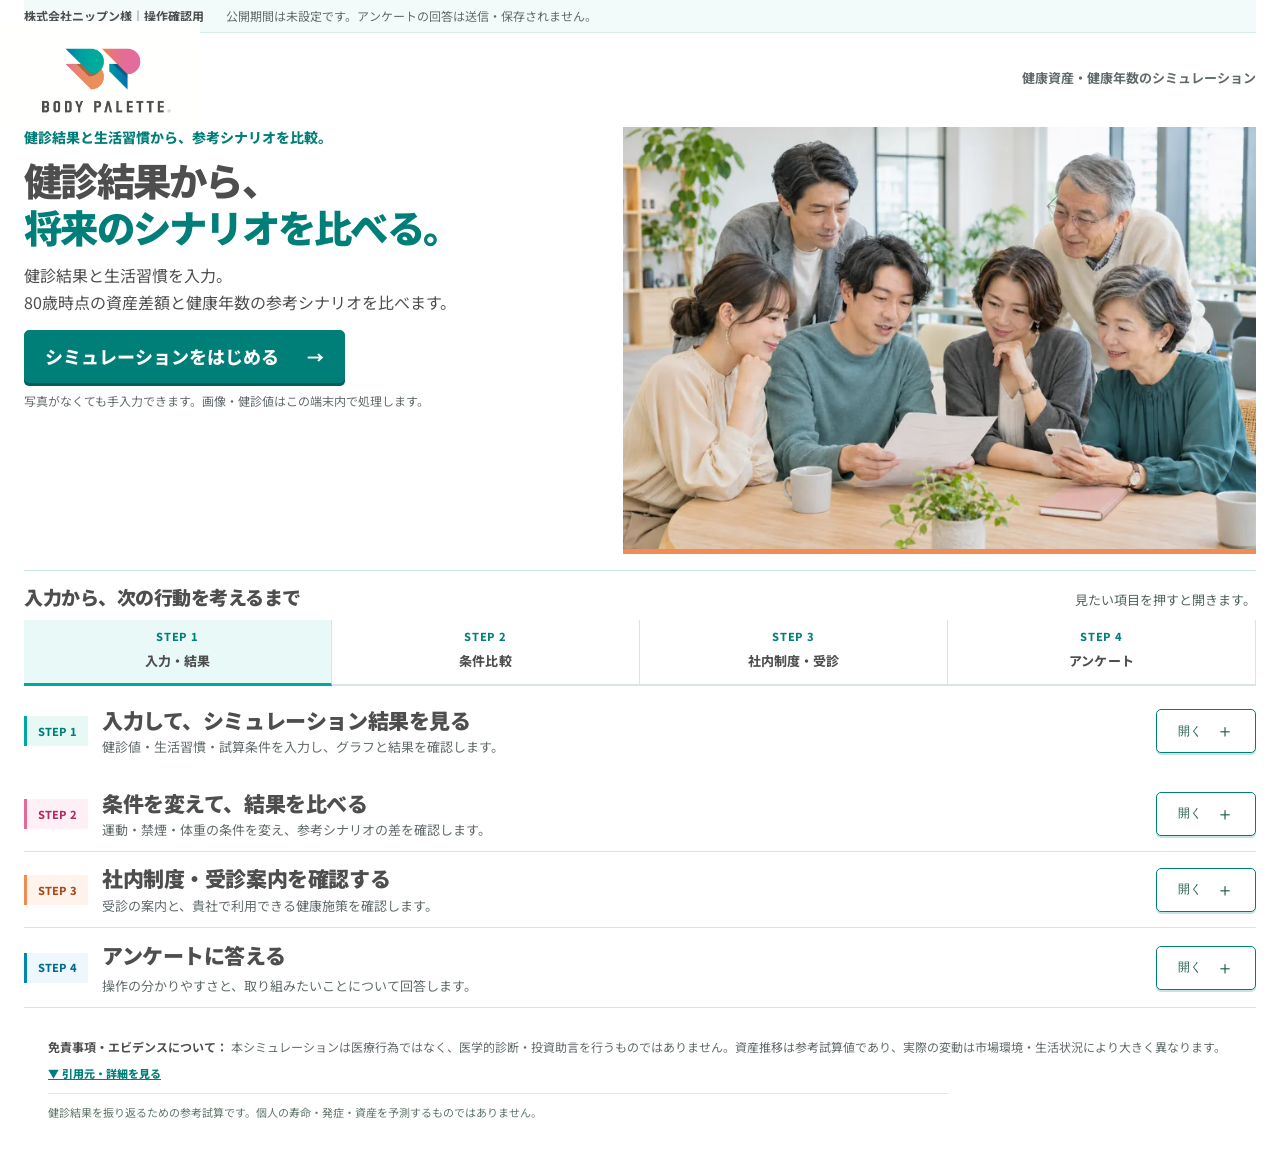
==== nippn/index.html @ 84766ff2 "Fix narrow tablet result columns and compact asset summary" ====
<!doctype html>
<html lang="ja">
<head>
<meta name="robots" content="noindex,nofollow">
<meta charset="UTF-8"/>
<meta name="viewport" content="width=device-width,initial-scale=1.0"/>
<title>ニップン様｜健康資産・健康年数シミュレーション | BODY PALETTE</title>
<link rel="icon" type="image/png" href="assets/images/embedded-brand-0.png"/>
<link rel="apple-touch-icon" href="assets/images/embedded-brand-0.png"/>
<link rel="preconnect" href="https://fonts.googleapis.com"/>
<link rel="preconnect" href="https://fonts.gstatic.com" crossorigin/>
<link href="https://fonts.googleapis.com/css2?family=EB+Garamond:wght@400;500;600&family=Noto+Sans+JP:wght@300;400;500;700;900&family=Shippori+Mincho:wght@400;500;600;700&display=swap" rel="stylesheet" media="print" onload="this.media='all'"/>
<noscript><link href="https://fonts.googleapis.com/css2?family=EB+Garamond:wght@400;500;600&family=Noto+Sans+JP:wght@300;400;500;700;900&family=Shippori+Mincho:wght@400;500;600;700&display=swap" rel="stylesheet"/></noscript>
<link rel="stylesheet" href="assets/min/simulator-base.css?v=a578f9ddb7">
<link rel="stylesheet" href="assets/min/health-ocr.css?v=1e25c49013">
<link rel="stylesheet" href="assets/min/nippn-seminar.css?v=0b4386e0c2">
<link rel="stylesheet" href="assets/min/simulation-experience.css?v=5cb45d55f8">
<link rel="stylesheet" href="assets/min/report-tone.css?v=1577a4a69f">
<link rel="stylesheet" href="assets/min/research-evidence.css?v=f40067d24b">
<link rel="stylesheet" href="assets/min/seminar-survey.css?v=b11d7b752a">
<link rel="stylesheet" href="assets/min/step-accordion.css?v=1f8def8818">
<link rel="stylesheet" href="assets/min/body-palette-ui.css?v=0f49c92625">
<link rel="stylesheet" href="assets/message-first.css?v=f8200f5149">
<link rel="stylesheet" href="assets/intent-experience.css?v=adf2fb43cf">
<link rel="stylesheet" href="assets/bp-brand.css?v=d3f991f01e">
<link rel="stylesheet" href="assets/mobile-experience.css?v=ca1b665b59">
</head>
<body><aside class="nippn-review-note" aria-label="操作確認用のご案内"><strong>株式会社ニップン様｜操作確認用</strong><p>公開期間は未設定です。アンケートの回答は送信・保存されません。</p></aside>


<div class="expiry-overlay" id="expiryOverlay">
  <div class="expiry-card">
    <img src="./assets/images/bp-logo-official.png" alt="BODY PALETTE" class="expiry-logo">
    <div class="expiry-icon">🗓</div>
    <h2>公開期間は終了しました</h2>
    <p>本シミュレーションの公開期間は終了いたしました。<br>ご利用いただきありがとうございました。</p>
    <p class="expiry-sub">健診結果で気になる数値があった方は、<br><strong>二次健診の受診</strong>と、専門家の知見のもとでの<strong>継続的な健康習慣</strong>をお勧めします。</p>
  </div>
</div>

<div class="page">


<div class="consent-overlay" id="consentOverlay" role="dialog" aria-modal="true" aria-labelledby="consentTitle">
  <div class="consent-modal">
    <div class="consent-head">
      <h3 id="consentTitle">シミュレーション実行の前に</h3>
      <p>データの取り扱いについてご確認ください</p>
    </div>
    <div class="consent-body">
      <p id="consentLead">本シミュレーションは、入力いただいた健診データ・資産情報をもとに、健康リスクと将来資産への影響を試算するツールです。</p>
      <ul class="consent-points">
        <li id="consentLocal">入力した健診値・資産情報は<strong>この端末内だけ</strong>で計算に使われます（生の数値は送信しません）</li>
        <li>氏名・連絡先を入力せずに利用できます。入力した健診値・資産額は勤務先へ送信しません</li>
        <li>この画面単体では、アンケートや集計情報を外部へ送信しません</li>
        <li>結果は参考試算値であり、医療診断・投資助言ではありません</li>
      </ul>
      <p style="margin:10px 0 0;font-size:11px;color:var(--muted);text-align:center;">提供：FRACTAL WORKOUT株式会社</p>
      <label class="consent-check-row" for="consentCheck">
        <input type="checkbox" id="consentCheck">
        <span class="check-icon"></span>
        <span class="check-label">上記の内容を理解し、データがブラウザ内のみで処理されることに同意してシミュレーションを実行します</span>
      </label>
      <button class="consent-btn" id="consentOkBtn" disabled>シミュレーションを実行する</button>
      <button class="consent-cancel" id="consentCancelBtn">キャンセル</button>
    </div>
  </div>
</div>


<div class="form-overlay" id="formOverlay" role="dialog" aria-modal="true" aria-labelledby="formTitle">
  <div class="form-modal">
    <div class="form-modal-head">
      <h3 id="formTitle">FRACTAL WORKOUTに相談する</h3>
      <p>無料カウンセリング ｜ オンライン・対面どちらでも対応</p>
      <button class="form-modal-close" id="formCloseBtn" aria-label="閉じる">×</button>
    </div>
    <div class="form-modal-body">


      <div class="form-success" id="formSuccess">
        <div class="fs-icon">✅</div>
        <h4>送信が完了しました</h4>
        <p>ご相談内容を受け付けました。<br>担当スタッフより2営業日以内にご連絡いたします。</p>
      </div>


      <form id="consultForm" novalidate>

        <div class="form-disclaimer">
          <strong>ご注意</strong>
          本カウンセリングは、運動・コンディショニングに関するご相談をお伺いするものです。医療行為、診断、治療、処方を行うものではありません。既往歴や医師からの運動制限がある場合は、事前にその内容をご共有ください。
        </div>


        <div class="form-sec">
          <div class="form-sec-title">必須項目</div>
          <div class="fg2">
            <div class="field">
              <label for="f-name">氏名<span class="req">必須</span></label>
              <input type="text" id="f-name" name="name" placeholder="山田 太郎" required autocomplete="name">
            </div>
            <div class="field">
              <label for="f-email">メールアドレス<span class="req">必須</span></label>
              <input type="email" id="f-email" name="email" placeholder="example@email.com" required autocomplete="email">
            </div>
            <div class="field">
              <label for="f-tel">電話番号<span class="req">必須</span></label>
              <input type="tel" id="f-tel" name="tel" placeholder="090-0000-0000" required autocomplete="tel">
            </div>
            <div class="field">
              <label for="f-contact">希望する連絡方法<span class="req">必須</span></label>
              <select id="f-contact" name="contact_method" required>
                <option value="">選択してください</option>
                <option value="email">メール</option>
                <option value="tel">電話</option>
                <option value="either">どちらでも可</option>
              </select>
            </div>
          </div>
          <div class="field" style="margin-top:10px;">
            <label for="f-purpose">相談希望内容<span class="req">必須</span></label>
            <select id="f-purpose" name="purpose" required>
              <option value="">選択してください</option>
              <option value="shoulder_back">肩こり、腰痛、姿勢改善について相談したい</option>
              <option value="exercise_lack">運動不足を改善したい</option>
              <option value="lifestyle_disease">生活習慣病予防、体力低下について相談したい</option>
              <option value="doctor_recommend">医師から運動を勧められている</option>
              <option value="pilates_pt">ピラティス、パーソナルトレーニングを体験したい</option>
              <option value="corporate">法人、健康経営、保健事業について相談したい</option>
              <option value="other">その他</option>
            </select>
          </div>
          <div class="field" style="margin-top:10px;">
            <label for="f-datetime">希望日時<span class="req">必須</span></label>
            <input type="text" id="f-datetime" name="preferred_datetime" placeholder="例：平日午前、または第1・3土曜日午後など">
          </div>
        </div>


        <div class="form-sec">
          <div class="form-sec-title">任意項目（より適切なご提案のために）</div>
          <div class="field" style="margin-bottom:10px;">
            <label for="f-symptom">現在の身体の悩み<span class="opt-tag">任意</span></label>
            <textarea id="f-symptom" name="symptom" placeholder="例：慢性的な腰痛、デスクワークでの肩こり など"></textarea>
          </div>
          <div class="fg2">
            <div class="field">
              <label for="f-exp">運動経験<span class="opt-tag">任意</span></label>
              <select id="f-exp" name="exercise_exp">
                <option value="">選択してください</option>
                <option value="none">ほとんどない</option>
                <option value="light">軽い運動程度（ウォーキング等）</option>
                <option value="gym">ジム・スポーツクラブ経験あり</option>
                <option value="pt">パーソナルトレーニング経験あり</option>
                <option value="athlete">競技スポーツ経験あり</option>
              </select>
            </div>
            <div class="field">
              <label for="f-freq">通える頻度<span class="opt-tag">任意</span></label>
              <select id="f-freq" name="frequency">
                <option value="">選択してください</option>
                <option value="weekly_1">週1回程度</option>
                <option value="weekly_2">週2回程度</option>
                <option value="weekly_3">30分×週3回</option>
                <option value="monthly">月数回</option>
                <option value="undecided">未定</option>
              </select>
            </div>
          </div>
          <div class="field" style="margin-top:10px;">
            <label for="f-goal">目的<span class="opt-tag">任意</span></label>
            <select id="f-goal" name="goal">
              <option value="">選択してください</option>
              <option value="health">健康維持・増進</option>
              <option value="diet">ダイエット・体型改善</option>
              <option value="rehab">痛み・不調の改善・リハビリ</option>
              <option value="performance">パフォーマンス向上</option>
              <option value="checkup">健診値の改善</option>
              <option value="habit">運動習慣の形成</option>
            </select>
          </div>
          <div class="field" style="margin-top:10px;">
            <label for="f-medical">既往歴または医師からの運動制限の有無<span class="opt-tag">任意</span></label>
            <select id="f-medical" name="medical_history">
              <option value="">選択してください</option>
              <option value="none">特になし</option>
              <option value="has_restriction">医師から運動制限を受けている</option>
              <option value="has_history">既往歴あり（詳細は備考欄へ）</option>
            </select>
          </div>
          <div class="field" style="margin-top:10px;">
            <label for="f-note">入会前に確認したいこと<span class="opt-tag">任意</span></label>
            <textarea id="f-note" name="note" placeholder="料金・スケジュール・施設設備などご自由にどうぞ"></textarea>
          </div>
        </div>

        <button type="submit" class="form-submit" id="formSubmitBtn">送信する — 無料カウンセリングを申し込む</button>
        <p class="privacy-note" style="margin-top:8px;">いただいた個人情報はご相談対応の目的にのみ利用し、FRACTAL WORKOUT株式会社が管理します。ご本人の同意なく第三者へ提供しません。</p>
      </form>

    </div>
  </div>
</div>

<header class="brand-header">
  <a class="brand-logo" href="#layout" aria-label="BODY PALETTE 健康シミュレーションへ"><img class="brand-logo__full" src="./assets/images/bp-logo-official.png" alt="BODY PALETTE" width="230" height="172"></a>
  <div class="ui-brand-context"><span class="ui-status-dot"></span><span>健康寿命・健康資産シミュレーション</span></div>
</header>
<section class="hero" aria-label="このシミュレーションについて">
  <div class="hero-copy">
    <div class="hero-tag">健診結果と生活習慣の確認</div>
    <h1>健康寿命・健康資産<span>シミュレーション</span></h1>
    <p>健診結果と生活習慣をもとに試算します。<br>運動などの条件を変えて、結果を比べられます。</p>
    <a class="ui-start" href="#step1">シミュレーションをはじめる <span aria-hidden="true">→</span></a>
    <p class="hero-input-note">健診票の写真・手入力に対応。健診値・資産額は端末内で処理します。</p>
  </div>
  <figure class="hero-photo"><img src="assets/images/health-check-hero-v5.webp" srcset="assets/images/health-check-hero-v5-768.webp 768w, assets/images/health-check-hero-v5.webp 1536w" sizes="(max-width: 760px) calc(100vw - 32px), (max-width: 1124px) 55vw, 590px" alt="若手からシニアまで男女6人が、健診票とスマートフォンで健康について確認するイメージ" width="1536" height="1024" fetchpriority="high" decoding="async"></figure>
</section>
<div class="steps-intro"><h2>5つのSTEPで進めます</h2><p>見たいSTEPを押すと開きます。はじめての方はSTEP 1から。</p></div>



<nav class="step-nav" id="stepNav">
  <a class="step-nav-item on" href="#step1" data-step="1"><span class="sn-num">STEP 1</span><span class="sn-label">テーマ選択</span></a>
  <a class="step-nav-item" href="#step2" data-step="2"><span class="sn-num">STEP 2</span><span class="sn-label">入力・結果</span></a>
  <a class="step-nav-item" href="#step3" data-step="3"><span class="sn-num">STEP 3</span><span class="sn-label">条件比較</span></a>
  <a class="step-nav-item" href="#nextPlan" data-step="4"><span class="sn-num">STEP 4</span><span class="sn-label">社内施策</span></a>
  <a class="step-nav-item" href="#seminarSurvey" data-step="5"><span class="sn-num">STEP 5</span><span class="sn-label">アンケート</span></a>
</nav>

<div class="layout" id="layout">


<div class="panel" id="p0">
  <div class="ph" id="step1"><span class="ph-step">STEP 1</span><span id="step1Title">テーマを選ぶ</span></div>
  <div class="pb">

    <div class="mode-select" id="modeSelect">
      <div class="mode-select-q">試算するテーマを選んでください</div>
      <div class="mode-cards">
        <button type="button" class="mode-card" data-mode="asset" id="modeAsset" aria-pressed="false">
          <span class="mode-ico">💰</span>
          <span class="mode-t">健康資産を比べる</span>
          <span class="mode-d">現在の生活習慣と比較基準で、80歳時点の資産差額を確認します。</span>
        </button>
        <button type="button" class="mode-card" data-mode="lifespan" id="modeLife">
          <span class="mode-ico">🌱</span>
          <span class="mode-t">健康寿命を比べる</span>
          <span class="mode-d">生活習慣の条件を変えた場合の、健康年数の差を確認します。</span>
        </button>
      </div>
    </div>

    <div id="modeFlow" hidden>
    <div class="mode-context" id="modeContext" role="status"></div>



    <section class="ocr-box" aria-labelledby="ocrTitle">
      <h3 id="ocrTitle">健診結果を写真から入力</h3>
      <p>今回の健診結果を読み取り、写真と照合して反映します。</p>
      <div class="ocr-capture-actions">
        <label class="ocr-camera-control" id="ocrCameraButton" for="ocrCamera">写真を撮って読み取る<input id="ocrCamera" type="file" accept="image/jpeg,image/png,image/webp" capture="environment" aria-label="写真を撮って読み取る" aria-describedby="ocrCameraHelp ocrPrivacy ocrStatus"></label>
        <label class="ocr-file-control" for="ocrFile">ファイルを選択<input id="ocrFile" type="file" accept="image/jpeg,image/png,image/webp" aria-label="健診結果のファイルを選択" aria-describedby="ocrCameraHelp ocrPrivacy ocrStatus"></label>
      </div>
      <p id="ocrFileName" class="ocr-file-name" role="status">未選択</p>
      <p id="ocrCameraHelp">JPEG・PNG・WebP／15MBまで。PDFはスクリーンショットをご利用ください。</p>
      <p id="ocrPrivacy">画像は送信・保存せず、ブラウザ内で読み取ります。</p>
      <details class="ocr-privacy-details"><summary>画像の扱い・撮影について</summary><p>撮影できない場合は「ファイルを選択」をご利用ください。撮影写真の端末への保存はOS・カメラの仕様によります。読取エンジンの取得には通信が必要な場合があります。</p></details>
      <p id="ocrStatus" role="status" aria-live="polite">写真を選んでください。</p>
      <progress id="ocrProgress" max="1" aria-label="画像の読み取り進捗" hidden></progress>
      <button type="button" id="ocrCancel" hidden>読み取りを中止</button>
      <img id="ocrPreview" class="ocr-preview" alt="選択した健診結果。今回の結果と単位を確認してください" hidden>
      <div id="ocrReview" hidden>
        <p>基準値や前回値を誤読する場合があります。写真と照合して修正してください。入力済みの項目は、反映した項目だけ置き換わります。</p>
        <div id="ocrRows"></div>
        <details><summary>読み取った文字を確認する</summary><pre id="ocrText" style="white-space:pre-wrap;overflow-wrap:anywhere;font-size:12px"></pre></details>
        <label class="ocr-confirm" for="ocrConfirm"><input id="ocrConfirm" type="checkbox">写真の今回の結果・単位と、反映する数値が一致していることを確認しました</label>
        <div class="ocr-actions"><button type="button" class="ocr-primary" id="ocrApply">確認した数値を入力欄へ反映</button><button type="button" id="ocrDiscard">読み取り結果を破棄</button></div>
      </div>
    </section>
    <button type="button" class="adv-toggle" id="advToggle">
      <span class="adv-toggle-icon">＋</span>
      健診結果（13項目）を入力する
      <span class="adv-toggle-sub">写真がなくても手入力できます。未入力の項目は判定できません</span>
    </button>

    <div class="precision-meter" id="precisionMeter">
      <div class="pm-head">
        <span class="pm-label">健診結果の入力状況</span>
        <span class="pm-level" id="pmLevel" data-lv="簡易">簡易</span>
      </div>
      <div class="pm-bar"><div class="pm-fill" id="pmFill"></div></div>
      <div class="pm-note" id="pmNote">健診結果を入れるほど、<strong>判定に使える項目</strong>が増えます（簡易→標準→詳細）。分かる項目だけ入力してください。</div>
    </div>

    <div id="advancedInputs" style="display:none">
    <div class="sec-title">健診結果（13項目・任意）</div>
    <div class="subnote">分かる項目だけ、今回の健診結果と単位を確認して入力してください。</div>

    <div class="hd-group-label"><svg viewBox="0 0 24 24"><circle cx="12" cy="7" r="3.2"/><path d="M5.5 21v-1.5a6.5 6.5 0 0 1 13 0V21"/></svg>体格</div>
    <div class="fg2">
      <div class="field"><label for="height">身長 (cm)</label><input id="height" type="number" step="any" inputmode="decimal" placeholder="例：170" min="100" max="250"><span class="ferr" id="e-height">100〜250cmで入力</span></div>
      <div class="field"><label for="weight">体重 (kg)</label><input id="weight" type="number" step="any" inputmode="decimal" placeholder="例：68" min="20" max="300"><span class="ferr" id="e-weight">20〜300kgで入力</span></div>
      <div class="field"><label for="waist">腹囲・おへそ周り (cm)</label><input id="waist" type="number" step="any" inputmode="decimal" placeholder="例：85" min="40" max="200"><span class="ferr" id="e-waist">40〜200cmで入力</span></div>
    </div>

    <div class="hd-group-label"><svg viewBox="0 0 24 24"><path d="M12 20s-6.5-4.2-6.5-9.2A3.7 3.7 0 0 1 12 8a3.7 3.7 0 0 1 6.5 2.6C18.5 15.8 12 20 12 20z"/></svg>血圧</div>
    <div class="fg2">
      <div class="field"><label for="sbp">収縮期・上の血圧 (mmHg)</label><input id="sbp" type="number" step="any" inputmode="decimal" placeholder="例：128" min="60" max="260"><span class="ferr" id="e-sbp">60〜260で入力</span></div>
      <div class="field"><label for="dbp">拡張期・下の血圧 (mmHg)</label><input id="dbp" type="number" step="any" inputmode="decimal" placeholder="例：80" min="30" max="160"><span class="ferr" id="e-dbp">30〜160で入力</span></div>
    </div>

    <div class="hd-group-label"><svg viewBox="0 0 24 24"><path d="M12 3.5s5.5 6 5.5 10.5a5.5 5.5 0 0 1-11 0C6.5 9.5 12 3.5 12 3.5z"/></svg>脂質</div>
    <div class="fg3">
      <div class="field"><label for="ldl">LDL・悪玉 (mg/dL)</label><input id="ldl" type="number" step="any" inputmode="decimal" placeholder="例：120" min="30" max="400"><span class="ferr" id="e-ldl">30〜400で入力</span></div>
      <div class="field"><label for="hdl">HDL・善玉 (mg/dL)</label><input id="hdl" type="number" step="any" inputmode="decimal" placeholder="例：55" min="15" max="150"><span class="ferr" id="e-hdl">15〜150で入力</span></div>
      <div class="field"><label for="tg">中性脂肪・TG (mg/dL)</label><input id="tg" type="number" step="any" inputmode="decimal" placeholder="例：120" min="20" max="1500"><span class="ferr" id="e-tg">20〜1500で入力</span></div>
    </div>

    <div class="hd-group-label"><svg viewBox="0 0 24 24"><path d="M9 3.5h6M10 3.5v5.5l-4 7A2 2 0 0 0 7.8 19h8.4a2 2 0 0 0 1.8-3l-4-7V3.5"/><path d="M7.5 14.5h9"/></svg>血糖</div>
    <div class="fg2">
      <div class="field"><label for="glucose">空腹時血糖 (mg/dL)</label><input id="glucose" type="number" step="any" inputmode="decimal" placeholder="例：105" min="40" max="600"><span class="ferr" id="e-glucose">40〜600で入力</span></div>
      <div class="field"><label for="hba1c">HbA1c・過去1〜2ヶ月の血糖 (%)</label><input id="hba1c" type="number" inputmode="decimal" step="any" placeholder="例：5.8" min="3" max="15"><span class="ferr" id="e-hba1c">3〜15で入力</span></div>
    </div>

    <div class="hd-group-label"><svg viewBox="0 0 24 24"><path d="M4 8c4-2.5 12-2.5 16 0 0 5.5-3.5 9.5-8.5 11.5C7 17.5 4 13.5 4 8z"/><path d="M9 11c1.5 1.5 4 1.5 5.5 0"/></svg>肝機能</div>
    <div class="fg3">
      <div class="field"><label for="ast">AST・肝機能 (U/L)</label><input id="ast" type="number" step="any" inputmode="decimal" placeholder="例：22" min="5" max="1000"><span class="ferr" id="e-ast">5〜1000で入力</span></div>
      <div class="field"><label for="alt">ALT・肝機能 (U/L)</label><input id="alt" type="number" step="any" inputmode="decimal" placeholder="例：24" min="5" max="1000"><span class="ferr" id="e-alt">5〜1000で入力</span></div>
      <div class="field"><label for="ggt">γ-GTP・肝機能/飲酒 (U/L)</label><input id="ggt" type="number" step="any" inputmode="decimal" placeholder="例：35" min="5" max="2000"><span class="ferr" id="e-ggt">5〜2000で入力</span></div>
    </div>


    <div class="mets-banner" id="metsBanner" style="display:none">
      <div class="mets-icon">⚠</div>
      <div class="mets-body">
        <div class="mets-title" id="metsBannerTitle">メタボリックシンドローム疑い</div>
        <div class="mets-desc" id="metsBannerDesc">入力値に基づく判定です。確定診断は医療機関で受けてください。</div>
      </div>
    </div>

    </div>

    <div class="step2-head" id="step2"><span class="ph-step">STEP 2</span>生活習慣・試算条件</div>
    <div class="sec-title">現在の生活習慣を入力</div>
    <div class="fg2">
      <div class="field">
        <label for="gender">性別</label>
        <select id="gender"><option value="male">男性</option><option value="female">女性</option></select>
      </div>
      <div class="field">
        <label for="age">年齢</label>
        <select id="age"></select>
      </div>
      <div class="field">
        <label for="habit">運動習慣</label>
        <select id="habit">
          <option value="none">ほぼない</option>
          <option value="30x1">①30分の運動を週1回</option>
          <option value="30x2">②30分の運動を週2回</option>
          <option value="30x3">③30分の運動を週3回</option>
          <option value="60x1">④60分の運動を週1回</option>
          <option value="60x2">⑤60分の運動を週2回</option>
          <option value="60x3">⑥60分の運動を週3回</option>
        </select>
      </div>
      <div class="field">
        <label for="smoking">喫煙習慣</label>
        <select id="smoking">
          <option value="never">非喫煙</option>
          <option value="past">過去喫煙（禁煙済み）</option>
          <option value="current">現在喫煙中</option>
        </select>
      </div>
    </div>

    <div class="field cig-count-field" id="cigCountField" style="display:none">
      <label for="cigCount">1日の本数（本）</label>
      <input id="cigCount" type="number" inputmode="numeric" min="1" max="60" placeholder="未入力の場合は1日20本として試算します">
      <span class="subnote" style="margin:6px 0 0;">本数に応じてモデル内の参考スコアが変わります。実際の発症確率を示すものではありません。</span>
    </div>

    <div class="sec-title mode-asset-only" id="assetInfoTitle">資産情報</div>
    <div class="asset-box mode-asset-only" id="assetInfoBox">
      <div class="fg2">
        <div class="field">
          <label for="income">現在の年収（万円）</label>
          <input id="income" type="number" min="0" step="any" inputmode="decimal" placeholder="例：500">
        </div>
        <div class="field">
          <label for="assets">現在の総資産（万円）</label>
          <input id="assets" type="number" min="0" step="any" inputmode="decimal" placeholder="例：300">
        </div>
      </div>
      <div class="asset-hint">
        ※年収が未入力の場合は年齢・性別の日本平均値（国税庁2024年）を自動適用します。<br>
        ※総資産は貯蓄＋投資の合計額を入力してください。
      </div>
    </div>

    <details class="mode-asset-only model-note" id="economicAssumptions"><summary>資産試算の仮定を確認・変更する</summary><div class="fg2">
      <div class="field"><label for="medicalShare">モデル医療費に対する本人負担の仮定（%）</label><input id="medicalShare" type="number" min="0" max="100" value="30"><span class="subnote">初期値30%。年齢・所得・高額療養費・健保の付加給付は自動反映しません。</span></div>
      <div class="field"><label for="incomeLossAssumption">健康による収入減の仮定（%）</label><input id="incomeLossAssumption" type="number" min="0" max="100" value="0"><span class="subnote">初期値0%。仕事の能率低下が、そのまま給与減になるとは限りません。</span></div>
    </div><p>医療費の進行・複数疾患の補正は独自の仮定です。個別の診療費を推定するモデルとして検証されていません。想定値の変更に対する差を確認する用途でご利用ください。</p></details>
    <div class="demo-bar">
      <button type="button" class="db-reset" id="resetFormBtn">↺ リセット（最初から）</button>
      <button type="button" id="demoFillBtn" style="display:none">▶ デモ用サンプルを入力</button>
    </div>
    <button class="cta-btn" id="runBtn">健康資産をシミュレーションする</button>
    <div class="input-reassurance" aria-label="シミュレーションについて"><span>氏名入力なし</span><span>入力はこの画面で試算</span></div>
    <p class="privacy-note">入力内容はこのページ内で試算に使用され、氏名・連絡先は入力しません。</p>
    </div>
  </div>
</div>


<div class="panel" id="p1">
  <div id="prerunMsg" aria-live="polite">
    <div class="pm-t">試算結果</div>
    <div class="pm-s">入力後に実行ボタンを押すと、ここに表示されます。</div>
  </div>
  <div class="ph result-section-heading" id="simulationResults">あなたの健康資産シミュレーション結果</div>
  <div class="pb">


    <div class="print-title">健康資産シミュレーション｜参考試算結果</div>


    <div class="graph-wrap mode-asset-only">
      <div class="graph-title">健康資産の推移（現在〜80歳）</div>
      <div class="graph-sub">青：追加負担なしの比較基準　赤：現在の条件を続ける想定</div>
      <canvas id="chart" role="img" aria-label="現在から80歳までの健康資産推移を比較する参考グラフ。金額と計算条件はグラフ下の比較対象で確認できます。"></canvas>
      <div class="g-legend">
        <div><span class="g-dot" style="background:#638fa7"></span>比較基準（追加負担なし）</div>
        <div><span class="g-dot" style="background:#d46f8e"></span>現在の条件</div>
        <div id="legendImproved" style="display:none"><span class="g-dot" style="background:#0a807c"></span>生活習慣を改善した場合</div>
        <div><span class="g-dot" style="background:#c6d6d3;width:14px;height:2px;border-radius:0;margin-top:4px;"></span>60歳（定年・再雇用）</div>
        <div><span class="g-dot" style="background:#0fa8a3;width:14px;height:3px;border-radius:0;margin-top:3px;"></span>65歳（年金移行）</div>
      </div>
    </div>

    <div class="pr-a">

    <div class="checkup-alert" id="checkupAlert" style="display:none">
      <div class="ca-icon">⚠</div>
      <div class="ca-body">
        <div class="ca-title" id="caTitle">注意：健診基準値を超える項目があります</div>
        <div class="ca-detail" id="caDetail"></div>
      </div>
    </div>


    <div class="age80-box mode-asset-only" id="age80box">
      <div class="a80-main">
        <div class="a80-main-label" id="a80mainLabel">追加負担なしの比較基準に対する、80歳時点の資産差額</div>
        <div class="a80-main-num" id="a80diffBig">--</div>
        <div class="a80-main-sub" id="a80mainSub">現在の条件と比較基準との差です。実際の資産残高ではありません。</div>
      </div>
      <div class="a80-calc">
        <div class="a80-c-cell"><span class="cl">健康維持なら</span><span class="cv good" id="a80good">--</span></div>
        <span class="a80-c-op" id="a80op">−</span>
        <div class="a80-c-cell"><span class="cl" id="a80badLabel">現在の条件の場合</span><span class="cv bad" id="a80bad">--</span></div>
        <span class="a80-c-op">＝</span>
        <div class="a80-c-cell res"><span class="cl">比較基準との差額</span><span class="cv diff" id="a80diffCalc">--</span></div>
      </div>
    </div>


    <div class="life-result mode-life-only" id="lifespanResult">
      <div class="life-main">
        <div class="life-main-label">現在の条件と比較基準の健康年数差</div>
      <div class="life-main-num" id="lifeLostBig">--</div>
      <div class="life-main-sub" id="lifeLostSub">独自の仮定による年数差です。個人の寿命の予測ではありません。</div>
    </div>
    <div class="life-vision">
      <div class="life-vision-copy">
        <div class="life-vision-kicker">健康年数の比較</div>
        <div class="life-vision-title" id="lifeVisionTitle">生活習慣の条件を変えて比較できます。</div>
        <div class="life-vision-sub" id="lifeVisionSub">表示する年数は独自モデルの参考値です。個人の寿命を予測するものではありません。</div>
        <div class="life-days"><strong id="lifeDays">--</strong><span>日分の「元気に自立して過ごす時間」の目安</span></div>
      </div>
    </div>
    <div class="life-compare">
        <div class="life-mini">
          <span class="life-mini-lbl">比較基準：約</span>
          <span class="life-mini-val good" id="lifeMaintainAge">--</span>
          <span class="life-mini-u">歳（参考値）</span>
        </div>
        <div class="life-mini">
          <span class="life-mini-lbl">現在の条件：約</span>
          <span class="life-mini-val bad" id="lifeNeglectAge">--</span>
          <span class="life-mini-u">歳まで</span>
        </div>
      </div>
      <div class="life-bar" id="lifeBar">
        <div class="lb-cap-row"><span>現在</span><span>モデル上の年齢比較</span></div>
        <div class="lb-row">
          <span class="lb-cap good">健康維持</span>
          <div class="lb-track"><div class="lb-fill good" id="lbGood"></div><span class="lb-age" id="lbGoodAge">--歳</span></div>
        </div>
        <div class="lb-row">
          <span class="lb-cap bad">現在の条件</span>
          <div class="lb-track"><div class="lb-fill bad" id="lbBad"></div><span class="lb-age" id="lbBadAge">--歳</span></div>
        </div>
        <div class="lb-gap" id="lbGap">比較基準と現在の条件による年数差です</div>
      </div>
      <div class="life-actions" id="lifeActions"></div>
      <div class="life-live-change" id="lifeLiveChange" hidden aria-live="polite">
        <div class="life-live-change-label">選んだ改善を、この試算に反映</div>
        <strong id="lifeLiveValue">+--年</strong>
        <span id="lifeLiveSub">生活習慣を変えた場合の健康寿命の差を表示します。</span>
      </div>
      <div class="life-src" id="lifeSrc"></div>
    </div>
    <div class="life-teaser mode-life-only" id="lifeTeaser"></div>


    <div class="sec-title" id="riskTitle" style="margin-top:22px;">6つの健康リスクを確認</div>
    <div class="subnote" id="precDetail">入力データをもとに判定しています</div>
    <div id="riskRows"></div>
    <div class="prec-row">
      <div style="font-size:11px;color:var(--muted);font-weight:700;">入力状況</div>
      <div id="precText" style="font-size:18px;font-weight:900;color:var(--navy);">--</div>
    </div>


    <div class="trend-box">
      <div class="trend-title">研究で報告された関連を知る <span class="ev-tag">研究の集団データ</span></div>
      <div id="trendRows"></div>
      <div class="trend-src" id="trendSrc"></div>
    </div>
    </div>

    <div class="pr-b">

    <div class="improve-box" id="improveBox">
      <div class="improve-title" id="improveTitle">生活習慣を変えた場合の試算</div>
      <div class="improve-sub" id="improveSub">変更する条件を選ぶと、比較結果を表示します。</div>
      <div class="improve-try" id="improveTry">
        <div>
          <div class="improve-try-kicker">変更する条件の例</div>
          <div class="improve-try-title" id="improveTryTitle">30分×週3回の運動を続ける場合を試算する</div>
          <div class="improve-try-desc" id="improveTryDesc">選んだ条件と、現在の条件を比べます。</div>
        </div>
        <button type="button" class="try-improve-btn" id="tryImproveBtn" data-improve-action="exercise">この条件で比べる →</button>
      </div>
      <div class="improve-toggles" id="improveToggles">
        <label class="improve-chk" for="impQuitSmoke" id="impQuitSmokeWrap">
          <input type="checkbox" id="impQuitSmoke">
          <span class="check-icon"></span>
          <span><span class="ic-label">禁煙する</span><span class="ic-note" id="impQuitSmokeNote"></span></span>
        </label>
        <label class="improve-chk" for="impExercise" id="impExerciseWrap">
          <input type="checkbox" id="impExercise">
          <span class="check-icon"></span>
          <span><span class="ic-label">運動習慣をつける（30分×週3回）</span><span class="ic-note" id="impExerciseNote"></span></span>
        </label>
        <div class="improve-slider-row" id="impWeightRow">
          <div class="isr-head">
            <div class="isr-label">体重を減らす</div>
            <div class="isr-val" id="impWeightVal">0kg</div>
          </div>
          <div class="isr-ctrl">
            <button type="button" class="isr-btn" id="impWeightMinus" aria-label="1kg減らす">−</button>
            <input type="range" id="impWeightLoss" min="0" max="15" step="1" value="0">
            <button type="button" class="isr-btn" id="impWeightPlus" aria-label="1kg増やす">＋</button>
          </div>
          <div class="isr-note" id="impWeightNote">ボタン（−／＋）またはバーで、減らす体重を選べます。身長・体重の入力が必要です。</div>
        </div>
      </div>
      <div class="improve-result" id="improveResult" style="display:none">
        <div class="ir-item">
          <div class="ir-label" id="impRiskLabel">総合疾患リスクスコア</div>
          <div class="ir-val small" id="impRiskScore">--</div>
        </div>
        <div class="ir-item">
          <div class="ir-label" id="impOutcomeLabel">改善した場合の80歳資産</div>
          <div class="ir-val" id="impGood">--</div>
        </div>
        <div class="ir-item">
          <div class="ir-label" id="impDiffLabel">現在の条件との差額</div>
          <div class="ir-val" id="impDiff">--</div>
        </div>
      </div>
    </div>

    </div>

    <div class="pr-c">

    <details class="loss-summary mode-asset-only"><summary class="loss-title">健康リスクによる推定損失内訳・計算条件を見る</summary><p class="model-note">独自モデルの仮定による参考値です。以下の項目は計算範囲が異なるため単純合計せず、資産差額と区別してご覧ください。</p>
      <div class="loss-grid">
        <div class="loss-card">
          <div class="lc-label">設定した仮定による<br>累積収入減（参考）</div>
          <div class="lc-val" id="lossPT">--</div>
        </div>
        <div class="loss-card">
          <div class="lc-label">本人負担割合を適用した<br>累積医療費（仮定）</div>
          <div class="lc-val" id="lossMed">--</div>
        </div>
        <div class="loss-card">
          <div class="lc-label">収入減に対する<br>運用機会差（参考）</div>
          <div class="lc-val" id="lossComp">--</div>
        </div>
      </div>
      <div class="loss-total">
        <div class="lt-label">80歳時点の資産差額（試算）</div>
        <div class="lt-val" id="lossTotal">--</div>
        <div class="lt-sub">※試算値。実際は個人の状況により異なります。</div>
      </div>
    </details>

    </div>


      <div class="roi-block" id="roiBlock">
        <span class="roi-step-tag">運動の条件による比較</span>
        <h2 class="roi-title">30分×週3回の運動を続けた場合</h2>
        <p class="roi-lead">現在の運動習慣を続ける場合と、80歳時点の資産を比べます。</p>

        <div class="roi-headline-num">
          <div class="rh-label">80歳まで続けた場合の資産差額</div>
          <div class="rh-val" id="roiProtect">--</div>
          <div class="rh-sub" id="roiProtectSub">現在の条件との差額（参考試算）</div>
        </div>

        <p class="roi-note">※現在の年齢から80歳まで、継続的な運動習慣を実践した場合の試算値です。金額は入力値からの試算であり、効果を保証するものではありません。まずは二次健診の受診を。</p>
      </div>

    <section class="panel aftercare-section" id="nextPlan" aria-labelledby="nextPlanTitle">
      <div class="ph"><span class="ph-step">STEP 4</span><h2 id="nextPlanTitle">社内の施策・受診案内を見る</h2></div>
      <div class="pb">
        <p class="aftercare-intro" id="nextPlanSub">社内の健康施策と、健診後の受診案内をご紹介します。</p>
    <div class="exam-cta" id="examCta">
      <span class="exam-cta-tag">健診後の受診案内</span>
      <h2>健診結果に気になる数値があれば、<span class="hl">受診案内を確認</span>してください。</h2>
      <p class="exam-cta-lead">この結果は参考試算です。受診が必要かどうかは、健診結果の判定と受診案内を確認してください。</p>

      <details class="exam-details" id="examDetails" open>
        <summary>二次健診の確認事項と受診の流れ</summary>
        <div class="exam-details-inner">
      <div class="exam-reasons">
        <div class="exam-reason">
          <img class="exam-reason-image" src="assets/images/checkup-review-ai-v1.webp" srcset="assets/images/checkup-review-ai-v1-640.webp 640w, assets/images/checkup-review-ai-v1.webp 1536w" sizes="(max-width: 700px) 90vw, 30vw" alt="医師と健診結果を確認する様子のイメージ" width="1536" height="1024" loading="lazy" decoding="async">
          <div class="er-t">気になる値を確認する</div>
          <div class="er-d">健診結果の判定と受診勧奨に沿って、必要な検査や対応を医療機関で確認します。</div>
        </div>
        <div class="exam-reason">
          <img class="exam-reason-image" src="assets/images/checkup-benefits-ai-v1.webp" srcset="assets/images/checkup-benefits-ai-v1-640.webp 640w, assets/images/checkup-benefits-ai-v1.webp 1536w" sizes="(max-width: 700px) 90vw, 30vw" alt="会社の費用補助の案内を担当者と確認する様子のイメージ" width="1536" height="1024" loading="lazy" decoding="async">
          <div class="er-t">費用補助の有無を確認する</div>
          <div class="er-d">補助の有無・対象・自己負担は会社や健康保険組合の制度によって異なります。案内を確認してください。</div>
        </div>
        <div class="exam-reason">
          <img class="exam-reason-image" src="assets/images/checkup-booking-ai-v1.webp" srcset="assets/images/checkup-booking-ai-v1-640.webp 640w, assets/images/checkup-booking-ai-v1.webp 1536w" sizes="(max-width: 700px) 90vw, 30vw" alt="案内を見ながらスマートフォンで受診予約する様子のイメージ" width="1536" height="1024" loading="lazy" decoding="async">
          <div class="er-t">予約方法を確認する</div>
          <div class="er-d">会社の健診案内から受診先・予約方法・必要書類を確認してください。</div>
        </div>
      </div>

      <div class="exam-flow">
        <div class="exam-flow-h">受診までの流れ</div>
        <div class="exam-steps">
          <div class="exam-step"><div class="es-n">1</div><div class="es-t">会社の健診案内<br>（メール・書面）を確認</div></div>
          <div class="exam-step"><div class="es-n">2</div><div class="es-t">案内の窓口で<br>受診日を予約</div></div>
          <div class="exam-step"><div class="es-n">3</div><div class="es-t">二次健診を受診<br>正確な数値を把握</div></div>
        </div>
      </div>
        </div>
      </details>
      <p class="exam-note">※受診方法・費用補助の詳細は、会社の健康管理担当または加入する健康保険組合の案内をご確認ください。この結果は印刷・画像保存して、受診時の参考資料としてお使いいただけます。</p>
    </div>
        <div class="next-plan-head aftercare-next"></div>
      </div>
    </section>


    <div class="share-card mode-asset-only" id="shareCard">
      <div class="sc-card-head">

        <img src="assets/images/embedded-brand-2.webp" alt="BODY PALETTE" class="sc-card-logo">
        <div class="sc-card-brand">BODY PALETTE<span>健康資産シミュレーション結果</span></div>
      </div>
      <div class="sc-card-risk">
        <span class="sc-card-risk-label">総合疾患リスクスコア</span>
        <span class="sc-card-risk-badge" id="scRiskBadge">--</span>
      </div>
      <div class="sc-headline">
        <span class="sc-hl-pre" id="scHlPre">現在の条件と比較基準の、80歳時点の差額</span>
        <span class="sc-hl-num bad" id="scHlNum">--</span>
      </div>
      <div class="sc-hl-sub" id="scHlSub">--</div>
      <div class="sc-card-foot">BODY PALETTE ｜ <span id="scDate"></span>試算 ｜ 医学的診断・投資助言ではありません。まずは二次健診の受診を。</div>
    </div>
    <div class="share-actions">
      <div class="save-btn-row">
        <button type="button" class="pdf-btn share-btn" id="shareImgBtn">
          <span class="ui-output-icon"><svg width="18" height="18" viewBox="0 0 24 24" fill="none" stroke="currentColor" stroke-width="1.7" stroke-linecap="round" stroke-linejoin="round" aria-hidden="true"><path d="M12 3v12m-5-5 5 5 5-5M4 16v5h16v-5"/></svg></span> 画像で保存する
        </button>
        <button type="button" class="pdf-btn" id="pdfBtn">
          <span class="ui-output-icon"><svg width="18" height="18" viewBox="0 0 24 24" fill="none" stroke="currentColor" stroke-width="1.7" stroke-linecap="round" stroke-linejoin="round" aria-hidden="true"><path d="M7 8V3h10v5M7 17H4V9h16v8h-3M7 14h10v7H7zM16 11h1"/></svg></span> PDFで保存・印刷
        </button>
      </div>
      <p class="pdf-note" id="shareImgNote">スマホはそのまま画像として保存・共有できます（PCはPDF印刷も可）。</p>
    </div>


    <p class="print-disclaimer">※本シミュレーションはBODY PALETTEが独自に開発した試算ツールです。医学的診断・投資助言ではありません。資産推移は参考試算値であり、実際の変動は市場環境・生活状況により大きく異なります。気になる数値がある場合は必ず二次健診を受診してください。｜出力日：<span id="printDate"></span></p>

    <div class="step-sec-head" id="step5">必要な方への追加案内</div>


    <button type="button" class="step5-toggle" id="step5Toggle" aria-expanded="false" aria-controls="step5Body">
      <span class="s5t-icon">＋</span>
      <span class="s5t-txt">
        <span class="s5t-main">継続サポート・サービスのご案内を見る</span>
        <span class="s5t-sub">オンラインパーソナルなどのサービス情報（任意）</span>
      </span>
    </button>

    <div class="service-cta-wrap" id="step5Body" hidden>

    <div class="service-cta-section">


      <div class="service-cta-label">BODY PALETTEの運動指導サービス</div>
      <div class="service-cta-grid">

        <div class="service-card">
          <span class="sc-badge">場所を選ばない</span>
          <div class="sc-title">オンライン<br>パーソナルトレーニング</div>
          <div class="sc-desc">自宅・出張先どこからでも。トレーナーが1対1で運動を指導します。</div>
          <a class="sc-btn sc-btn-book" href="https://fractal-workout.stores.jp/reserve/fractal-workout/4274609" target="_blank" rel="noopener noreferrer" data-reserve="online">予約・体験する →</a>
        </div>

        <div class="service-card">
          <span class="sc-badge">原宿の店舗で実施</span>
          <div class="sc-title">メディカルフィットネス<br>パーソナルトレーニング</div>
          <div class="sc-desc">利用条件や医療費控除の扱いは、サービス案内でご確認ください。</div>
          <a class="sc-btn sc-btn-book" href="https://fractal-workout.stores.jp/reserve/fractal-workout/2847212" target="_blank" rel="noopener noreferrer" data-reserve="harajuku-pt">予約・体験する →</a>
        </div>

        <div class="service-card">
          <span class="sc-badge">原宿の店舗で実施・女性向け</span>
          <div class="sc-title">ピラティス<br>（女性専門コース）</div>
          <div class="sc-desc">体幹・姿勢・コンディショニングを重視した女性専門のピラティスプログラム。</div>
          <a class="sc-btn sc-btn-book" href="https://fractal-workout.stores.jp/reserve/fractal-workout/4897576" target="_blank" rel="noopener noreferrer" data-reserve="pilates">予約・体験する →</a>
        </div>

      </div>
      <p class="service-note">利用方法や料金は、各サービスの予約ページでご確認ください。</p>
    </div>
    </div>


  </div>
</div>

</div>


<div class="disclaimer">
  <strong>免責事項・エビデンスについて：</strong>
  本シミュレーションは医療行為ではなく、医学的診断・投資助言を行うものではありません。資産推移は参考試算値であり、実際の変動は市場環境・生活状況により大きく異なります。
  <span class="disc-toggle" id="discToggle">▼ 引用元・詳細を見る</span>
  <div class="disc-detail" id="discDetail">
  <p>検査値の区分と研究上の関連を使った独自の参考モデルです。6項目のスコア・健康年数・経済影響の結び付けは、個人予測モデルとして検証されていません。</p>
  <p>血糖の集団データ：<a href="https://pmc.ncbi.nlm.nih.gov/articles/PMC4390315/" target="_blank" rel="noopener">Kawahara et al., PLoS ONE 2015</a>。生活習慣と疾患のない余命の研究例：<a href="https://pmc.ncbi.nlm.nih.gov/articles/PMC7190036/" target="_blank" rel="noopener">Li et al., BMJ 2020</a>（米国集団）。研究の結果は、この独自計算全体を検証したものではありません。</p>
  <p>運動の推奨量：<a href="https://www.mhlw.go.jp/content/10904750/001222158.pdf" target="_blank" rel="noopener">厚生労働省・身体活動・運動ガイド2023</a>。30分×週3回は実行例で、万人共通の処方ではありません。</p>
  <p>経済モデルは年率3%・年齢別収入・貯蓄率等を仮定します。医療費はモデル費用×入力した負担割合、収入減は入力した率を使用。高額療養費・付加給付・税・個別家計・通院時間・交通費・運動費用は自動反映しません。</p>
  </div>
</div>


<div class="report-a4-wrap" aria-hidden="true">
  <div id="reportA4">
    <div class="ra-head">
      <div class="ra-brand"><img id="raLogo" src="assets/images/bp-logo-official.png" alt="BODY PALETTE"><span class="ra-brand-txt">BODY PALETTE</span></div>
      <div class="ra-title"><span id="raTitle">健康資産シミュレーション結果</span><small id="raDate"></small></div>
    </div>
    <div class="ra-hero">
      <div class="ra-report-kicker">BODY PALETTE｜参考試算</div>
      <div class="ra-hero-label" id="raHeroLabel">現在の条件が続く想定では、80歳時点で</div>
      <div class="ra-formula">
        <div class="rf-cell"><span class="rf-l" id="raFmLL">健康維持なら</span><span class="rf-v good" id="raFmLV">--</span></div>
        <span class="rf-op" id="raFmOp">−</span>
        <div class="rf-cell"><span class="rf-l" id="raFmRL">現在の条件の場合</span><span class="rf-v bad" id="raFmRV">--</span></div>
        <span class="rf-op">＝</span>
        <div class="rf-cell res"><span class="rf-l" id="raFmDL">比較基準との差額（試算）</span><span class="rf-v diff" id="raFmDV">--</span></div>
      </div>
    </div>
    <div class="ra-input">
      <div class="ra-sec-t">入力データ（基本情報・健診結果）<span class="ra-sec-note">健診値は右に基準範囲を併記／<b class="warn">オレンジ</b>は基準を外れた要注意項目</span></div>
      <div class="ra-input-grid" id="raInputGrid"></div>
    </div>
    <div class="ra-risk2">
      <div>
        <div class="ra-sec-t">6つの健康リスク｜独自参考スコア</div>
        <div class="ra-risks" id="raRisks"></div>
      </div>
      <div>
        <div class="ra-sec-t">研究で報告された関連を知る</div>
        <div class="ra-trend" id="raTrend"></div>
        <div class="ra-cvd-note">※CVDは心血管疾患の略です。研究の割合・HRと、独自モデルの試算は別の指標です。</div>
      </div>
    </div>
    <div class="ra-basis">
      <div class="ra-basis-title">3種類の数値を分けて読みます</div>
      <div class="ra-basis-grid"><div><strong>研究データ</strong>研究に参加した集団の割合やHR。個人の確率・改善効果とは異なります。</div><div><strong>独自スコア</strong>入力値や習慣を整理する0〜100の指標。発症確率や倍率ではありません。</div><div><strong>独自の試算モデル</strong>入力条件と仮定に基づく比較。個人の寿命・資産の予測精度は未検証です。</div></div>
    </div>
    <div class="ra-bottom">
      <div>
        <div class="ra-sec-t" id="raDetailT">--</div>
        <div class="ra-list" id="raDetail"></div>
      </div>
      <div class="ra-next">
        <div class="ra-step-label">STEP 4</div>
        <div class="ra-sec-t">社内の施策・受診案内</div>
        <p>社内の健康施策と、健診後の受診案内をご紹介します。</p>
      </div>
    </div>
    <div class="ra-msg" id="raMsg"></div>
    <div class="ra-foot" id="raFoot"></div>
  </div>
</div>

</div>


<a href="#examCta" class="sticky-cta" id="stickyCta">二次健診を受診しましょう →</a>





<script src="assets/min/simulator-core.js?v=aab00d2c64"></script>
<script src="assets/health-ocr-runtime.js?v=9c3037ffe0"></script>
<script src="assets/health-ocr-parser.js?v=ec6709db8a"></script>
<script src="assets/min/health-ocr.js?v=4544a13fab"></script>
<script src="assets/min/research-evidence.js?v=8021b56464"></script>
<script src="assets/min/nippn-seminar.js?v=3a3de1e866"></script>
<script src="assets/min/simulation-experience.js?v=5252c56384"></script>
<script>["medicalShare","incomeLossAssumption"].forEach(id=>document.getElementById(id).addEventListener("input",()=>updateAll()));</script>
<script src="assets/min/seminar-survey.js?v=3983e7f015"></script>
<script src="assets/min/step-accordion.js?v=539d104676"></script>
<script src="assets/min/body-palette-ui.js?v=5db3503786"></script>
<script src="assets/message-first.js?v=a17fefd1bd"></script>
<script src="assets/intent-experience.js?v=1e7e38170e"></script>
</body>
</html>
---- nippn/assets/min/simulator-base.css ----
:root{--teal:#0fa8a3;--teal-deep:#0a807c;--teal-light:#6fd0cc;--pink:#e368a0;--orange:#f0925a;--black:#14312f;--white:#fff;--gray-50:#f6faf9;--gray-100:#e7f1ef;--gray-300:#c6d6d3;--smoke:#5e8582;--smoke-dark:#123a38;--gold:#0fa8a3;--gold-2:#6fd0cc;--red:#e24c5e;--teal-text:#0a6a66;--green:#0fa8a3;--navy:#123a38;--navy2:#5e8582;--navy3:#14312f;--line:rgba(18,58,56,.14);--text:#173230;--muted:#4f6e6b;--bg:#f6faf9;--card:#fff;--shadow:0 26px 60px rgba(15,80,76,.14);--r:8px}*{box-sizing:border-box;margin:0;padding:0}body{font-family:Noto Sans JP,-apple-system,BlinkMacSystemFont,Hiragino Sans,Yu Gothic,sans-serif;background:linear-gradient(180deg,#fff 0,#fff 54%,var(--gray-50) 54%,var(--gray-50) 100%);color:var(--text);min-height:100vh;line-height:1.75;letter-spacing:0;overflow-x:hidden}button,input,select{font:inherit}img{display:block;max-width:100%;height:auto}.page{width:min(1280px,calc(100% - 40px));margin:0 auto;padding:24px 0 72px}.brand-header{max-width:900px;margin:0 auto 22px;display:flex;align-items:center;justify-content:space-between;gap:24px;min-height:74px;border-bottom:1px solid rgba(18,58,56,.09)}.brand-logo{display:flex;align-items:center;gap:16px;text-decoration:none;color:var(--black)}.brand-logo__full{height:54px;width:auto;object-fit:contain;display:block}@media(max-width:768px){.brand-logo__full{height:44px}}.brand-logo__mark{width:64px;height:64px;object-fit:contain;background:#14312f}.brand-logo__text{font-family:EB Garamond,serif;font-size:24px;font-weight:500;letter-spacing:.22em;line-height:1;color:var(--black)}.brand-logo__text span{display:block;margin-top:7px;font-family:Noto Sans JP,sans-serif;font-size:10px;font-weight:700;letter-spacing:.26em;color:var(--gold)}.brand-meta{display:flex;align-items:center;gap:14px;color:var(--muted);font-size:12px;font-weight:700;letter-spacing:.12em;text-transform:uppercase}.brand-meta span+span{padding-left:14px;border-left:1px solid var(--line)}.partner-badge{font-size:10px;font-weight:700;letter-spacing:.1em;color:#fff;background:#00439c;padding:5px 12px;border-radius:3px;white-space:nowrap}.hero{max-width:900px;margin:0 auto 12px;position:relative;background:var(--gray-50);border:1px solid var(--line);box-shadow:var(--shadow);overflow:hidden}.hero:before{position:absolute;inset:0 auto 0 0;width:5px;background:var(--gold);content:""}.hero-copy{position:relative;z-index:2;padding:22px 28px 20px 32px}.section-label,.hero-tag{margin:0 0 8px;color:var(--teal-text);font-family:EB Garamond,serif;font-size:12px;font-weight:600;letter-spacing:.18em;text-transform:uppercase}.hero h1{margin:0;font-family:Shippori Mincho,serif;font-size:clamp(24px,3.2vw,34px);font-weight:600;line-height:1.32;text-wrap:balance}.hero-h1-nowrap{display:inline-block;white-space:nowrap}.hero p{max-width:60em;margin:9px 0 0;color:#343b3d;font-size:13px;line-height:1.8}.hero-visual,.hero-qr{display:none}.steps{display:grid;grid-template-columns:repeat(3,1fr);gap:14px;margin-bottom:18px}.step{display:flex;align-items:flex-start;gap:16px;min-height:112px;padding:22px;background:var(--white);border:1px solid var(--line)}.step-num{flex:0 0 auto;color:var(--gold);font-family:EB Garamond,serif;font-size:38px;font-weight:500;line-height:.9}.steps .step:nth-child(1) .step-num{color:var(--teal)}.steps .step:nth-child(2) .step-num{color:var(--pink)}.steps .step:nth-child(3) .step-num{color:var(--orange)}.exam-reasons .exam-reason:nth-child(1) .er-t{color:var(--teal)}.exam-reasons .exam-reason:nth-child(2) .er-t{color:var(--pink)}.exam-reasons .exam-reason:nth-child(3) .er-t{color:var(--orange)}.exam-steps .exam-step:nth-child(1) .es-n{background:var(--teal)}.exam-steps .exam-step:nth-child(2) .es-n{background:var(--pink)}.exam-steps .exam-step:nth-child(3) .es-n{background:var(--orange)}.step-text strong{display:block;margin-top:2px;color:var(--black);font-family:Shippori Mincho,serif;font-size:18px;font-weight:500;line-height:1.45}.step-text span{display:block;margin-top:5px;color:var(--muted);font-size:12px;font-weight:700}.layout{display:block;max-width:900px;margin:0 auto;scroll-behavior:smooth}.panel{background:var(--card);border:1px solid var(--line);border-radius:var(--r);box-shadow:0 18px 44px #0f504c14;overflow:hidden;margin-bottom:18px;scroll-margin-top:84px}.ph{scroll-margin-top:84px;position:relative;background:var(--smoke-dark);color:#fff;padding:16px 20px;font-size:15px;font-weight:800;letter-spacing:.04em;text-align:left}.ph:after{position:absolute;left:0;right:0;bottom:0;height:2px;background:var(--gold);content:""}.ph-step{display:inline-block;font-size:11px;font-weight:900;letter-spacing:.1em;color:#0b1416;background:var(--gold-2);padding:3px 9px;border-radius:12px;margin-right:12px;vertical-align:middle}.pb{padding:20px}.step2-head,.step-sec-head{scroll-margin-top:84px;position:relative;display:flex;align-items:center;gap:0;flex-wrap:wrap;margin:30px -20px 16px;padding:16px 20px;background:var(--smoke-dark);color:#fff;font-family:Noto Sans JP,sans-serif;font-size:15px;font-weight:800;letter-spacing:.04em}.step2-head:after,.step-sec-head:after{position:absolute;left:0;right:0;bottom:0;height:2px;background:var(--gold);content:""}.step2-opt{font-family:Noto Sans JP,sans-serif;font-size:11px;font-weight:700;color:#ffffffc7;margin-left:10px}.mode-select{margin:0 0 22px;padding:18px 18px 20px;background:linear-gradient(180deg,#f2fbfa 0%,var(--gray-50) 100%);border:1px solid var(--line);border-radius:var(--r)}.mode-select-q{font-family:Shippori Mincho,serif;font-size:16px;font-weight:600;color:var(--black);margin-bottom:14px;text-align:center}.mode-select-q strong{color:var(--teal-text)}.mode-cards{display:grid;grid-template-columns:1fr 1fr;gap:12px}.mode-card{display:flex;flex-direction:column;align-items:flex-start;justify-content:flex-end;gap:6px;min-height:184px;padding:16px 16px 18px;background-color:#174d4a;background-position:center;background-repeat:no-repeat;background-size:cover;border:1.5px solid var(--line);border-radius:var(--r);cursor:pointer;text-align:left;transition:.18s;position:relative;overflow:hidden;isolation:isolate}#modeAsset{background-image:linear-gradient(180deg,#08302d38,#08302de0),url(../images/health-assets-future-v1.webp)}#modeLife{background-image:linear-gradient(180deg,#072d2929,#072d29d6),url(../images/healthy-years-future-v1.webp)}.mode-card:hover{border-color:var(--teal-light);transform:translateY(-1px);box-shadow:0 10px 22px #0f504c38}.mode-card.on{border-color:#8ee9e4;box-shadow:0 0 0 3px #0fa8a359,0 10px 22px #0f504c38}.mode-card.on:after{content:"✓";position:absolute;top:10px;right:12px;color:#fff;font-weight:900;font-size:16px;text-shadow:0 1px 4px rgba(0,0,0,.4)}.mode-card:focus-visible{outline:3px solid var(--teal);outline-offset:2px}body[data-mode=unselected] .mode-select{border-color:var(--teal);box-shadow:0 0 0 3px #0fa8a31f}body[data-mode=unselected] .mode-select-q:after{content:" ここで選ぶと、必要な入力だけを表示します";display:block;margin-top:5px;font-family:Noto Sans JP,sans-serif;font-size:12px;font-weight:700;color:var(--muted)}.mode-ico{font-size:26px;line-height:1;filter:drop-shadow(0 1px 3px rgba(0,0,0,.28))}.mode-t{font-family:Shippori Mincho,serif;font-size:16px;font-weight:600;color:#fff;text-shadow:0 1px 3px rgba(0,0,0,.36)}.mode-card.on .mode-t{color:#fff}.mode-d{font-size:12px;line-height:1.65;color:#fffffff0;text-shadow:0 1px 3px rgba(0,0,0,.38)}.mode-life-only{display:none}body[data-mode=lifespan] .mode-life-only{display:block}body[data-mode=lifespan] .mode-asset-only{display:none}.life-result{margin:0 0 4px;padding:22px 20px;background:linear-gradient(135deg,#0e4f4c,#123a38);border-radius:var(--r);color:#fff}.life-main{text-align:center;padding-bottom:16px;border-bottom:1px solid rgba(255,255,255,.14)}.life-main-label{font-size:13px;color:#ffffffd1}.life-main-num{font-family:EB Garamond,serif;font-size:clamp(40px,9vw,64px);font-weight:600;line-height:1.05;color:#8fe3de;margin:4px 0 2px}.life-main-sub{font-size:12px;color:#ffffffb8}.life-vision{position:relative;min-height:190px;margin-top:16px;border-radius:9px;overflow:hidden;background-image:url(../images/healthy-years-path-v1.webp);background-size:cover;background-position:center;display:flex;align-items:flex-end}.life-vision:after{content:"";position:absolute;inset:0;background:linear-gradient(90deg,#062624eb,#062624b8 46%,#06262414)}.life-vision-copy{position:relative;z-index:1;padding:20px 19px;max-width:70%}.life-vision-kicker{font-size:10px;letter-spacing:.14em;font-weight:900;color:#8fe3de;margin-bottom:6px}.life-vision-title{font-family:Shippori Mincho,serif;font-size:clamp(18px,3vw,23px);line-height:1.45;font-weight:600;color:#fff;text-wrap:balance}.life-vision-title strong{font-family:EB Garamond,serif;font-size:1.45em;color:#ffd27a;font-weight:600;white-space:nowrap}.life-vision-sub{font-size:11px;line-height:1.7;color:#ffffffd4;margin-top:7px}.life-days{display:inline-flex;gap:5px;align-items:baseline;margin-top:11px;padding:5px 9px;background:#ffffff1f;border:1px solid rgba(255,255,255,.16);border-radius:5px;color:#ffffffd6;font-size:10px}.life-days strong{font:600 20px/1 EB Garamond,serif;color:#ffd27a}.life-compare{display:grid;grid-template-columns:1fr 1fr;gap:10px;margin-top:16px}.life-mini{background:#ffffff0f;border:1px solid rgba(255,255,255,.12);border-radius:6px;padding:12px 10px;text-align:center}.life-mini-lbl{display:block;font-size:11px;color:#ffffffb8}.life-mini-val{display:inline-block;font-family:EB Garamond,serif;font-size:30px;font-weight:600;margin:2px 0}.life-mini-val.good{color:#8fe3de}.life-mini-val.bad{color:#ff9a9a}.life-mini-u{display:block;font-size:10px;color:#fff9}.life-actions{margin-top:16px;background:#ffffff0d;border-radius:8px;padding:14px}.la-h{font-size:12px;font-weight:800;color:#8fe3de;margin-bottom:8px;letter-spacing:.04em}.la-row{display:flex;justify-content:space-between;align-items:center;gap:10px;padding:7px 0;border-bottom:1px solid rgba(255,255,255,.08)}.la-row:last-child{border-bottom:none}.la-l{font-size:13px;color:#fff}.la-y{font-size:15px;font-weight:900;color:#8fe3de;white-space:nowrap}.la-total{margin-top:4px;padding-top:10px;border-top:1px solid rgba(255,255,255,.2)}.la-total .la-l{font-weight:800}.la-total .la-y{color:#ffd9d9;font-size:16px}.life-live-change{margin-top:12px;padding:12px 14px;border:1px solid rgba(143,227,222,.36);background:#8fe3de1c;border-radius:8px;display:grid;grid-template-columns:auto 1fr;gap:2px 10px;align-items:center}.life-live-change-label{font-size:10px;font-weight:900;letter-spacing:.08em;color:#8fe3de;grid-column:1/-1}.life-live-change strong{font:600 28px/1 EB Garamond,serif;color:#ffd27a;white-space:nowrap}.life-live-change span:last-child{font-size:11px;line-height:1.55;color:#ffffffd9}.life-src{margin-top:12px;font-size:10px;line-height:1.6;color:#ffffff8c}.life-bar{margin-top:16px;background:#ffffff0d;border-radius:8px;padding:15px 14px 12px}.lb-cap-row{display:flex;justify-content:space-between;font-size:10px;color:#fff9;margin-bottom:9px}.lb-row{display:flex;align-items:center;gap:10px;margin-bottom:9px}.lb-cap{flex:0 0 62px;font-size:11px;font-weight:800}.lb-cap.good{color:#8fe3de}.lb-cap.bad{color:#ff9a9a}.lb-track{position:relative;flex:1;height:24px;background:#ffffff14;border-radius:6px;overflow:hidden;display:flex;align-items:center}.lb-fill{height:100%;border-radius:6px;transition:width .7s cubic-bezier(.4,0,.2,1)}.lb-fill.good{background:linear-gradient(90deg,#4fb3ad,#8fe3de)}.lb-fill.bad{background:linear-gradient(90deg,#b34a52,#ff9a9a)}.lb-age{position:absolute;right:9px;font-size:12px;font-weight:900;color:#08302e}.lb-gap{margin-top:3px;font-size:11px;font-weight:700;color:#ffd9d9;text-align:right}.life-teaser{margin-top:14px;padding:12px 14px;background:var(--gray-50);border:1px dashed var(--line);border-radius:var(--r);font-size:12px;color:var(--muted);line-height:1.7}.life-teaser strong{color:var(--teal-text)}@media(max-width:560px){.life-vision{min-height:210px;background-position:62% center}.life-vision-copy{max-width:88%;padding:18px 16px}.life-vision:after{background:linear-gradient(90deg,#062624eb,#0626249e 78%,#06262429)}}.precision-meter{margin:2px 0 16px;padding:14px 16px;background:var(--gray-50);border:1px solid var(--line);border-radius:var(--r)}.pm-head{display:flex;align-items:center;justify-content:space-between;margin-bottom:8px}.pm-label{font-size:12px;font-weight:800;color:var(--muted);letter-spacing:.06em}.pm-level{font-family:EB Garamond,serif;font-size:20px;font-weight:700;color:var(--muted);transition:color .3s}.pm-level[data-lv=詳細]{color:var(--teal)}.pm-level[data-lv=標準]{color:var(--orange)}.pm-bar{height:8px;background:#dbe8e5;border-radius:99px;overflow:hidden}.pm-fill{height:100%;width:0;border-radius:99px;background:linear-gradient(90deg,var(--teal-light),var(--teal));transition:width .5s cubic-bezier(.4,0,.2,1)}.pm-note{margin-top:9px;font-size:12px;line-height:1.65;color:#3d5450}.pm-note strong{color:var(--teal-text)}.med-headline{background:linear-gradient(135deg,#8a2f2f,#b34a3e);color:#fff;border-radius:8px;padding:15px 16px;margin-bottom:13px;text-align:center}.med-headline .mh-lead{font-size:12px;color:#ffffffdb}.med-headline .mh-num{font-family:EB Garamond,serif;font-size:34px;font-weight:600;line-height:1.15;margin:4px 0}.med-headline .mh-sub{font-size:11px;color:#ffffffd1;line-height:1.6}.med-headline .mh-prev{margin-top:11px;padding-top:11px;border-top:1px solid rgba(255,255,255,.25);font-size:11px;line-height:1.75;color:#fffffff0;text-align:left}.med-headline .mh-prev strong{color:#ffe0b8}.hero-qr{display:flex;align-items:center;gap:12px;margin-top:22px;padding:10px 12px;background:#fff;border:1px solid var(--line);border-radius:var(--r);max-width:310px;box-shadow:0 6px 18px #0f504c14}.hero-qr img{width:82px;height:82px;flex:0 0 auto;border-radius:4px;image-rendering:pixelated}.hero-qr-txt{display:flex;flex-direction:column}.hero-qr-txt strong{font-size:13px;color:var(--teal-text)}.hero-qr-txt span{font-size:11px;color:var(--muted);margin-top:3px;line-height:1.5}.demo-bar{display:flex;gap:8px;flex-wrap:wrap;margin:14px 0 0}.demo-bar button{background:#fff;border:1px solid var(--line);border-radius:8px;padding:8px 13px;font-size:12px;font-weight:800;color:var(--teal-text);cursor:pointer}.demo-bar button:hover{background:#f2fbfa;border-color:var(--teal)}.demo-bar .db-reset{color:var(--muted)}@keyframes reveal{0%{opacity:0;transform:translateY(12px)}to{opacity:1;transform:none}}#p1.revealed .pr-a{animation:reveal .5s ease-out both}body.pre-run .sticky-cta{display:none!important}.exam-save-btn{display:block;width:100%;margin-top:16px;padding:14px;background:#fff;color:var(--teal-text);border:none;border-radius:8px;font-size:14px;font-weight:900;cursor:pointer;box-shadow:0 8px 20px #0000002e;transition:.15s}.exam-save-btn:hover{background:#f2fbfa;transform:translateY(-1px)}input::placeholder,textarea::placeholder{color:#9aada9;font-weight:400;opacity:1}a:focus-visible,button:focus-visible,.mode-card:focus-visible,.chip:focus-visible,.adv-toggle:focus-visible,[tabindex]:focus-visible,summary:focus-visible{outline:3px solid var(--teal);outline-offset:2px}.demo-bar button,.chip{min-height:42px}.a80-calc{display:flex;align-items:stretch;justify-content:center;gap:8px;flex-wrap:nowrap}.a80-c-cell{flex:1 1 0;min-width:0;background:#ffffff0f;border:1px solid rgba(255,255,255,.12);border-radius:8px;padding:10px 6px;text-align:center;display:flex;flex-direction:column;gap:4px;justify-content:center}.a80-c-cell .cl{font-size:11px;color:#ffffffbd;line-height:1.35}.a80-c-cell .cv{font-family:EB Garamond,serif;font-size:22px;font-weight:600;line-height:1.05;white-space:nowrap}.a80-c-cell .cv.good{color:#8fe3de}.a80-c-cell .cv.bad{color:#ff9a9a}.a80-c-cell.res{background:#e368a029;border-color:#e368a06b}.a80-c-cell.res .cv.diff{color:#ffc0d6}.a80-c-op{display:flex;align-items:center;font-size:20px;color:#ffffffb3;font-weight:700;flex:0 0 auto}@media(max-width:560px){.a80-calc{gap:5px}.a80-c-cell{padding:8px 3px}.a80-c-cell .cl{font-size:9px}.a80-c-cell .cv{font-size:15px}.a80-c-op{font-size:14px}}#prerunMsg{display:none;padding:28px 22px;text-align:center;background:linear-gradient(145deg,#f4fbfa,#fff);border:1px solid var(--line);border-radius:var(--r)}#prerunMsg .pm-kicker{font-size:10px;font-weight:900;letter-spacing:.12em;color:var(--teal-text)}#prerunMsg .pm-ico{font-size:32px;line-height:1;margin-top:7px}#prerunMsg .pm-t{font-family:Shippori Mincho,serif;font-size:18px;font-weight:600;color:var(--black);margin-top:9px}#prerunMsg .pm-s{font-size:12px;color:var(--muted);margin:7px auto 0;line-height:1.75;max-width:430px}.pm-promises{display:grid;grid-template-columns:repeat(3,1fr);gap:8px;margin:18px auto 12px;max-width:540px;text-align:left}.pm-promise{background:#fff;border:1px solid var(--line);border-radius:9px;padding:11px 10px;min-height:62px}.pm-promise b{display:block;color:var(--teal-text);font-size:12px;margin-bottom:4px}.pm-promise span{display:block;font-size:10px;color:var(--muted);line-height:1.55}.pm-next{font-size:11px;font-weight:800;color:var(--teal-text);margin-top:2px}@media(max-width:560px){#prerunMsg{padding:25px 14px}.pm-promises{gap:6px}.pm-promise{padding:9px 7px}.pm-promise b{font-size:11px}.pm-promise span{font-size:9px}}body.pre-run #p1>.ph,body.pre-run #p1>.pb{display:none!important}body.pre-run #prerunMsg{display:block}#modeFlow[hidden]{display:none!important}body[data-mode=unselected] #stepNav .step-nav-item:not([data-step="1"]){opacity:.36;pointer-events:none}body[data-mode=unselected] #p1,.hero .hero-qr{display:none}.mode-context{display:flex;align-items:flex-start;gap:8px;margin:0 0 16px;padding:10px 12px;background:#f2fbfa;border-left:3px solid var(--teal);font-size:12px;line-height:1.65;color:var(--teal-text)}.mode-context strong{color:var(--smoke-dark)}.step-nav{position:sticky;top:0;z-index:700;display:flex;gap:4px;max-width:900px;margin:0 auto 16px;background:#f6faf9f0;backdrop-filter:blur(6px);border:1px solid var(--line);border-radius:10px;padding:6px}.step-nav-item{flex:1;display:flex;flex-direction:column;align-items:center;gap:3px;padding:7px 2px;text-decoration:none;color:var(--muted);border-radius:7px;transition:.18s;min-width:0}.step-nav-item .sn-num{width:22px;height:22px;border-radius:50%;background:var(--gray-100);color:var(--smoke);font-size:12px;font-weight:900;display:flex;align-items:center;justify-content:center;transition:.18s}.step-nav-item .sn-label{font-size:12px;font-weight:800;letter-spacing:.01em;white-space:nowrap}.step-nav-item.on{color:var(--teal-deep)}.step-nav-item.on .sn-num{background:var(--teal);color:#fff}.step-nav-item:hover .sn-num{background:var(--teal-light);color:#0b1416}.step-nav-item[aria-disabled=true]{opacity:.42;pointer-events:none;cursor:default}.sec-title{font-family:Shippori Mincho,serif;font-size:18px;font-weight:600;color:var(--black);margin:20px 0 10px}.sec-title:first-child{margin-top:0}.subnote{font-size:12px;color:var(--muted);margin:-2px 0 10px;line-height:1.7}.fg2{display:grid;grid-template-columns:1fr 1fr;gap:8px 12px}.fg3{display:grid;grid-template-columns:1fr 1fr 1fr;gap:8px 12px}.hd-group-label{display:flex;align-items:center;gap:7px;font-size:12px;font-weight:800;color:var(--teal-text);letter-spacing:.08em;margin:14px 0 7px;padding-bottom:4px;border-bottom:1px solid var(--line)}.hd-group-label svg{width:16px;height:16px;flex:0 0 auto;stroke:var(--teal);fill:none;stroke-width:1.8;stroke-linecap:round;stroke-linejoin:round}.hd-group-label:first-of-type{margin-top:4px}.field{display:flex;flex-direction:column;gap:4px;min-width:0}label{font-size:13px;font-weight:800;color:#2b3133;letter-spacing:.02em;line-height:1.5;overflow-wrap:anywhere}input,select{width:100%;min-height:40px;border:1px solid rgba(18,58,56,.18);background:#fff;border-radius:0;padding:8px 10px;font-size:14px;color:var(--text);outline:none;-webkit-appearance:none;transition:border-color .18s,box-shadow .18s,background .18s}select{background-image:linear-gradient(45deg,transparent 50%,var(--gold) 50%),linear-gradient(135deg,var(--gold) 50%,transparent 50%);background-position:calc(100% - 16px) 19px,calc(100% - 11px) 19px;background-size:5px 5px,5px 5px;background-repeat:no-repeat}input:focus,select:focus{border-color:var(--gold);box-shadow:0 0 0 3px #0fa8a31f}input.err{border-color:var(--red);background:#fff9f9}.ferr{font-size:10px;color:var(--red);font-weight:700;display:none}.ferr.show{display:block}.asset-box{background:var(--gray-50);border:1px solid var(--line);padding:16px;margin-bottom:4px}.asset-box .asset-hint{font-size:10px;color:var(--muted);margin-top:8px;line-height:1.6}.chips{display:flex;flex-wrap:wrap;gap:8px}.chip{border:1px solid var(--line);background:#fff;color:var(--text);border-radius:0;padding:8px 12px;font-size:12px;font-weight:800;cursor:pointer;user-select:none;min-height:38px;display:inline-flex;align-items:center;transition:background .15s,border-color .15s,color .15s}.chip.on{background:var(--smoke-dark);color:#fff;border-color:var(--smoke-dark)}.chk-grid{display:grid;grid-template-columns:1fr 1fr;gap:6px}.chk{border:1px solid var(--line);background:#fff;display:flex;align-items:center;gap:8px;font-size:12px;min-height:38px;overflow:hidden;padding:0 9px}.chk label{display:flex;align-items:center;gap:7px;padding:7px 0;width:100%;cursor:pointer;user-select:none}.chk.checked{background:#e6f6f5;border-color:var(--gold)}.chk.checked label{color:var(--black)}.chk input[type=checkbox]{display:none}.chk .check-icon{flex:0 0 18px;width:18px;height:18px;border:1.5px solid #ccc4b0;background:#fff;position:relative;transition:background .18s,border-color .18s;flex-shrink:0}#advancedInputs .fg2,#advancedInputs .fg3{gap:7px 10px}#advancedInputs .field{gap:3px}#advancedInputs .field label{font-size:12px}#advancedInputs input{min-height:38px;padding:7px 9px;font-size:13px}#advancedInputs .hd-group-label{margin:11px 0 5px;padding-bottom:3px}#advancedInputs .sec-title{margin:14px 0 6px}#symptoms .chk{min-height:36px;padding:0 8px;font-size:11px}#symptoms .chk label{padding:6px 0;gap:6px}#symptoms .chk .check-icon{width:16px;height:16px;flex-basis:16px}#symptoms .chk.checked .check-icon:after{left:4px;top:1px;width:4px;height:8px}.chk.checked .check-icon{background:var(--gold);border-color:var(--gold)}.chk.checked .check-icon:after{content:"";position:absolute;left:5px;top:1px;width:5px;height:10px;border:2px solid #fff;border-top:none;border-left:none;transform:rotate(45deg)}.cta-btn,.reserve-cta{position:relative;margin-top:16px;width:100%;border:none;background:linear-gradient(180deg,#0fa8a3,#0a807c);color:#fff;padding:15px 18px;font-size:15px;font-weight:900;cursor:pointer;box-shadow:0 16px 26px #0c5a5638;min-height:52px;transition:transform .15s,box-shadow .15s}.cta-btn:hover,.reserve-cta:hover{transform:translateY(-2px);box-shadow:0 20px 32px #0c5a5642}.cta-btn:active,.reserve-cta:active{opacity:.9;transform:scale(.99)}.input-reassurance{display:flex;justify-content:center;gap:0;margin-top:11px;color:var(--muted);font-size:10px;font-weight:700}.input-reassurance span{padding:0 9px;border-right:1px solid var(--line);white-space:nowrap}.input-reassurance span:last-child{border-right:0}.privacy-note{font-size:10px;color:var(--muted);text-align:center;margin-top:8px}button,a,input,select,summary{touch-action:manipulation}@media(prefers-reduced-motion:reduce){*,*:before,*:after{scroll-behavior:auto!important;animation-duration:.01ms!important;animation-iteration-count:1!important;transition-duration:.01ms!important}}.adv-toggle{width:100%;margin-top:18px;padding:14px 16px;background:#fff;border:1.5px dashed var(--gold);color:var(--smoke-dark);cursor:pointer;font-size:14px;font-weight:800;text-align:left;display:flex;align-items:center;gap:10px;flex-wrap:wrap;transition:background .18s,border-color .18s}.adv-toggle:hover{background:#f2fbfa;border-color:#0a807c}.adv-toggle-icon{flex:0 0 auto;width:24px;height:24px;display:inline-flex;align-items:center;justify-content:center;background:var(--gold);color:#fff;font-size:16px;font-weight:900;line-height:1}.adv-toggle-sub{flex-basis:100%;font-size:11px;font-weight:400;color:var(--muted);margin-left:34px;margin-top:-4px}.adv-toggle.open{border-style:solid;background:#f2fbfa}.checkup-alert{display:flex;align-items:center;gap:14px;margin-bottom:18px;padding:16px 18px;background:linear-gradient(135deg,#c62828,#8e1c1c);color:#fff;border-radius:6px;box-shadow:0 10px 30px #c6282859;animation:caPulse 2.2s ease-in-out infinite}.ca-icon{font-size:32px;line-height:1;flex-shrink:0}.ca-title{font-size:15px;font-weight:900;letter-spacing:.02em;margin-bottom:4px}.ca-detail{font-size:12px;color:#ffffffe6;line-height:1.7}@keyframes caPulse{0%,to{box-shadow:0 10px 30px #c6282859}50%{box-shadow:0 12px 42px #c628289e}}@media(max-width:480px){.checkup-alert{padding:13px 14px;gap:10px}.ca-icon{font-size:26px}.ca-title{font-size:13px}}.risk-row{padding:12px 0;border-bottom:1px solid rgba(18,58,56,.08)}.risk-row:last-child{border-bottom:none}.risk-row-main{display:flex;align-items:center;gap:10px}.risk-name{min-width:148px;font-weight:800;font-size:13px;line-height:1.45}.bar{flex:1;height:10px;background:var(--gray-100);overflow:hidden;border-radius:5px}.bar>span{display:block;height:100%;transition:width .5s;border-radius:5px}.risk-lv{min-width:38px;font-size:13px;font-weight:900;text-align:center;color:#fff;padding:4px 10px;border-radius:20px;line-height:1.3}.risk-improved{margin-top:6px;margin-left:158px;font-size:12px;color:var(--green);font-weight:800}.risk-improved.same{color:var(--muted);font-weight:400}@media(max-width:768px){.risk-improved{margin-left:128px}}@media(max-width:400px){.risk-improved{margin-left:0}}.prec-row{display:flex;align-items:center;justify-content:space-between;margin-top:12px;padding:11px 12px;background:var(--gray-50);border:1px solid var(--line)}.trend-box{margin-top:14px;border:1px solid rgba(15,168,163,.35);background:#f2fbfa;padding:14px 16px}.trend-title{font-size:13px;font-weight:900;color:var(--black);display:flex;align-items:center;gap:6px;margin-bottom:8px}.ev-tag{font-size:10px;padding:3px 7px;background:var(--smoke-dark);color:#fff;font-weight:900;white-space:nowrap}.trend-row{display:flex;justify-content:space-between;align-items:flex-start;gap:12px;padding:7px 0;border-bottom:1px solid rgba(18,58,56,.08);font-size:11px}.trend-row:last-child{border-bottom:none}.tlab{color:var(--text);flex:1;font-weight:600}.tval{font-weight:800;color:var(--red);text-align:right;white-space:nowrap}.tval.ok{color:var(--green)}.trend-src{font-size:11px;color:var(--muted);margin-top:9px;padding-top:9px;border-top:1px solid rgba(18,58,56,.08);line-height:1.65}.graph-wrap{margin-top:16px;border:1px solid var(--line);padding:18px;background:#fff}.graph-title{font-family:Shippori Mincho,serif;font-size:20px;font-weight:600;color:var(--black);margin-bottom:3px}.graph-sub{font-size:11px;color:var(--muted);margin-bottom:10px}canvas{width:100%!important;height:auto!important;display:block}.g-legend{display:flex;flex-wrap:wrap;gap:14px;margin-top:8px;font-size:10px;color:var(--muted)}.g-dot{width:9px;height:9px;border-radius:50%;display:inline-block;margin-right:3px}.loss-summary{margin-top:20px}.loss-title{font-size:11px;font-weight:500;color:var(--muted);letter-spacing:.1em;margin-bottom:12px;text-transform:uppercase}.loss-grid{display:grid;grid-template-columns:1fr 1fr 1fr;gap:8px;margin-bottom:8px}.loss-card{background:#fff;border:1px solid var(--line);padding:14px 12px;text-align:center;border-radius:4px}.loss-card .lc-label{font-size:10px;color:var(--muted);font-weight:400;line-height:1.6}.loss-card .lc-val{font-size:18px;font-weight:500;color:var(--red);margin-top:6px}.loss-total{background:#31414512;padding:16px;text-align:center;border-radius:4px}.loss-total .lt-label{font-size:11px;color:var(--muted);font-weight:400;letter-spacing:.06em}.loss-total .lt-val{color:var(--red);font-size:30px;font-weight:500;line-height:1.2;margin-top:5px}.loss-total .lt-sub{font-size:10px;color:var(--muted);margin-top:5px;font-weight:300}.wi-box{margin-top:16px;background:linear-gradient(135deg,#0f2e2c,#154a46);border:1px solid rgba(111,208,204,.22);border-radius:10px;padding:22px 20px;text-align:center}.wi-headline{font-size:11px;letter-spacing:.12em;color:#6fd0cc;font-weight:500;margin-bottom:16px;text-transform:uppercase}.wi-calc{display:flex;align-items:center;justify-content:center;gap:8px;flex-wrap:wrap;margin-bottom:16px}.wi-cell{text-align:center;min-width:88px}.wi-num{font-size:18px;font-weight:600;color:#ff8fae;line-height:1.2}.wi-sub{font-size:10px;color:#7a9298;margin-top:3px;line-height:1.4}.wi-op{font-size:22px;color:#5a7278;font-weight:300;padding:0 2px;align-self:flex-start;margin-top:4px}.wi-result-cell{background:#6fd0cc1a;border:1px solid rgba(111,208,204,.3);border-radius:8px;padding:10px 18px;min-width:120px}.wi-result-num{font-size:30px;font-weight:500;color:#6fd0cc;line-height:1.1}.wi-result-sub{font-size:10px;color:#9ab0b4;margin-top:3px}.wi-msg{font-size:12px;color:#9ab0b4;line-height:1.8}.wi-diff-hl{color:#6fd0cc;font-weight:500}@media(max-width:480px){.wi-calc{gap:5px}.wi-result-num{font-size:24px}}.mets-banner{display:flex;align-items:flex-start;gap:12px;padding:14px 16px;border-radius:5px;margin-top:14px;border-left:4px solid #e8a000;background:#fff8e8;border:1px solid #e8c05a;border-left-width:4px}.mets-icon{font-size:16px;line-height:1.3;flex-shrink:0}.mets-title{font-size:13px;font-weight:700;color:#7a5000;margin-bottom:3px}.mets-desc{font-size:11px;color:#855f1a;line-height:1.6}.mets-banner.mets-red{background:#fff2f2;border-color:#e85a5a;border-left-color:#c44040}.mets-banner.mets-red .mets-title{color:#8a2020}.mets-banner.mets-red .mets-desc{color:#a04040}.med-box{margin-top:16px;border:1px solid rgba(21,143,138,.28);background:#f8faf8;padding:16px}.med-title{font-size:13px;font-weight:900;color:var(--smoke-dark);margin-bottom:10px}.med-table{width:100%;border-collapse:collapse;font-size:11px}.med-table th,.med-table td{padding:8px;border-bottom:1px solid rgba(18,58,56,.1);text-align:left}.med-table th{color:var(--smoke-dark);font-size:10px;background:#edf1ed}.med-table .hi{color:var(--red);font-weight:800}.med-note{font-size:11px;color:var(--muted);margin-top:8px;line-height:1.6}.tomorrow-action{margin-top:20px;padding:24px;border:1px solid rgba(15,128,124,.42);border-radius:14px;background:linear-gradient(135deg,#0f514d,#123a38);color:#fff;box-shadow:0 16px 32px #0f504c29}.tomorrow-kicker{font-size:10px;font-weight:900;letter-spacing:.15em;color:#8fe3de}.tomorrow-title{margin:5px 0 0;font-family:Shippori Mincho,serif;font-size:clamp(20px,3vw,27px);font-weight:600;line-height:1.4}.tomorrow-grid{margin-top:16px;padding-top:15px;border-top:1px solid rgba(255,255,255,.16)}.tomorrow-label{font-size:10px;font-weight:900;letter-spacing:.1em;color:#8fe3de}.tomorrow-task{margin-top:4px;font-size:17px;font-weight:900;line-height:1.5;color:#fff}.tomorrow-desc{margin:5px 0 0;font-size:12px;line-height:1.7;color:#ffffffc7;max-width:56em}.tomorrow-commit{display:grid;grid-template-columns:minmax(0,1fr) minmax(170px,.7fr) auto;gap:10px;align-items:end;margin-top:16px;padding:14px;background:#00000029;border:1px solid rgba(255,255,255,.15);border-radius:10px}.tomorrow-field{display:flex;flex-direction:column;gap:5px}.tomorrow-field label{font-size:10px;font-weight:900;letter-spacing:.08em;color:#b6eeea}.tomorrow-date{font-size:15px;font-weight:900;color:#fff;padding:9px 0;line-height:1.3}.tomorrow-field select{width:100%;min-height:42px;border:1px solid rgba(255,255,255,.32);border-radius:7px;padding:0 10px;background:#fff;color:#173b38;font:700 13px Noto Sans JP,sans-serif}.tomorrow-btn{min-width:196px;min-height:42px;border:0;border-radius:8px;background:#ffd27a;color:#16312f;padding:12px 15px;font:900 13px Noto Sans JP,sans-serif;cursor:pointer;transition:.18s}.tomorrow-btn:hover{transform:translateY(-1px);filter:brightness(1.04)}.tomorrow-btn.done{background:#8fe3de}.tomorrow-commit-status{margin:10px 1px 0;font-size:12px;line-height:1.6;color:#b6eeea;font-weight:700}.tomorrow-note{margin:12px 0 0;font-size:10px;line-height:1.6;color:#ffffff9e}@media(max-width:620px){.tomorrow-action{padding:20px 16px}.tomorrow-commit{grid-template-columns:1fr;gap:9px;padding:12px}.tomorrow-btn{width:100%;min-height:46px}.tomorrow-task{font-size:15px}.tomorrow-date{padding:3px 0}}.next-plan{margin-top:22px;border:1px solid rgba(15,128,124,.32);border-radius:14px;overflow:hidden;background:#fff;box-shadow:0 18px 42px #0f504c1a}.next-plan-summary{display:flex;align-items:center;justify-content:space-between;gap:14px;padding:15px 18px;cursor:pointer;list-style:none;background:#f4faf8;color:var(--smoke-dark)}.next-plan-summary::-webkit-details-marker{display:none}.next-plan-summary-kicker{display:block;font-size:10px;font-weight:900;letter-spacing:.12em;color:var(--teal-text);margin-bottom:2px}.next-plan-summary-title{font-size:14px;font-weight:900}.next-plan-summary-arrow{width:26px;height:26px;display:flex;align-items:center;justify-content:center;border-radius:50%;background:#dceeea;color:var(--teal-text);font-size:18px;font-weight:700;transition:.18s}.next-plan[open] .next-plan-summary-arrow{transform:rotate(45deg);background:var(--teal);color:#fff}.next-plan-head{padding:24px 26px 22px;background:linear-gradient(135deg,#eef9f7,#f7fbf9 52%,#edf5f1);border-bottom:1px solid rgba(15,128,124,.18);display:flex;gap:18px;align-items:center}.next-plan-mark{width:54px;height:54px;flex:0 0 54px;border-radius:14px;display:flex;align-items:center;justify-content:center;background:linear-gradient(135deg,#0fa8a3,#0a706c);box-shadow:0 10px 18px #0a706c38;font-size:27px}.next-plan-kicker{font-size:10px;font-weight:900;letter-spacing:.14em;color:var(--teal-text);margin-bottom:4px}.next-plan-title{font-family:Shippori Mincho,serif;font-size:clamp(20px,3vw,26px);font-weight:600;color:var(--smoke-dark);line-height:1.35}.next-plan-sub{font-size:12px;line-height:1.75;color:var(--muted);margin-top:5px}.next-plan-body{padding:20px 26px 24px}.next-plan-track{display:grid;grid-template-columns:repeat(3,1fr);gap:10px;counter-reset:nextstep}.next-step{position:relative;min-height:190px;border:1px solid var(--line);border-radius:10px;overflow:hidden;background:#fff;display:flex;flex-direction:column}.next-step:before{counter-increment:nextstep;content:counter(nextstep);position:absolute;top:12px;left:12px;width:26px;height:26px;border-radius:50%;display:flex;align-items:center;justify-content:center;background:var(--smoke-dark);color:#fff;font-family:EB Garamond,serif;font-size:16px;font-weight:700;z-index:2}.next-step-visual{height:78px;background-position:center;background-size:cover;position:relative}.next-step-visual:after{content:"";position:absolute;inset:0;background:linear-gradient(90deg,#0c252373,#0c25230a)}.next-step:nth-child(1) .next-step-visual{background-image:url(../images/interior-reception.webp)}.next-step:nth-child(2) .next-step-visual{background-image:url(../images/interior-gym-day.webp)}.next-step:nth-child(3) .next-step-visual{background-image:url(../images/interior-private-room.webp)}.next-step-copy{padding:13px 14px 14px;display:flex;flex-direction:column;flex:1}.next-step-time{font-size:10px;font-weight:900;letter-spacing:.1em;color:var(--teal-text);margin-bottom:5px}.next-step-title{font-size:14px;font-weight:900;line-height:1.45;color:var(--smoke-dark)}.next-step-desc{font-size:11px;line-height:1.65;color:var(--muted);margin-top:5px;flex:1}.next-step-btn{width:100%;margin-top:10px;border:1px solid var(--teal);background:#fff;color:var(--teal-text);font:700 12px Noto Sans JP,sans-serif;padding:10px;cursor:pointer;transition:.18s}.next-step-btn:hover{background:var(--teal);color:#fff}.next-step.primary{border-color:#0f807c9e;box-shadow:0 8px 18px #0f504c1a}.next-step.primary:before{background:var(--gold);color:#123a38}.next-step.primary .next-step-btn{background:var(--teal);color:#fff}.next-step.primary .next-step-btn:hover{filter:brightness(1.08)}.next-plan-note{font-size:10px;line-height:1.65;color:var(--muted);margin:13px 0 0;text-align:center}@media(max-width:720px){.next-plan-head{padding:20px 18px;align-items:flex-start}.next-plan-mark{width:46px;height:46px;flex-basis:46px;border-radius:12px;font-size:23px}.next-plan-body{padding:16px 14px 18px}.next-plan-track{grid-template-columns:1fr;gap:8px}.next-step{min-height:0;display:grid;grid-template-columns:104px 1fr}.next-step-visual{height:auto;min-height:128px}.next-step-copy{padding:13px 12px 13px 14px}.next-step:before{top:9px;left:9px}}.exam-cta{margin-top:22px;background:linear-gradient(135deg,#103230 0%,var(--smoke-dark) 60%,#164b44 100%);border:1px solid rgba(111,208,204,.3);border-radius:12px;padding:30px 28px;color:#fff;box-shadow:0 26px 60px #0f504c2e}.exam-cta-tag{display:inline-block;font-size:11px;font-weight:900;letter-spacing:.14em;color:#0a1f1e;background:var(--gold-2);padding:5px 14px;border-radius:20px;margin-bottom:16px}.exam-cta h2{font-family:Shippori Mincho,serif;font-size:clamp(21px,3vw,28px);font-weight:600;line-height:1.45;margin:0 0 12px;text-wrap:balance}.exam-cta h2 .hl{color:var(--gold-2)}.exam-cta-lead{font-size:14px;line-height:2;color:#ffffffdb;margin:0 0 22px;max-width:52em}.exam-details{margin:0 0 8px;border:1px solid rgba(255,255,255,.15);border-radius:8px;background:#ffffff0a}.exam-details summary{list-style:none;cursor:pointer;padding:13px 15px;color:var(--gold-2);font-size:12px;font-weight:900;letter-spacing:.04em}.exam-details summary::-webkit-details-marker{display:none}.exam-details summary:after{content:"＋";float:right;font-size:16px;line-height:.8}.exam-details[open] summary{border-bottom:1px solid rgba(255,255,255,.12)}.exam-details[open] summary:after{content:"−"}.exam-details-inner{padding:14px 15px 2px}.exam-reasons{display:grid;grid-template-columns:repeat(3,1fr);gap:12px;margin-bottom:24px}.exam-reason{background:#ffffff0f;border:1px solid rgba(255,255,255,.1);border-radius:8px;padding:16px 16px 18px}.exam-reason .er-ico{font-size:22px;line-height:1;margin-bottom:8px}.exam-reason .er-t{font-size:13px;font-weight:800;color:var(--gold-2);margin-bottom:5px;line-height:1.4}.exam-reason .er-d{font-size:11px;line-height:1.75;color:#ffffffbf}.exam-flow{background:#ffffff0d;border-radius:8px;padding:16px 18px;margin-bottom:8px}.exam-flow-h{font-size:11px;font-weight:900;letter-spacing:.1em;color:var(--gold-2);text-transform:uppercase;margin-bottom:12px}.exam-steps{display:flex;align-items:stretch;gap:8px}.exam-step{flex:1;text-align:center;position:relative;padding:0 6px}.exam-step+.exam-step:before{content:"→";position:absolute;left:-9px;top:6px;color:#6fd0cc99;font-size:14px}.exam-step .es-n{width:26px;height:26px;border-radius:50%;background:var(--gold);color:#0a1f1e;font-weight:900;font-size:13px;display:flex;align-items:center;justify-content:center;margin:0 auto 8px}.exam-step .es-t{font-size:12px;font-weight:700;line-height:1.5}.exam-note{font-size:11px;color:#ffffff9e;line-height:1.7;margin-top:14px}@media(max-width:640px){.exam-cta{padding:24px 18px}.exam-reasons{grid-template-columns:1fr;gap:8px}.exam-steps{flex-direction:column;gap:12px}.exam-step+.exam-step:before{content:"↓";left:50%;top:-11px;transform:translate(-50%)}}.roi-block{background:#fff;border:1px solid rgba(15,168,163,.4);border-radius:12px;padding:26px 24px;margin-bottom:20px;box-shadow:0 14px 40px #0f504c14}.roi-step-tag{display:inline-block;font-size:11px;font-weight:900;letter-spacing:.1em;color:#fff;background:var(--green);padding:4px 12px;border-radius:20px;margin-bottom:12px}.roi-title{font-family:Shippori Mincho,serif;font-size:clamp(19px,2.6vw,25px);font-weight:600;color:var(--black);line-height:1.5;margin:0 0 8px;text-wrap:balance}.roi-title .hl{color:var(--teal-text)}.roi-lead{font-size:13px;line-height:1.95;color:var(--text);margin:0 0 20px}.roi-headline-num{background:linear-gradient(135deg,#103230,#16423e);border-radius:10px;padding:18px 20px;text-align:center;color:#fff;margin-bottom:16px}.roi-headline-num .rh-label{font-size:12px;color:#ffffffb3;margin-bottom:4px}.roi-headline-num .rh-val{font-size:clamp(26px,5vw,36px);font-weight:300;color:#7fe0d8;line-height:1.1}.roi-headline-num .rh-sub{font-size:11px;color:#fff9;margin-top:6px}.roi-table{width:100%;border-collapse:collapse;font-size:12px;margin-bottom:6px}.roi-table th,.roi-table td{padding:11px 10px;border-bottom:1px solid var(--line);text-align:center}.roi-table thead th{font-size:10px;color:var(--muted);font-weight:700;background:var(--gray-50)}.roi-table td:first-child,.roi-table th:first-child{text-align:left;font-weight:800}.roi-table .rt-course{font-size:13px;color:var(--smoke-dark)}.roi-table .rt-course small{display:block;font-size:10px;font-weight:400;color:var(--muted);margin-top:2px}.roi-table .rt-invest{color:var(--text);font-weight:700}.roi-table .rt-protect{color:var(--green);font-weight:900}.roi-table .rt-roi{font-size:15px;font-weight:900;color:#b6553d}.roi-punch{background:#f3f7f3;border:1px solid rgba(21,143,138,.3);border-radius:8px;padding:14px 16px;font-size:13px;font-weight:700;color:var(--smoke-dark);line-height:1.75;text-align:center;margin-top:14px}.roi-punch strong{color:var(--teal-text);font-size:15px}.roi-note{font-size:10px;color:var(--muted);line-height:1.7;margin-top:12px}@media(max-width:640px){.roi-block{padding:20px 16px}.roi-table th,.roi-table td{padding:8px 5px;font-size:11px}.roi-table .rt-roi{font-size:13px}}.age80-box{margin-top:16px;background:linear-gradient(135deg,#103230,var(--smoke-dark));padding:24px 20px;color:#fff;border:1px solid rgba(111,208,204,.18);border-radius:8px}.a80-main{text-align:center;padding-bottom:16px;margin-bottom:16px;border-bottom:1px solid rgba(255,255,255,.14)}.a80-main-label{font-size:12px;color:#ffffffc7;line-height:1.6}.a80-main-num{font-size:clamp(36px,8vw,52px);font-weight:600;color:#ff8fae;line-height:1.05;margin:8px 0 4px;letter-spacing:-.01em}.a80-main-num.good{color:#7fe0d8;font-size:clamp(22px,4.5vw,30px)}.a80-main-sub{font-size:12px;color:#ffffffa8}.a80-compare{display:flex;align-items:stretch;justify-content:center;gap:0}.a80-mini{flex:1;text-align:center;padding:0 10px;display:flex;align-items:baseline;justify-content:center;gap:8px}.a80-mini+.a80-mini{border-left:1px solid rgba(255,255,255,.12)}.a80-mini-lbl{font-size:12px;color:#ffffff9e;white-space:nowrap}.a80-mini-val{font-size:16px;font-weight:400;line-height:1.1;white-space:nowrap}.a80-mini-val.good{color:#ffe27a}.a80-mini-val.bad{color:#ff7d92}.reserve-cta{background:linear-gradient(180deg,#0a807c,#0c2a29);box-shadow:0 16px 26px #0c3a3833}.share-card{margin-top:22px;background:linear-gradient(160deg,#0c2523,#103230 60%,#232b1f);border:1px solid rgba(111,208,204,.28);border-radius:10px;padding:26px 24px;color:#fff}.sc-card-head{display:flex;align-items:center;gap:12px;margin-bottom:18px;padding-bottom:16px;border-bottom:1px solid rgba(255,255,255,.14)}.sc-card-logo{width:44px;height:auto;object-fit:contain;flex-shrink:0}.sc-card-brand{font-family:EB Garamond,serif;font-size:15px;letter-spacing:.14em;color:#fff;line-height:1.3}.sc-card-brand span{display:block;margin-top:3px;font-family:Noto Sans JP,sans-serif;font-size:10px;letter-spacing:.08em;color:#6fd0cc;font-weight:700}.sc-card-risk{display:flex;align-items:center;justify-content:space-between;margin-bottom:16px}.sc-card-risk-label{font-size:11px;color:#ffffffad;font-weight:700}.sc-card-risk-badge{font-size:16px;font-weight:900;color:#6fd0cc;background:#6fd0cc24;border:1px solid rgba(111,208,204,.4);padding:5px 14px;border-radius:20px}.sc-card-assets{display:grid;grid-template-columns:1fr 1fr;gap:14px;margin-bottom:18px}.sc-card-asset-item{background:#ffffff0d;border-radius:6px;padding:12px;text-align:center}.sc-card-asset-label{font-size:10px;color:#ffffff9e;line-height:1.5}.sc-card-asset-val{font-size:20px;font-weight:500;margin-top:6px}.sc-card-asset-val.good{color:#ffe27a}.sc-card-asset-val.bad{color:#ff8fae}.sc-card-highlight{background:linear-gradient(135deg,#158f8a47,#158f8a1f);border:1px solid rgba(160,200,160,.32);border-radius:8px;padding:18px 16px;text-align:center}.sc-card-highlight-label{font-size:12px;color:#ffffffd1;line-height:1.6}.sc-card-highlight-num{font-size:30px;font-weight:600;color:#7fe0d8;margin:8px 0;line-height:1.1}.sc-card-highlight-sub{font-size:12px;color:#ffffffd1}.sc-card-foot{margin-top:16px;font-size:10px;color:#ffffff80;text-align:center;line-height:1.6}.sc-headline{text-align:center;padding:8px 0 2px}.sc-hl-pre{display:block;font-size:13px;color:#ffffffd1;line-height:1.6;margin-bottom:6px}.sc-hl-num{display:block;font-size:clamp(32px,8.5vw,52px);font-weight:600;line-height:1.04;letter-spacing:-.01em}.sc-hl-num.bad{color:#ff8fae}.sc-hl-num.good{color:#7fe0d8;font-size:clamp(22px,5vw,30px)}.sc-hl-sub{text-align:center;font-size:12px;color:#fffc;line-height:1.7;margin-top:14px;padding-top:13px;border-top:1px solid rgba(255,255,255,.14)}.sc-hl-sub b{font-weight:800}.sc-hl-sub b.good{color:#ffe27a}.sc-hl-sub b.teal{color:#7fe0d8}.share-actions{margin-top:12px}.share-btn{background:linear-gradient(180deg,#0a807c,#455049);box-shadow:0 10px 22px #323c3447}.save-btn-row{display:flex;gap:10px}.save-btn-row .pdf-btn{flex:1;margin-top:0}@media(max-width:768px){#pdfBtn{display:none}}@media(max-width:480px){.share-card{padding:20px 16px}.sc-card-assets{gap:8px}.sc-card-asset-val{font-size:16px}.sc-card-highlight-num{font-size:24px}.sc-hl-pre{font-size:12px}}.step5-toggle{width:100%;display:flex;align-items:center;gap:12px;text-align:left;margin-top:14px;padding:15px 18px;background:#fff;border:1px solid var(--line);border-radius:10px;cursor:pointer;transition:border-color .18s,background .18s,box-shadow .18s}.step5-toggle:hover{border-color:var(--teal);background:#f7fdfc;box-shadow:0 6px 16px #0c3a3814}.step5-toggle .s5t-icon{flex:0 0 30px;width:30px;height:30px;display:flex;align-items:center;justify-content:center;font-size:20px;font-weight:900;color:#fff;background:var(--teal);border-radius:50%;line-height:1;transition:transform .2s}.step5-toggle[aria-expanded=true] .s5t-icon{transform:rotate(45deg)}.step5-toggle .s5t-txt{display:flex;flex-direction:column;gap:2px;min-width:0}.step5-toggle .s5t-main{font-size:15px;font-weight:800;color:var(--text)}.step5-toggle .s5t-sub{font-size:11px;color:var(--muted);line-height:1.5}.service-cta-wrap[hidden]{display:none}.service-cta-wrap:not([hidden]){animation:s5reveal .32s ease}@keyframes s5reveal{0%{opacity:0;transform:translateY(-6px)}to{opacity:1;transform:none}}.improve-box{margin-top:16px;border:1px solid rgba(21,143,138,.45);background:linear-gradient(150deg,#f6fbfa,#fff 72%);padding:20px}.improve-title{font-family:Shippori Mincho,serif;font-size:16px;font-weight:600;color:var(--black);margin-bottom:4px}.improve-sub{font-size:11px;color:var(--muted);margin-bottom:14px;line-height:1.6}.improve-try{display:grid;grid-template-columns:minmax(0,1fr) auto;gap:14px;align-items:center;margin:15px 0 13px;padding:15px 16px;border:1px solid rgba(21,143,138,.38);background:#e9f5f2}.improve-try-kicker{font-size:10px;font-weight:900;letter-spacing:.11em;color:var(--teal-text);margin-bottom:3px}.improve-try-title{font-family:Shippori Mincho,serif;font-size:18px;font-weight:700;color:var(--black);line-height:1.35}.improve-try-desc{font-size:11px;color:var(--muted);line-height:1.55;margin-top:4px}.try-improve-btn{min-height:46px;border:0;background:var(--teal-text);color:#fff;padding:0 16px;font-size:13px;font-weight:900;letter-spacing:.02em;cursor:pointer;white-space:nowrap;box-shadow:0 4px 12px #123a382e;transition:transform .16s,background .16s,box-shadow .16s}.try-improve-btn:hover{background:#0b4d49;transform:translateY(-1px);box-shadow:0 6px 15px #123a3840}.try-improve-btn:active{transform:translateY(0)}.try-improve-btn:disabled{background:#4f7975;cursor:default;box-shadow:none;transform:none}.improve-box.has-improvement{border-color:var(--green)}.improve-toggles{display:grid;grid-template-columns:1fr 1fr;gap:8px}.improve-chk{border:1px solid var(--line);background:#fff;display:flex;align-items:center;gap:9px;font-size:12px;min-height:44px;padding:0 12px;cursor:pointer;user-select:none;transition:background .18s,border-color .18s}.improve-chk.checked{background:#eef3ee;border-color:var(--green)}.improve-chk.done{opacity:.55;cursor:default}.improve-chk input[type=checkbox]{display:none}.improve-chk .check-icon{flex:0 0 18px;width:18px;height:18px;border:1.5px solid #b9c4ba;background:#fff;position:relative;flex-shrink:0;transition:background .18s,border-color .18s}.improve-chk.checked .check-icon{background:var(--green);border-color:var(--green)}.improve-chk.checked .check-icon:after{content:"";position:absolute;left:5px;top:1px;width:5px;height:10px;border:2px solid #fff;border-top:none;border-left:none;transform:rotate(45deg)}.improve-chk .ic-label{font-weight:700;color:var(--text)}.improve-chk.done .ic-label{font-weight:600}.improve-chk .ic-note{display:block;font-size:10px;font-weight:400;color:var(--muted);margin-top:1px}.improve-slider-row{grid-column:1/-1;border:1px solid var(--line);background:#fff;padding:12px 14px}.improve-slider-row.done{opacity:.55}.isr-head{display:flex;justify-content:space-between;align-items:baseline;margin-bottom:8px}.isr-label{font-weight:700;font-size:12px;color:var(--text)}.isr-val{font-weight:900;font-size:14px;color:var(--green)}.improve-slider-row input[type=range]{-webkit-appearance:auto;appearance:auto;flex:1;width:auto;height:30px;min-height:0;border:none;background:transparent;padding:0;border-radius:0;accent-color:var(--green);cursor:pointer}.isr-ctrl{display:flex;align-items:center;gap:10px}.isr-btn{flex:0 0 auto;width:42px;height:42px;border:1px solid var(--line);background:#fff;border-radius:8px;font-size:22px;font-weight:900;color:var(--teal-text);cursor:pointer;line-height:1;display:flex;align-items:center;justify-content:center}.isr-btn:hover{background:#f2fbfa;border-color:var(--teal)}.isr-btn:active{transform:scale(.95)}.isr-note{font-size:10px;color:var(--muted);margin-top:6px;line-height:1.6}.improve-result{margin-top:14px;background:linear-gradient(135deg,#103230,#16423e);padding:18px 16px;color:#fff;display:grid;grid-template-columns:1fr 1fr 1fr;gap:1px;border:1px solid rgba(140,190,150,.22)}.ir-item{text-align:center;padding:0 14px}.ir-item+.ir-item{border-left:1px solid rgba(255,255,255,.12)}.ir-label{font-size:10px;color:#ffffff9e;font-weight:300;letter-spacing:.05em}.ir-val{color:#7fe0d8;font-size:24px;font-weight:500;margin-top:6px;line-height:1.1}.ir-val.small{font-size:18px}@media(max-width:600px){.improve-try{grid-template-columns:1fr;gap:10px}.try-improve-btn{width:100%}.improve-toggles{grid-template-columns:1fr}}@media(max-width:480px){.ir-item{padding:0 8px}.improve-result{grid-template-columns:1fr}.ir-item+.ir-item{border-left:none;border-top:1px solid rgba(255,255,255,.12);padding-top:10px;margin-top:10px}}.freq-ladder-box{margin-top:16px;border:1px solid var(--line);background:#fff;padding:18px 20px}.fl-title{font-family:Shippori Mincho,serif;font-size:16px;font-weight:600;color:var(--black);margin-bottom:4px}.fl-sub{font-size:11px;color:var(--muted);margin-bottom:14px;line-height:1.6}.fl-rows{display:flex;flex-direction:column;gap:6px}.fl-row{display:grid;grid-template-columns:1.4fr .8fr .9fr;align-items:center;gap:10px;padding:11px 14px;border-radius:5px;border:1px solid var(--line);background:var(--gray-50)}.fl-row.current{border-color:var(--gold);background:#f2fbfa}.fl-row.better{background:#f3f7f3;border-color:#158f8a59}.fl-row.worse{background:#fbf2f2;border-color:#b65b6159}.fl-label{font-size:12px;font-weight:800;color:var(--text)}.fl-row.current .fl-label{color:var(--gold)}.fl-total{display:inline-block;margin-left:8px;font-size:10px;font-weight:700;color:var(--muted);background:#123a380f;padding:2px 7px;border-radius:10px}.fl-dup{margin-top:3px;font-size:10px;color:var(--muted);font-weight:400}.fl-risk{font-size:11px;color:var(--muted);text-align:center}.fl-money{font-size:15px;font-weight:900;text-align:right;white-space:nowrap}.fl-row.better .fl-money{color:var(--green)}.fl-row.worse .fl-money{color:var(--red)}.fl-row.current .fl-money{color:var(--muted);font-weight:700}.fl-src{font-size:11px;color:var(--muted);margin-top:12px;line-height:1.7}@media(max-width:480px){.fl-row{grid-template-columns:1fr;gap:3px;text-align:left;padding:10px 12px}.fl-risk{text-align:left}.fl-money{text-align:left;font-size:16px}}.disclaimer{margin-top:18px;background:var(--white);border:1px solid var(--line);padding:18px 20px;font-size:10px;color:var(--muted);line-height:1.75}.disclaimer strong{color:var(--text)}.disc-toggle{cursor:pointer;color:var(--teal-text);font-weight:800;text-decoration:underline;display:inline-block;margin-top:4px;font-size:10px}.disc-detail{display:none;margin-top:6px}.disc-detail.open{display:block}@media(max-width:1100px){.layout{grid-template-columns:1fr}.steps{grid-template-columns:repeat(3,1fr)}.hero{grid-template-columns:1fr}.hero-visual,.hero-visual img{min-height:320px}}@media(max-width:768px){.page{width:min(100% - 20px,1280px);padding:10px 0 48px}.brand-header{align-items:flex-start;min-height:auto;padding:10px 0 16px}.brand-logo__mark{width:54px;height:54px}.brand-logo__text{font-size:18px}.brand-meta{display:none}.hero{min-height:auto;margin-bottom:12px}.hero-copy{padding:34px 26px 30px 30px}.hero:before{width:5px}.hero h1{font-size:32px;line-height:1.32}.hero p{font-size:13px;line-height:1.9}.hero-visual,.hero-visual img{min-height:240px}.steps{grid-template-columns:1fr;gap:8px}.step{min-height:auto;padding:16px 18px}.step-num{font-size:32px}.fg2,.fg3{grid-template-columns:1fr 1fr}.loss-grid{grid-template-columns:1fr 1fr 1fr;gap:5px}.loss-card{padding:10px 5px}.loss-card .lc-label{font-size:8px;line-height:1.45}.loss-card .lc-val{font-size:13px;margin-top:4px}.age80-box{grid-template-columns:1fr 1fr}input,select{font-size:16px;min-height:44px}#advancedInputs input{font-size:16px;min-height:42px}#symptoms .chk{min-height:40px;font-size:12px}.risk-name{min-width:118px}}@media(max-width:400px){.hero h1{font-size:26px}.fg2,.fg3,.chk-grid,.age80-box{grid-template-columns:1fr}.trend-row{display:block}.tval{text-align:left;margin-top:3px;white-space:normal}}.expiry-overlay{display:none;position:fixed;inset:0;z-index:99999;padding:24px;overflow-y:auto;background:linear-gradient(160deg,#0c2523 0%,var(--smoke-dark) 60%,#123a38 100%);align-items:center;justify-content:center}.expiry-overlay.show{display:flex}.expiry-card{max-width:460px;width:100%;text-align:center;color:#fff}.expiry-logo{height:56px;width:auto;margin:0 auto 24px;display:block}.expiry-icon{font-size:44px;margin-bottom:14px}.expiry-card h2{font-family:Shippori Mincho,serif;font-size:24px;font-weight:600;margin-bottom:16px;color:#fff}.expiry-card p{font-size:14px;line-height:1.9;color:#ffffffd1;margin-bottom:16px}.expiry-card .expiry-sub{font-size:13px;color:#ffffffad;border-top:1px solid rgba(255,255,255,.16);padding-top:18px;margin-top:4px}.expiry-card .expiry-sub strong{color:var(--teal-light)}.consent-overlay,.form-overlay{position:fixed;inset:0;background:#123a38b8;z-index:9000;display:flex;align-items:center;justify-content:center;padding:20px;overflow-y:auto;opacity:0;pointer-events:none;transition:opacity .25s}.consent-overlay.open,.form-overlay.open{opacity:1;pointer-events:all}.consent-modal{background:#fff;max-width:480px;width:100%;box-shadow:0 32px 64px #123a3847;position:relative;margin:auto}.consent-head{background:var(--smoke-dark);color:#fff;padding:20px 24px;position:relative}.consent-head:after{position:absolute;left:0;right:0;bottom:0;height:2px;background:var(--gold);content:""}.consent-head h3{font-family:Shippori Mincho,serif;font-size:18px;font-weight:600;margin-bottom:4px}.consent-head p{font-size:11px;color:#ffffffc2}.consent-body{padding:24px}.consent-body p{font-size:13px;line-height:1.85;color:#3a4446;margin-bottom:16px}.consent-points{background:var(--gray-50);border:1px solid var(--line);padding:14px;margin-bottom:16px;list-style:none}.consent-points li{font-size:12px;color:var(--text);padding:4px 0 4px 18px;position:relative;line-height:1.6}.consent-points li:before{content:"✓";position:absolute;left:0;color:var(--green);font-weight:900}.consent-check-row{display:flex;align-items:flex-start;gap:10px;border:1px solid rgba(15,168,163,.4);background:#f2fbfa;padding:12px;margin-bottom:20px}.consent-check-row{cursor:pointer}.consent-check-row input[type=checkbox]{display:none}.check-icon{flex:0 0 22px;width:22px;height:22px;border:1.5px solid var(--gold);background:#fff;position:relative;margin-top:2px;transition:background .18s}.consent-check-row input[type=checkbox]:checked+.check-icon{background:var(--gold)}.consent-check-row input[type=checkbox]:checked+.check-icon:after{content:"";position:absolute;left:6px;top:2px;width:6px;height:11px;border:2px solid #fff;border-top:none;border-left:none;transform:rotate(45deg)}.check-label{font-size:12px;line-height:1.7;color:var(--text);font-weight:700}.consent-btn{width:100%;background:linear-gradient(180deg,#0fa8a3,#0a807c);color:#fff;border:none;padding:14px;font-size:15px;font-weight:900;cursor:pointer;opacity:.45;pointer-events:none;transition:opacity .18s,transform .15s}.consent-btn.enabled{opacity:1;pointer-events:all}.consent-btn.enabled:hover{transform:translateY(-2px)}.consent-cancel{display:block;text-align:center;margin-top:10px;font-size:11px;color:var(--muted);cursor:pointer;text-decoration:underline;border:none;background:none;width:100%}.form-overlay{align-items:flex-start}.form-modal{background:#fff;max-width:580px;width:100%;box-shadow:0 32px 64px #123a3847;margin:auto;position:relative}.form-modal-head{background:var(--smoke-dark);color:#fff;padding:20px 24px 22px;position:relative}.form-modal-head:after{position:absolute;left:0;right:0;bottom:0;height:2px;background:var(--gold);content:""}.form-modal-head h3{font-family:Shippori Mincho,serif;font-size:20px;font-weight:600;margin-bottom:5px}.form-modal-head p{font-size:12px;color:#ffffffc7}.form-modal-close{position:absolute;top:14px;right:14px;background:none;border:none;color:#ffffffb3;font-size:24px;cursor:pointer;line-height:1;padding:4px 8px}.form-modal-close:hover{color:#fff}.form-modal-body{padding:24px}.form-disclaimer{background:#f2fbfa;border:1px solid rgba(15,168,163,.35);padding:14px;margin-bottom:22px;font-size:11px;color:#4a5658;line-height:1.85}.form-disclaimer strong{color:var(--smoke-dark);display:block;margin-bottom:3px}.form-sec{margin-bottom:22px}.form-sec-title{font-size:10px;font-weight:900;color:var(--gold);letter-spacing:.14em;text-transform:uppercase;margin-bottom:10px;padding-bottom:6px;border-bottom:1px solid var(--line)}.form-sec .field{margin-bottom:10px}.req{color:var(--red);font-size:10px;font-weight:900;margin-left:3px}.opt-tag{color:var(--muted);font-size:10px;font-weight:700;margin-left:3px}textarea{width:100%;min-height:80px;border:1px solid rgba(18,58,56,.18);background:#fff;padding:10px 11px;font-size:14px;color:var(--text);resize:vertical;outline:none;font-family:inherit;border-radius:0;transition:border-color .18s}textarea:focus{border-color:var(--gold);box-shadow:0 0 0 3px #0fa8a31f}.fg-full{grid-column:1/-1}.form-submit{width:100%;background:linear-gradient(180deg,#0fa8a3,#0a807c);color:#fff;border:none;padding:16px;font-size:16px;font-weight:900;cursor:pointer;margin-top:8px;box-shadow:0 10px 22px #0c5a5638;transition:transform .15s,opacity .15s}.form-submit:hover{transform:translateY(-2px)}.form-submit:disabled{opacity:.5;pointer-events:none}.form-success{display:none;text-align:center;padding:48px 24px}.form-success.show{display:block}.form-success .fs-icon{font-size:52px;margin-bottom:18px}.form-success h4{font-family:Shippori Mincho,serif;font-size:22px;font-weight:600;margin-bottom:10px}.form-success p{font-size:13px;color:var(--muted);line-height:1.85}.top-cta-strip{display:flex;align-items:center;justify-content:space-between;gap:16px;background:linear-gradient(90deg,#5a6475,#485260);border:1px solid rgba(111,208,204,.18);padding:14px 20px;margin-bottom:18px}.top-cta-strip p{color:#ffffffe0;font-family:Noto Sans JP,sans-serif;font-size:13px;font-weight:400;line-height:1.6;flex:1;margin:0}.top-cta-strip p span{display:block;color:#6fd0ccd1;font-size:11px;font-weight:400;margin-top:3px}.cta-inline{flex:0 0 auto;background:linear-gradient(180deg,#0fa8a3,#0a807c);color:#fff;border:none;padding:11px 20px;font-family:Noto Sans JP,sans-serif;font-size:13px;font-weight:700;cursor:pointer;letter-spacing:.04em;white-space:nowrap;box-shadow:0 8px 16px #0c5a5638;transition:transform .15s}.cta-inline:hover{transform:translateY(-2px)}.mid-cta{background:linear-gradient(135deg,#485260,#5a6475);border:1px solid rgba(111,208,204,.18);padding:22px 24px;margin-bottom:18px;display:flex;align-items:center;gap:20px}.mid-cta-text{flex:1;color:#fff}.mid-cta-text strong{display:block;font-family:Shippori Mincho,serif;font-size:16px;font-weight:500;margin-bottom:5px}.mid-cta-text span{font-family:Noto Sans JP,sans-serif;font-size:12px;font-weight:400;color:#ffffffc2;line-height:1.7}@media(max-width:768px){.top-cta-strip{flex-direction:column;align-items:stretch;gap:10px}.top-cta-strip p{text-align:center}.mid-cta{flex-direction:column;gap:14px}.mid-cta .cta-inline{width:100%;text-align:center;padding:13px}}.service-cta-section{margin-top:16px}.service-cta-label{font-size:10px;font-weight:700;color:var(--muted);letter-spacing:.14em;text-transform:uppercase;margin-bottom:10px}.service-cta-grid{display:grid;grid-template-columns:repeat(3,1fr);gap:10px}.service-card{position:relative;overflow:hidden;background:var(--smoke-dark);background-size:cover;background-position:center;border:1px solid rgba(111,208,204,.18);padding:18px 16px;display:flex;flex-direction:column;gap:6px;transition:border-color .18s}.service-card:before{content:"";position:absolute;inset:0;background:linear-gradient(165deg,#123a38c7,#0c2523e6);z-index:0}.service-card>*{position:relative;z-index:1}.service-card:nth-child(1){background-image:url(../images/interior-gym-day.webp)}.service-card:nth-child(2){background-image:url(../images/interior-private-room.webp)}.service-card:nth-child(3){background-image:url(../images/interior-reception.webp)}.service-card:hover{border-color:#6fd0cc80}.service-card:hover:before{background:linear-gradient(165deg,#123a38ad,#0c2523d6)}.sc-badge{font-size:10px;font-weight:800;letter-spacing:.12em;color:var(--gold-2);text-transform:uppercase;padding:3px 7px;border:1px solid rgba(111,208,204,.35);display:inline-block;width:fit-content}.sc-title{font-family:Shippori Mincho,serif;font-size:15px;font-weight:500;color:#fff;line-height:1.45;margin-top:4px}.sc-desc{font-size:11px;color:#ffffffa6;line-height:1.7;flex:1;margin-top:2px}.sc-btn{margin-top:10px;background:transparent;border:1px solid rgba(111,208,204,.45);color:var(--gold-2);padding:10px 12px;font-family:Noto Sans JP,sans-serif;font-size:12px;font-weight:700;cursor:pointer;letter-spacing:.06em;transition:background .18s,color .18s,border-color .18s;text-align:center}.sc-btn:hover{background:var(--gold);color:#fff;border-color:var(--gold)}a.sc-btn{display:block;text-decoration:none}.sc-btn-book{display:block;margin-top:8px;background:var(--gold);border-color:var(--gold);color:#fff;text-decoration:none}.sc-btn-book:hover{background:var(--gold);color:#fff;filter:brightness(1.08)}.service-note{font-size:10px;color:var(--muted);text-align:center;margin-top:8px}@media(max-width:768px){.service-cta-grid{grid-template-columns:1fr}}.pdf-btn{width:100%;margin-top:16px;padding:14px 18px;background:#fff;border:1.5px solid var(--smoke-dark);color:var(--smoke-dark);cursor:pointer;font-size:14px;font-weight:800;letter-spacing:.04em;display:flex;align-items:center;justify-content:center;gap:8px;transition:background .18s,color .18s}.pdf-btn:hover{background:var(--smoke-dark);color:#fff}.pdf-btn-icon{font-size:16px;line-height:1}.pdf-note{font-size:10px;color:var(--muted);text-align:center;margin-top:6px}.print-disclaimer,.print-title{display:none}.report-a4-wrap{position:absolute;left:-99999px;top:0;width:794px;pointer-events:none;z-index:-1}#reportA4{width:794px;min-height:1123px;box-sizing:border-box;padding:32px 38px;background:#fff;color:#14312f;font-family:Noto Sans JP,sans-serif;display:flex;flex-direction:column;gap:12px}.ra-head{display:flex;justify-content:space-between;align-items:flex-end;border-bottom:2px solid var(--gold);padding-bottom:11px}.ra-brand{display:flex;align-items:center;gap:11px}.ra-brand img{height:38px;width:auto}.ra-brand-txt{font-family:EB Garamond,serif;font-size:18px;letter-spacing:.12em;color:#123a38}.ra-title{font-family:Shippori Mincho,serif;font-size:16px;font-weight:600;color:#123a38;text-align:right}.ra-title small{display:block;font-family:Noto Sans JP,sans-serif;font-size:10px;color:#4f6e6b;margin-top:3px;font-weight:400}.ra-hero{background:linear-gradient(135deg,#0e4f4c,#123a38);color:#fff;border-radius:10px;padding:18px 24px;text-align:center}.ra-hero-label{font-size:13px;color:#ffffffd1}.ra-hero-num{font-family:EB Garamond,serif;font-size:46px;font-weight:600;line-height:1.3;color:#8fe3de;margin:6px 0 10px}.ra-hero-sub{font-size:11px;color:#ffffffb8}.ra-compare{display:grid;grid-template-columns:1fr 1fr;gap:12px;margin-top:16px}.ra-cmp{background:#ffffff12;border:1px solid rgba(255,255,255,.12);border-radius:7px;padding:11px 8px;text-align:center}.ra-cmp .l{font-size:11px;color:#ffffffb8}.ra-cmp .v{font-family:EB Garamond,serif;font-size:26px;font-weight:600;margin-top:3px}.ra-cmp .v.good{color:#8fe3de}.ra-cmp .v.bad{color:#ff9a9a}.ra-sec-t{font-family:Shippori Mincho,serif;font-size:14px;font-weight:600;color:#123a38;margin-bottom:8px;padding-bottom:5px;border-bottom:1px solid rgba(18,58,56,.16)}.ra-risks .rr{display:flex;align-items:center;gap:9px;margin-bottom:7px}.ra-risks .rr-n{flex:0 0 96px;font-size:11px;font-weight:700;color:#14312f}.ra-risks .rr-bar{flex:0 0 560px;width:560px;height:10px;background:#e7f1ef;border-radius:99px;overflow:hidden;display:block}.ra-risks .rr-fill{display:block;height:10px;border-radius:99px}.ra-risks .rr-v{flex:0 0 30px;text-align:right;font-size:12px;font-weight:800}.ra-list .li{display:flex;justify-content:space-between;gap:10px;border-bottom:1px solid rgba(18,58,56,.1);padding:5px 0;font-size:12px}.ra-list .li:last-child{border-bottom:none}.ra-list .li .y{font-weight:800;color:var(--teal-text);white-space:nowrap}.ra-list .li.tot{margin-top:2px;border-top:2px solid rgba(18,58,56,.2);border-bottom:none;font-weight:800;padding-top:8px}.ra-msg{background:#f2fbfa;border:1px solid rgba(15,168,163,.35);border-radius:9px;padding:13px 15px;font-size:12px;line-height:1.75;color:#14312f}.ra-msg strong{color:var(--teal-text)}.ra-foot{margin-top:auto;font-size:8px;line-height:1.55;color:#8a9a97;border-top:1px solid #e0e8e6;padding-top:9px}.ra-input .ra-sec-t{margin-bottom:7px}.ra-input-grid{display:flex;flex-direction:column;gap:7px}.ra-igroup{display:flex;flex-wrap:wrap;align-items:center;gap:6px 7px}.ra-igl{flex:0 0 auto;font-size:10px;font-weight:800;color:#0e5f5b;background:#e7f5f3;border-radius:4px;padding:3px 9px}.ra-ichip{display:inline-flex;align-items:baseline;gap:5px;font-size:11px;background:#f4f8f7;border:1px solid #e0eae8;border-radius:5px;padding:3px 9px}.ra-ichip .k{color:#5a736f;font-size:10px}.ra-ichip .v{color:#14312f;font-weight:700}.ra-inone{font-size:10px;color:#8a9a97}.ra-detail-note{font-size:9px;color:#8a9a97;line-height:1.5;margin-top:6px}.ra-formula{display:flex;align-items:stretch;justify-content:center;gap:9px;margin-top:8px;flex-wrap:nowrap}.rf-cell{flex:1;min-width:0;background:#ffffff12;border:1px solid rgba(255,255,255,.13);border-radius:8px;padding:9px 5px;text-align:center;display:flex;flex-direction:column;justify-content:center;gap:4px}.rf-cell.res{background:#ffd27a29;border-color:#ffd27a73}.rf-l{font-size:10px;color:#ffffffb8;line-height:1.3}.rf-v{font-family:EB Garamond,serif;font-size:25px;font-weight:600;line-height:1.05;white-space:nowrap}.rf-v.good{color:#8fe3de}.rf-v.bad{color:#ff9a9a}.rf-v.diff{color:#ffd27a}.rf-op{display:flex;align-items:center;font-size:20px;font-weight:700;color:#ffffff8c}.ra-sec-note{font-size:9px;font-weight:400;color:#6a807c;margin-left:8px}.ra-sec-note b.warn{color:#d17d1a}.ra-ichip.warn{background:#fdf1e7;border-color:#f3d3b0}.ra-ichip.warn .v{color:#c25e12}.ra-ichip .u{color:#5a736f;font-size:9px;font-weight:400}.ra-ichip .ref{color:#94a3a0;font-size:9px;font-weight:400;border-left:1px solid #d8e2e0;padding-left:5px;margin-left:1px}.ra-risk2,.ra-bottom{display:grid;grid-template-columns:1fr 1fr;gap:16px;align-items:start}.ra-risk2 .ra-risks .rr-bar{flex:1 1 auto;width:auto}.ra-risk2 .ra-risks .rr-n{flex:0 0 58px;font-size:10px}.ra-risk2 .ra-risks .rr{margin-bottom:9px}.ra-trend{display:flex;flex-direction:column;gap:6px}.ra-tr{border-left:3px solid #e0a94f;padding:1px 0 1px 8px}.ra-tr.ok{border-left-color:#3fae86}.ra-tr .tl{display:block;font-size:10px;font-weight:700;color:#14312f;line-height:1.35}.ra-tr .tv{display:block;font-size:10px;color:#5a736f;line-height:1.4}.ra-tr.ok .tv{color:#2a7d5f}.ra-cvd-note{margin-top:8px;font-size:9px;color:#7a8a87;background:#f4f8f7;border-radius:5px;padding:6px 9px;line-height:1.55}.ra-next{background:#f2fbfa;border:1px solid rgba(15,168,163,.3);border-radius:9px;padding:11px 14px}.ra-next .ra-sec-t{border:none;padding:0;margin-bottom:8px;color:#0e5f5b}.ra-steps{margin:0;padding:0;list-style:none;counter-reset:s}.ra-steps li{position:relative;padding:3px 0 3px 25px;font-size:11px;line-height:1.5;color:#14312f;counter-increment:s}.ra-steps li+li{margin-top:3px}.ra-steps li:before{content:counter(s);position:absolute;left:0;top:3px;width:18px;height:18px;background:var(--teal);color:#fff;border-radius:50%;font-size:11px;font-weight:800;display:flex;align-items:center;justify-content:center}.ra-steps li b{color:var(--teal-text);font-weight:800}@page{size:A4 portrait;margin:0}@media print{.report-a4-wrap{position:static!important;left:auto!important;top:auto!important;width:794px!important;margin:0 auto!important;pointer-events:auto;z-index:auto}#reportA4{box-shadow:none!important;overflow:visible}.ra-hero,.ra-input,.ra-risk2,.ra-bottom,.ra-msg,.ra-risk2>div,.ra-bottom>div{break-inside:avoid}.report-a4-wrap *{-webkit-print-color-adjust:exact!important;print-color-adjust:exact!important}.brand-header,.hero,.step-nav,.layout,.disclaimer,.sticky-cta,.consent-overlay,.form-overlay{display:none!important}.page{padding:0!important;margin:0!important;max-width:none!important}html,body{background:#fff!important;font-size:10px;height:auto!important;min-height:0!important;overflow:visible!important}*{box-shadow:none!important;text-shadow:none!important}.brand-meta,.hero,.steps,#p0,.service-cta-section,.sticky-cta,.pdf-btn,.pdf-note,.consent-overlay,.form-overlay,.reserve-cta,.disc-toggle,.disc-detail,.g-legend,#checkupAlert,#improveBox,#shareCard,.share-actions,.risk-improved,#examCta{display:none!important}.page{width:100%;padding:0}.brand-header{min-height:auto;margin:0 0 1.5mm;padding:0 0 1.5mm;gap:10px}.brand-logo__mark{width:9mm;height:9mm}.brand-logo__text{font-size:13px}.brand-logo__text span{font-size:8px;margin-top:2px}.layout{display:block}.panel{display:block!important;border:none!important;box-shadow:none!important;overflow:visible}#p1 .ph{display:none!important}.print-title{display:block;grid-column:1/-1;margin:0 0 .5mm;font-family:Shippori Mincho,serif;font-size:15px;font-weight:600;color:var(--black);padding-bottom:1.5mm;border-bottom:2px solid var(--gold)}#p1 .pb{padding:1mm 0 0;display:grid;grid-template-columns:58fr 42fr;gap:4mm;align-items:start}.pr-a,.pr-c{min-width:0;break-inside:avoid;display:flex;flex-direction:column}.pr-b{display:none!important}#p1 .sec-title{font-size:13px;margin:0 0 1.5mm}#p1 .subnote{font-size:8px;margin:0 0 1.5mm}.risk-row{padding:1.8mm 0;gap:7px}.risk-name{min-width:96px;font-size:10px}.bar{height:7px}.bar>span{-webkit-print-color-adjust:exact;print-color-adjust:exact}.risk-lv{font-size:10px;min-width:18px}.prec-row{margin-top:2mm;padding:2.2mm 3mm}.prec-row>div:first-child{font-size:10px!important}#precText{font-size:15px!important}.trend-box{margin-top:2.5mm;padding:2.5mm;flex:1}.trend-title{font-size:10px;margin-bottom:2mm}.ev-tag{font-size:8px;padding:1.5px 5px;-webkit-print-color-adjust:exact;print-color-adjust:exact}.trend-row{padding:1.3mm 0;font-size:8px}.trend-src{font-size:8px;margin-top:2mm;padding-top:2mm}.graph-wrap{margin-top:0;padding:2.5mm;flex:1;display:flex;flex-direction:column}.graph-wrap canvas{flex:1;object-fit:contain}.graph-title{font-size:14px}.graph-sub{font-size:8px;margin-bottom:2mm}.age80-box{margin-top:2.5mm;padding:3.5mm 3mm;-webkit-print-color-adjust:exact;print-color-adjust:exact}.a80-main{padding-bottom:2mm;margin-bottom:2mm}.a80-main-label,.a80-main-sub{font-size:8px}.a80-main-num{font-size:20px;margin:1mm 0}.a80-mini-lbl{font-size:8px}.a80-mini{padding:0 4px;gap:5px}.a80-mini-lbl{font-size:10px}.a80-mini-val{font-size:13px}.loss-summary{margin-top:0}.loss-title{font-size:8px;margin-bottom:2mm}.loss-grid{grid-template-columns:1fr 1fr 1fr;gap:2mm;margin-bottom:2mm}.loss-card{padding:2.2mm 1.5mm}.loss-card .lc-label{font-size:8px}.loss-card .lc-val{font-size:11px;margin-top:1.2mm}.loss-total{padding:2.5mm;-webkit-print-color-adjust:exact;print-color-adjust:exact}.loss-total .lt-label{font-size:8px}.loss-total .lt-val{font-size:18px}.loss-total .lt-sub{font-size:8px;margin-top:1.2mm}.wi-box{margin-top:2.5mm;padding:3mm 2.5mm;border-radius:2mm;-webkit-print-color-adjust:exact;print-color-adjust:exact}.wi-headline{font-size:8px;margin-bottom:2.2mm}.wi-calc{gap:6px;margin-bottom:2.2mm}.wi-cell{min-width:0}.wi-num{font-size:11px}.wi-sub{font-size:8px}.wi-op{font-size:13px;margin-top:1.5px}.wi-result-cell{padding:2.2mm 4mm;min-width:0;border-radius:1.5mm}.wi-result-num{font-size:16px}.wi-result-sub{font-size:8px}.wi-msg{font-size:8px;line-height:1.6}.med-box{margin-top:2.5mm;padding:2.5mm;flex:1}.med-title{font-size:10px;margin-bottom:2mm}.med-table th,.med-table td{padding:1.3mm 2mm;font-size:8px}.med-table th{font-size:8px;-webkit-print-color-adjust:exact;print-color-adjust:exact}.med-note{font-size:8px;margin-top:1.5mm}.disclaimer{display:none!important}.print-disclaimer{display:block;grid-column:1/-1;margin:1mm 0 0;font-size:8px;color:#888;line-height:1.5;padding-top:1.5mm;border-top:1px solid #ddd}}.sticky-cta{display:none;position:fixed;bottom:0;left:0;right:0;z-index:800;background:linear-gradient(180deg,#0fa8a3,#0a807c);color:#fff;border:none;padding:15px;font-size:15px;font-weight:900;box-sizing:border-box;cursor:pointer;box-shadow:0 -4px 18px #0c5a563d;text-align:center;text-decoration:none;letter-spacing:.04em;border-top:1px solid rgba(111,208,204,.3)}@media(max-width:768px){.sticky-cta{display:block}.page{padding-bottom:72px!important}}@media(max-width:560px){.mode-cards{grid-template-columns:1fr}.mode-select{padding:16px 14px 18px}.mode-select-q{font-size:14px}.precision-meter{padding:12px 14px}.life-result{padding:18px 15px}.life-main-num{font-size:clamp(38px,13vw,52px)}.life-mini-val{font-size:24px}.lb-cap{flex:0 0 52px;font-size:10px}.lb-age{font-size:11px;right:6px}.la-l{font-size:12px}.la-y{font-size:14px}}.consent-overlay:not(.open),.form-overlay:not(.open){visibility:hidden}.consent-overlay.open,.form-overlay.open{visibility:visible}@media(prefers-reduced-motion:reduce){html{scroll-behavior:auto}*,*:before,*:after{animation-duration:.01ms!important;animation-iteration-count:1!important;transition-duration:.01ms!important}}
---- nippn/assets/min/health-ocr.css ----
.ocr-box{margin:14px 0;padding:16px 0;border-top:1px solid #8d793d;border-bottom:1px solid #8d793d}.ocr-box h3{font-size:17px;margin:0 0 8px}.ocr-box p{font-size:13px;line-height:1.7;margin:8px 0;color:#ccc}.ocr-box label{display:block;font-size:14px;margin:10px 0 5px}.ocr-box input[type=file]{display:block;max-width:100%;font-size:14px;color:inherit;margin:8px 0}.ocr-box button{font:inherit;padding:10px 14px;border:1px solid #bba669;border-radius:6px;background:#242424;color:#fff;cursor:pointer;min-height:44px}.ocr-box button.ocr-primary{background:#d6bc75;color:#171717;font-weight:700}.ocr-box button:focus-visible,.ocr-box input:focus-visible{outline:3px solid #edcd76;outline-offset:3px}.ocr-box [hidden]{display:none!important}.ocr-box progress{display:block;width:100%;margin:12px 0}.ocr-preview{display:block;max-width:100%;max-height:420px;object-fit:contain;margin:12px auto;background:#fff}.ocr-row{display:grid;grid-template-columns:minmax(0,1fr) 110px;gap:4px 12px;padding:10px 0;border-bottom:1px solid #555}.ocr-row input{width:100%;box-sizing:border-box;padding:10px;background:#171717;color:#fff;border:1px solid #888;border-radius:4px;font-size:16px}.ocr-row .ocr-source{grid-column:1/-1;overflow-wrap:anywhere;font-size:12px;color:#ccc}.ocr-confirm{display:flex!important;gap:10px;align-items:flex-start;line-height:1.6}.ocr-confirm input{margin-top:5px;min-width:20px;min-height:20px}.ocr-actions{display:flex;gap:8px;flex-wrap:wrap;margin-top:12px}@media print{.ocr-box{display:none}}.ocr-box p{color:#304d49}.ocr-box button{background:#fff;color:#124b45;border-color:#7caaa4}.ocr-box button.ocr-primary{background:#007b72;border-color:#007b72;color:#fff}.ocr-box button:disabled{opacity:.55;cursor:not-allowed}.ocr-group{margin:18px 0;padding:12px 16px;border:1px solid #9abeb9;border-radius:8px;min-width:0}.ocr-group legend{font-size:17px;font-weight:800;padding:0 8px;color:#164f48}.ocr-group[data-category=review]{border-left:5px solid #ad681a}.ocr-group[data-category=unread]{border-left:5px solid #647879}.ocr-group[data-category=read]{border-left:5px solid #00877c}.ocr-group>p{font-size:14px}.ocr-row{border-bottom-color:#ceddd9}.ocr-row input{background:#fff;color:#163e39;border-color:#668b85}.ocr-row input[aria-invalid=true]{border:2px solid #a62d2d;background:#fff6f6}.ocr-row .ocr-source{font-size:13px;color:#445d58}.ocr-edit-status{grid-column:1/-1;font-size:13px!important;margin:0!important;color:#805015!important}.ocr-summary{padding:13px;background:#eaf6f3;border:1px solid #9ec5bc;font-weight:800}.ocr-group input:focus-visible{outline-color:#007b72}.ocr-preview{max-height:320px;border:1px solid #b4cbc6}@media(max-width:520px){.ocr-group{padding:10px}.ocr-row{grid-template-columns:minmax(0,1fr) 100px;gap:6px}.ocr-group legend{font-size:15px}}.ocr-review-layout{display:grid;grid-template-columns:minmax(0,1fr) minmax(0,1.4fr);gap:20px;align-items:start}.ocr-photo-panel{position:sticky;top:95px;display:grid;gap:12px;padding:12px;background:#f3f8f6;border:1px solid #bad1ca;border-radius:6px}.ocr-photo-panel strong{font-size:14px;color:#194a40}.ocr-photo-panel img{display:block;width:100%;max-height:64vh;object-fit:contain;background:#fff}.ocr-photo-panel button{font-size:13px}#ocrPhotoDialog{max-width:95vw;max-height:95vh;border:1px solid #6c958a;border-radius:8px;padding:15px}#ocrPhotoDialog::backdrop{background:#00231fb3}#ocrPhotoDialog button{display:block;position:sticky;top:0;background:#fff;color:#164d40;padding:10px;border:1px solid #558678;font:inherit;cursor:pointer;min-height:44px}#ocrLargePhoto{display:block;max-width:85vw;height:auto;margin-top:10px}@media(max-width:680px){.ocr-review-layout{grid-template-columns:1fr}.ocr-photo-panel{position:static}.ocr-photo-panel img{max-height:190px}.ocr-group{scroll-margin-top:95px}}.ocr-capture-actions{display:flex;gap:12px;flex-wrap:wrap;margin:16px 0 8px}.ocr-capture-actions button{font-size:16px;padding:13px 20px}.ocr-capture-actions+p{font-size:13px;line-height:1.7}.ocr-box .ocr-camera-control{position:relative;display:inline-flex!important;align-items:center;box-sizing:border-box;min-height:48px;background:#007b72;border:1px solid #007b72;border-radius:6px;padding:12px 20px;color:#fff;font-size:16px;font-weight:800;cursor:pointer;margin:0}.ocr-box .ocr-camera-control input[type=file]{position:absolute;inset:0;display:block;width:100%;height:100%;max-width:none;opacity:0;margin:0;cursor:pointer}.ocr-camera-control:focus-within{outline:3px solid #006d62;outline-offset:3px}.ocr-camera-control:has(input:disabled){opacity:.55;cursor:not-allowed}.ocr-box .ocr-capture-actions{display:flex;align-items:stretch;flex-wrap:nowrap;gap:12px;margin:16px 0 8px}.ocr-box .ocr-file-control{position:relative;display:inline-flex;align-items:center;justify-content:center;box-sizing:border-box;min-height:48px;margin:0;padding:12px 20px;border:1px solid #007b72;border-radius:6px;background:#fff;color:#006b61;font-size:16px;font-weight:800;cursor:pointer}.ocr-box .ocr-file-control input[type=file]{position:absolute;inset:0;display:block;width:100%;height:100%;max-width:none;opacity:0;margin:0;cursor:pointer}.ocr-file-control:focus-within{outline:3px solid #006d62;outline-offset:3px}.ocr-file-control:has(input:disabled){opacity:.55;cursor:not-allowed}.ocr-box .ocr-file-name{font-size:12px!important;color:#526b63!important;overflow-wrap:anywhere;margin:5px 0}.ocr-privacy-details>summary{font-size:12px;cursor:pointer;color:#006b61;padding:6px 0;min-height:32px}.ocr-privacy-details p{font-size:12px!important}@media(max-width:640px){.ocr-box .ocr-capture-actions{gap:8px}.ocr-box .ocr-camera-control,.ocr-box .ocr-file-control{flex:1;min-width:0;justify-content:center;padding:10px 8px;font-size:13px;line-height:1.6;text-align:center}}
---- nippn/assets/min/nippn-seminar.css ----
:root{--review-ink:#173c3a;--review-muted:#445b5a}body{font-size:15px}.hero h1{font-family:Noto Sans JP,sans-serif;font-weight:900}.hero p{font-size:15px}.step-nav-item{flex:1;min-width:0}#step4,#tomorrowAction,#step5,#stickyCta,.a80-calc,.ir-item:has(#impRiskScore),.sc-risk-badge{display:none!important}#riskRows{display:grid;grid-template-columns:repeat(3,minmax(0,1fr));gap:12px}.risk-row{border:1px solid #c9d8d7!important;border-radius:8px;padding:14px}.risk-row-main{display:grid;grid-template-columns:1fr auto;gap:10px}.risk-name{width:auto!important;font-size:15px}.risk-score{font-size:12px;color:#334f4c}.risk-row .bar{grid-column:1/-1;grid-row:2;width:100%;height:7px}.risk-lv{padding:3px 9px;justify-self:start}.risk-explain{margin:8px 0 0;line-height:1.6;font-size:13px;color:#364e4b}.risk-improved{font-size:12px}.risk-reference{margin:12px 0;font-size:13px;line-height:1.8;color:#364e4b}.model-note{background:#f1f8f7;border-left:4px solid #05877d;padding:14px 16px;margin:16px 0;color:#294b47;font-size:14px;line-height:1.8}.model-note strong{display:block;margin-bottom:3px}.model-note a,.risk-reference a{color:#006b66;text-decoration:underline}.review-label{max-width:900px;margin:8px auto 14px;padding:9px 16px;background:#fff5d9;border:1px solid #cfb760;color:#463f25;font-size:13px}.next-plan-summary{cursor:default}.next-plan-mark{display:none}.next-step-visual{display:none!important}.next-step-copy{padding:18px!important}.next-step-btn[data-next-action=support]{display:none}.next-plan-head{padding:18px}.roi-block{margin:24px 0}.roi-title{font-size:clamp(22px,3vw,28px);line-height:1.55}.roi-note{font-size:13px;line-height:1.8}.rh-label,.rh-sub{font-size:14px}.loss-summary>summary{cursor:pointer;padding:8px;min-height:44px}.loss-summary p{margin:10px 0}.trend-row{align-items:flex-start}.tval{font-size:14px}.disc-detail{font-size:13px}.a80-sub{font-size:14px}.service-cta-label{display:none}.step5-toggle{margin-top:24px}input,select{font-size:16px!important}a,button,input,select,summary{scroll-margin-top:100px}:focus-visible{outline:3px solid #006c65;outline-offset:3px}@media(max-width:640px){#riskRows{grid-template-columns:repeat(2,minmax(0,1fr));gap:8px}.risk-row{padding:11px}.risk-row-main{grid-template-columns:1fr}.risk-score{grid-row:2}.risk-row .bar{grid-row:3}.risk-name{font-size:14px}.risk-explain,.sn-label{font-size:12px}.hero-copy{padding:20px}.model-note{padding:12px}.next-plan-track{display:grid!important;grid-template-columns:1fr!important}.next-step{width:100%!important}.roi-title{font-size:22px}.hero-h1-nowrap{white-space:normal}}#shareCard{display:none!important}.hero p,.ocr-box p,.subnote,.privacy-note,.input-reassurance,.pm-s{color:#3a504d!important}.a80-label,.a80-sub{font-size:15px!important}.a80-main{border-bottom:0!important}.a80-box{padding:25px!important}.risk-name{line-height:1.5}.ph{font-size:19px}.roi-title,.next-plan-title,.improve-title,.sec-title{font-family:Noto Sans JP,sans-serif!important;font-weight:800}.ocr-box h3{font-size:20px}.ocr-box p{font-size:14px!important}.model-note>summary{cursor:pointer;min-height:36px}.life-days{display:none!important}.life-src{font-size:13px!important;line-height:1.8}.life-main-label,.life-main-sub{font-size:15px!important}.life-vision-sub{font-size:14px}.life-vision-copy{max-width:90%}.life-vision{min-height:150px}[hidden],body.pre-run #nextPlan,body[data-mode=unselected] #nextPlan{display:none!important}#nextPlan.aftercare-section{margin:28px 0 18px;border:1px solid #b9d2c9;border-radius:10px;scroll-margin-top:95px}.aftercare-section>.ph{display:flex;align-items:center;gap:12px;flex-wrap:wrap}.aftercare-section>.ph h2{margin:0;font:900 19px/1.6 Noto Sans JP,sans-serif;color:#fff}.aftercare-section .aftercare-intro{margin:0 0 18px;font-size:16px;line-height:1.8;color:#254941}.aftercare-section .exam-cta{margin:0;border-radius:10px}.aftercare-section .aftercare-next{display:flex;justify-content:flex-end;background:transparent;padding:18px 0 0;gap:0;border:0}.aftercare-section .aftercare-next:empty{display:none}.aftercare-section .share-actions{margin-top:16px}@media(max-width:640px){.aftercare-section>.ph h2{font-size:17px}.aftercare-section .aftercare-intro{font-size:14px}.aftercare-section .exam-cta{padding:20px 16px}.aftercare-section .aftercare-next{justify-content:stretch}}body.pre-run #step3,body[data-mode=unselected] #step3{display:none!important}#step3.improvement-section{margin:28px 0 18px;border:1px solid #b9d2c9;border-radius:10px;scroll-margin-top:95px}.improvement-section>.ph{display:flex;align-items:center;gap:12px;flex-wrap:wrap}.improvement-section>.ph h2{margin:0;font:900 19px/1.6 Noto Sans JP,sans-serif;color:#fff}.improvement-section .improve-box{margin-top:0}.improvement-section .roi-block{margin-bottom:0}@media(max-width:640px){.improvement-section>.ph h2{font-size:17px}}body[data-mode=unselected] #step2Section,body.pre-run #supplementalSupport,body[data-mode=unselected] #supplementalSupport{display:none!important}#step2Section.simulation-section{margin:28px 0 18px;border:1px solid #b9d2c9;border-radius:10px}.simulation-section>.ph{display:flex;gap:12px;align-items:center;flex-wrap:wrap}.simulation-section>.ph h2{margin:0;color:#fff;font:900 19px/1.6 Noto Sans JP,sans-serif}#step2Section>#p1{border:0;border-top:1px solid #cbded7;border-radius:0;box-shadow:none;margin:0}#step2Section #simulationResults{background:#f1f7f5;color:#173c3a;font-size:19px;font-weight:900;border-bottom:1px solid #cbded7;scroll-margin-top:95px}#step2Section .step2-inputs>.sec-title:first-child{margin-top:0}#supplementalSupport{max-width:900px;margin:28px auto 20px;scroll-margin-top:95px}#supplementalSupport .step5-toggle{margin:0}@media(max-width:640px){.simulation-section>.ph h2{font-size:17px}#step2Section #simulationResults{font-size:17px}}#examCta .exam-reason{overflow:hidden;min-width:0}#examCta .exam-reason-image{display:block;width:100%;height:auto;aspect-ratio:3/2;object-fit:contain;border-radius:6px;margin:0 0 13px;background:#f3f7ee}#examCta .exam-reasons{align-items:stretch}@media(max-width:640px){#examCta .exam-reason-image{max-height:none}}
---- nippn/assets/min/simulation-experience.css ----
.result-reading-order{margin:14px 0 24px;color:#254941}.result-reading-order details{border-bottom:1px solid #afc9c3;padding:10px 0}.result-reading-order summary{cursor:pointer;font-size:15px;font-weight:800;min-height:44px;display:flex;align-items:center;gap:10px}.result-reading-order summary:before{content:"＋";color:#087d6e}.result-reading-order details[open]>summary:before{content:"−"}.result-reading-order p{font-size:14px;line-height:1.8;margin:8px 0}.result-summary-note{color:#3b5650}.comparison-values{display:grid;grid-template-columns:1fr 1fr;gap:12px;margin:8px 0}.comparison-values>div{background:#f1f8f6;padding:14px;border-left:4px solid #007d74}.comparison-values>div:first-child{border-color:#ba4664}.comparison-values span{display:block;font-size:13px}.comparison-values strong{display:block;font-size:27px;margin-top:8px}.assumption-values{display:grid;grid-template-columns:1fr 2fr;font-size:14px;line-height:1.7;gap:8px 18px}.assumption-values dt{font-weight:700}.assumption-values dd{margin:0}.result-reading-order button,.scenario-reset{border:1px solid #0d7b6e;background:#fff;color:#075e54;border-radius:5px;padding:10px 15px;min-height:44px;font-size:14px;font-weight:800;cursor:pointer}.result-reading-order .loss-summary{margin:0;background:transparent;border:0;border-bottom:1px solid #afc9c3;box-shadow:none;padding:10px 0}.basis-tag{display:inline-block;padding:5px 9px;border-radius:4px;letter-spacing:0;font-size:12px;font-weight:800;line-height:1.5;margin-right:8px;background:#eaf5f1;color:#075e54}.a80-box>.basis-tag,.life-result>.basis-tag{background:#e4f6f0;color:#104e43;margin-bottom:14px}.basis-tag.study{background:#e8f0fc;color:#254d84}.basis-tag.score{background:#f4edf7;color:#63426c}.basis-guide{margin:25px 0 15px;padding:16px 0;border-top:2px solid #007d74;border-bottom:1px solid #bdd1cd}.basis-guide h3{font-size:17px;margin:0 0 13px}.basis-guide dl{display:grid;grid-template-columns:repeat(3,1fr);gap:18px;margin:0}.basis-guide dt{font-weight:800;font-size:14px}.basis-guide dd{margin:7px 0 0;line-height:1.7;font-size:13px;color:#35564e}.basis-heading{font-size:14px;font-weight:700;line-height:1.8}.selected-changes{margin:18px 0 10px;padding:15px;background:#eaf5f1;border-left:4px solid #007d74}.selected-changes>strong{display:block;font-size:15px;margin-bottom:8px}.change-chip{display:inline-block;background:#fff;border:1px solid #8cb9ad;border-radius:5px;padding:7px 10px;font-size:14px;margin:0 7px 7px 0;color:#164d40}.change-outcome{font-size:22px!important;font-weight:900;margin:12px 0 2px!important;line-height:1.6}.scenario-caution{font-size:13px;line-height:1.8;color:#3b554e;margin:10px 0 18px}.scenario-reset:disabled{color:#6a7b76;border-color:#c1ceca;cursor:not-allowed}.improve-result{grid-template-columns:1fr 1fr!important}.ir-item:has(#impRiskScore){display:none!important}.trend-title{display:none}.trend-row{display:block}.trend-row .tlab{font-weight:800;margin:0 0 8px}.trend-row .tval{line-height:1.8;font-size:15px}.result-reading-order summary:focus-visible,.scenario-reset:focus-visible{outline:3px solid #006d62;outline-offset:3px}@media(max-width:600px){.basis-guide dl{grid-template-columns:1fr;gap:14px}.comparison-values{grid-template-columns:1fr}.comparison-values strong{font-size:24px}.assumption-values{grid-template-columns:1fr;gap:3px}.assumption-values dd{margin-bottom:10px}.change-outcome{font-size:20px!important}.improve-result{grid-template-columns:1fr!important}.change-chip{display:block;margin-right:0}.a80-main-num{font-size:clamp(32px,9vw,52px)!important}}@media(prefers-reduced-motion:reduce){html{scroll-behavior:auto!important}*,*:before,*:after{animation:none!important;transition:none!important}}.improve-chk,.chk,.consent-check-row{position:relative}.improve-chk input[type=checkbox],.chk input[type=checkbox],.consent-check-row input[type=checkbox]{display:block!important;position:absolute;width:1px!important;height:1px!important;min-width:0;min-height:0;opacity:0;clip-path:inset(50%);left:12px;top:12px}.improve-chk:focus-within,.chk:focus-within,.consent-check-row:focus-within{outline:3px solid #007d74;outline-offset:3px}.simulation-input-error{padding:12px 15px;border-left:4px solid #a32929;background:#fff1f1;color:#7b2020;font-size:14px;line-height:1.7}input[aria-invalid=true]{border-color:#a32929!important;background:#fff5f5!important}.basis-guide{margin:14px 0 8px;padding:10px 0;border-top:1px solid #cbdad6;border-bottom:0}.basis-guide h3{font-size:14px;line-height:1.6;margin:0 0 8px}.basis-guide dl{gap:14px}.basis-guide dt{font-size:12px;line-height:1.6}.basis-guide dd{font-size:12px;line-height:1.65;margin:3px 0 0}.company-measures .next-plan-head{background:#f4faf8;padding:18px 22px}.company-measures .next-plan-title{font-size:22px}.company-measures .next-plan-sub{font-size:16px;line-height:1.8;color:#254941;margin-top:10px}@media(max-width:640px){.basis-guide dl{grid-template-columns:1fr;gap:8px}.company-measures .next-plan-head{padding:16px}.company-measures .next-plan-sub{font-size:15px}}.disclaimer .trend-box .tval{white-space:normal;overflow-wrap:anywhere;text-align:left}.disclaimer .trend-box .trend-row{min-width:0;flex-wrap:wrap}#resultReadingOrder{display:grid;grid-template-columns:repeat(3,minmax(0,1fr));column-gap:16px;align-items:start}#resultReadingOrder>.result-summary-note{grid-column:1/-1}#resultReadingOrder>details{min-width:0;margin:0;padding:0;border-bottom:1px solid #afc9c3}#resultReadingOrder>details>summary{min-height:68px;padding:10px 0;font-size:13px;line-height:1.65;align-items:center}#resultReadingOrder>details>summary:before{flex:none}#resultReadingOrder .comparison-values{grid-template-columns:1fr}#resultReadingOrder .comparison-values strong{font-size:22px}#resultReadingOrder .assumption-values{grid-template-columns:1fr;gap:4px;font-size:13px}#resultReadingOrder .assumption-values dd{margin-bottom:8px}#resultReadingOrder .loss-grid{grid-template-columns:1fr}#resultReadingOrder .loss-total .lt-val{font-size:24px}@media(max-width:640px){#resultReadingOrder{grid-template-columns:repeat(3,minmax(210px,1fr));overflow-x:auto;column-gap:14px;padding-bottom:4px}}#resultReadingOrder>details>summary{margin:0}#resultReadingOrder{scroll-margin-top:100px}
---- nippn/assets/min/report-tone.css ----
#reportA4{padding:30px 36px;gap:16px;color:#173c3a;font-family:Noto Sans JP,-apple-system,BlinkMacSystemFont,Hiragino Sans,Yu Gothic,sans-serif;line-height:1.65}#reportA4 *{box-sizing:border-box}.ra-head{align-items:center;border-bottom:2px solid #007d74;padding-bottom:14px;gap:18px}.ra-brand img{height:48px;width:104px;object-fit:contain}.ra-brand-txt{display:none}.ra-title{font-family:inherit;font-size:19px;font-weight:900;line-height:1.5;color:#173c3a}.ra-title small{font-family:inherit;font-size:10px;color:#445b5a;font-weight:500}.ra-hero{background:#103c39;border:1px solid #103c39;border-radius:10px;padding:18px 22px;text-align:left}.ra-report-kicker{font-size:9px;font-weight:900;letter-spacing:.14em;color:#91d9d1;margin-bottom:8px}.ra-hero-label{font-size:13px;line-height:1.7;color:#fff;font-weight:700}.ra-formula{display:grid;grid-template-columns:1fr 1fr;gap:10px;margin-top:10px}.rf-op{display:none}.rf-cell{background:transparent;border:0;border-top:1px solid #61827d;border-radius:0;text-align:left;padding:8px 0 0;gap:5px}.rf-cell.res{grid-column:1/-1;grid-row:1;background:transparent;border:0;padding:0 0 8px}.rf-l{color:#d8eae7;font-size:10px;line-height:1.5;font-weight:500}.rf-v{font-family:inherit;font-size:22px;font-weight:900;line-height:1.2;white-space:normal;overflow-wrap:anywhere}.rf-v.good{color:#91ddd1}.rf-v.bad{color:#f2b3c5}.rf-v.diff{color:#fff;font-size:43px;letter-spacing:-.03em}.ra-sec-t{font-family:inherit;font-size:14px;font-weight:900;line-height:1.6;border-bottom:1px solid #b7d2cb;color:#173c3a;margin-bottom:9px;padding-bottom:6px}.ra-sec-note{display:block;margin:3px 0 0;font-size:9px;font-weight:400;color:#445b5a}.ra-ichip{border-radius:4px;background:#f3f8f6;border-color:#d8e6e1}.ra-ichip .k,.ra-ichip .u{color:#445b5a}.ra-ichip .ref{color:#526c66}.ra-input-grid{gap:8px}.ra-inone{color:#526c66}.ra-risk2{gap:18px;grid-template-columns:1.05fr 1fr}.ra-risks{display:grid;grid-template-columns:1fr 1fr;gap:8px}.ra-risk2 .ra-risks .rr{display:flex;flex-wrap:wrap;gap:5px;border:1px solid #cadbd5;border-radius:6px;padding:8px;margin:0;min-width:0}.ra-risk2 .ra-risks .rr-n{flex:1 1 auto;font-size:10px;font-weight:900}.ra-risk2 .ra-risks .rr-v{flex:0 0 auto;font-size:11px}.ra-risk2 .ra-risks .rr-bar{flex:0 0 100%;width:100%;height:5px;order:3;background:#e3eeea}.ra-risks .rr-fill{height:5px}.ra-tr{border-left-color:#007d74}.ra-tr .tl{font-size:10px;font-weight:800}.ra-tr .tv{font-size:10px;color:#445b5a}.ra-cvd-note{font-size:9px;color:#445b5a;background:#f1f7f5;border-radius:4px;line-height:1.65}.ra-basis{border-top:1px solid #cadbd5;padding-top:8px}.ra-basis-title{font-size:10px;font-weight:900;margin-bottom:5px}.ra-basis-grid{display:grid;grid-template-columns:repeat(3,1fr);gap:14px;font-size:9px;line-height:1.65;color:#445b5a}.ra-basis-grid strong{display:block;color:#173c3a;font-size:10px;margin-bottom:2px}.ra-bottom{grid-template-columns:1.1fr 1fr;gap:18px}.ra-list .li{font-size:10px;padding:5px 0}.ra-list .li .y{color:#007d74}.ra-detail-note{font-size:9px;line-height:1.65;color:#445b5a}.ra-next{background:#f1f8f5;border:1px solid #c4ddd4;border-radius:8px;padding:14px}.ra-next .ra-sec-t{font-family:inherit;font-size:16px;margin:7px 0;border:0;color:#173c3a}.ra-next p{font-size:12px;line-height:1.8;margin:0;color:#254941}.ra-step-label{font-size:10px;font-weight:900;color:#007d74}.ra-msg{border-radius:6px;border:0;border-left:3px solid #007d74;background:#f1f7f5;font-size:10px;line-height:1.8;padding:10px 13px}.ra-msg strong{color:#007d74}.ra-foot{font-size:8px;line-height:1.7;color:#445b5a;padding-top:9px;border-color:#cbdad6;overflow-wrap:anywhere}@media print{#reportA4{width:210mm;min-height:297mm}.review-label,[data-company-banner]{display:none!important}.ra-basis,.ra-next,.ra-head{break-inside:avoid}}#reportA4{padding:26px 34px;gap:10px}.ra-head{padding-bottom:10px}.ra-brand img{height:44px}.ra-hero{padding:14px 20px}.ra-report-kicker{margin-bottom:5px}.ra-formula{gap:7px;margin-top:7px}.rf-cell{padding-top:6px;gap:3px}.rf-cell.res{padding-bottom:4px}.rf-v.diff{font-size:38px}.rf-v{font-size:20px}.ra-sec-t{margin-bottom:7px;padding-bottom:4px}.ra-input-grid{gap:6px}.ra-igroup{gap:5px 6px}.ra-ichip{padding:2px 7px}.ra-risk2 .ra-risks .rr{padding:6px;gap:4px}.ra-risks{gap:6px}.ra-trend{gap:5px}.ra-cvd-note{padding:5px 7px;margin-top:6px}.ra-list .li{padding:4px 0}.ra-msg{padding:8px 11px}.ra-foot{padding-top:7px}@media print{body>:not(.page){display:none!important}.page{display:block!important}.page>:not(.report-a4-wrap){display:none!important}.report-a4-wrap{display:block!important;width:210mm!important;margin:0!important}#reportA4{width:210mm!important;min-height:296mm!important}}#reportA4,.ra-title,.ra-sec-t{color:#203e49}.ra-hero{background:#183b45;border-color:#183b45}.ra-report-kicker{color:#a5dcd5}.rf-v.good{color:#a9e2d6}.rf-v.bad{color:#f1a6c1}
---- nippn/assets/min/research-evidence.css ----
.research-details{margin-top:10px;border-top:1px solid #ccddd7;font-size:12px;line-height:1.75;min-width:0}.research-details>summary{display:flex;align-items:center;min-height:44px;cursor:pointer;font-size:12px;font-weight:800;color:#006b61;list-style:none;gap:6px}.research-details>summary:before{content:"＋";flex:none}.research-details[open]>summary:before{content:"−"}.research-study{border-top:1px solid #d9e5e0;padding:12px 0;overflow-wrap:anywhere}.research-study h4{font-size:13px;margin:0 0 5px;line-height:1.6}.research-study p{font-size:12px;line-height:1.8;margin:7px 0;color:#354f48}.research-study p strong{font-weight:800}.research-study .research-meta{font-size:11px;color:#526b63}.research-study a{display:block;min-height:32px;line-height:1.7;font-size:11px;color:#006b61;text-decoration:underline}.research-background{margin:6px 0 18px}.research-background>summary{font-size:13px}.research-details:focus-within{outline-offset:3px}.research-study+.research-study{margin-top:4px}@media print{.research-details{display:none!important}}.ra-ref-link{font-size:8px;color:#006b61;text-decoration:underline;font-weight:500;white-space:nowrap}.ra-sources{border-top:1px solid #cbdad6;padding-top:6px;font-size:8px;line-height:1.7;color:#445b5a}.ra-sources>strong{display:block;font-size:8px;color:#173c3a;margin-bottom:3px}.ra-sources>a{display:inline;color:#006b61;text-decoration:underline;margin-right:12px;overflow-wrap:anywhere}#riskRows>.risk-row:has(.research-details[open]){grid-column:1/-1}#riskRows>.risk-row:has(.research-details[open]) .research-study p{max-width:100%;font-size:13px}#riskRows>.risk-row:has(.research-details[open]) .research-study a{font-size:12px}#raRisks:before{content:"文献番号は領域の背景研究です。点数の検証ではありません。";grid-column:1/-1;font-size:8px;line-height:1.6;color:#445b5a}#reportA4{gap:9px}.research-close{display:inline-flex;align-items:center;justify-content:center;min-height:44px;margin:8px 0 12px;padding:10px 20px;border:1px solid #00776a;border-radius:5px;background:#fff;color:#006b61;font:800 13px/1.6 Noto Sans JP,sans-serif;cursor:pointer}.research-close:hover{background:#edf7f3}.research-close:focus-visible{outline:3px solid #00776a;outline-offset:3px}@media(max-width:640px){.research-close{width:100%}}
---- nippn/assets/min/seminar-survey.css ----
body.pre-run #seminarSurvey,body[data-mode=unselected] #seminarSurvey{display:none!important}.seminar-survey{margin-top:28px}.survey-lead{font-size:16px;line-height:1.8;margin:0 0 12px;color:#234b43}.survey-preview-note{font-size:13px;line-height:1.8;padding:11px 14px;background:#edf6f3;border-left:3px solid #007e72;color:#36564d;margin:0 0 24px}.survey-field{margin:0 0 24px;padding:0;border:0;min-width:0}.survey-field>label,.survey-field>legend{display:block;font-size:15px;line-height:1.7;font-weight:800;color:#1d453d;margin:0 0 10px}.survey-required,.survey-optional{display:inline-block;font-size:12px;font-weight:700;margin-left:8px}.survey-required{padding:1px 6px;border-radius:3px;background:#f8e7ed;color:#94244c}.survey-optional{color:#4c675f}.survey-field select,.survey-field textarea{display:block;width:100%;box-sizing:border-box;min-height:48px;border:1px solid #668c80;border-radius:5px;padding:10px 12px;background:#fff;color:#173f35;font:inherit;font-size:16px;line-height:1.6}.survey-field textarea{resize:vertical}.survey-options{display:grid;grid-template-columns:1fr 1fr;gap:10px 18px}.survey-options label{display:flex;align-items:flex-start;gap:10px;padding:11px 12px;border:1px solid #bccfc8;border-radius:5px;background:#fff;font-size:14px;line-height:1.6;cursor:pointer}.survey-options input{flex:0 0 auto;accent-color:#007e72;width:19px;height:19px;margin:2px 0 0}.survey-options label:has(input:checked){background:#eaf6f1;border-color:#007e72}.survey-comment-help{display:flex;justify-content:space-between;gap:14px;line-height:1.7;font-size:12px;color:#416055;margin-top:7px}#surveyCounter{white-space:nowrap}.survey-confirm-button,#surveyBack{border:1px solid #00776a;border-radius:5px;padding:12px 22px;min-height:48px;background:#00776a;color:#fff;font:inherit;font-size:15px;font-weight:800;cursor:pointer}.survey-confirmation{border-top:2px solid #007e72;margin-top:20px;padding-top:18px}.survey-confirmation h3{font-size:20px;color:#16493d}.survey-confirmation dt{font-weight:800;font-size:14px;margin-top:20px}.survey-confirmation dd{margin:7px 0 0;color:#35594d;font-size:15px;line-height:1.8;white-space:pre-wrap;overflow-wrap:anywhere}.survey-confirmation p{font-size:13px;line-height:1.7;margin-top:24px;color:#416055}.seminar-survey :focus-visible{outline:3px solid #007e72;outline-offset:3px}@media(max-width:580px){.survey-options{grid-template-columns:1fr}.survey-comment-help{display:block}#surveyCounter{display:block;text-align:right;margin-top:5px}.survey-confirm-button{width:100%}}@media print{#seminarSurvey{display:none!important}}body:not(.has-seminar-survey) .step-nav-item[data-step="5"]{display:none!important}#seminarSurvey{scroll-margin-top:95px;border:1px solid #bbd2c9;border-radius:10px;overflow:hidden}#seminarSurvey .ph{display:flex;align-items:center;flex-wrap:wrap;gap:12px;font-weight:900}.company-measures .next-plan-head{display:flex;align-items:center;justify-content:space-between;gap:18px;flex-wrap:wrap}.survey-step-link{display:inline-flex;align-items:center;justify-content:center;min-height:44px;padding:10px 16px;border-radius:5px;background:#00776a;color:#fff;text-decoration:none;font-size:14px;font-weight:800;line-height:1.6}.survey-step-link:focus-visible{outline:3px solid #00776a;outline-offset:3px}@media(max-width:640px){#stepNav .sn-label{font-size:10px;letter-spacing:0}.survey-step-link{width:100%}#seminarSurvey .ph{font-size:17px}}@media print{#surveyStepLink{display:none!important}}#seminarSurvey .survey-options input[type=checkbox]{appearance:auto;width:19px!important;height:19px!important;min-height:19px!important;min-width:19px;padding:0;border:initial;box-shadow:none}
---- nippn/assets/min/step-accordion.css ----
body.pre-run #step3.step-accordion-section,body[data-mode=unselected] #step3.step-accordion-section,body.pre-run #nextPlan.step-accordion-section,body[data-mode=unselected] #nextPlan.step-accordion-section,body.pre-run #seminarSurvey.step-accordion-section,body[data-mode=unselected] #seminarSurvey.step-accordion-section,body[data-mode=unselected] #step2Section.step-accordion-section{display:block!important}.step-accordion-section>.ph{position:relative;min-height:66px;padding-right:100px;display:flex;align-items:center;gap:12px}.step-accordion-toggle{position:absolute;inset:0;width:100%;height:100%;border:0;border-radius:0;background:transparent;color:#b9e9df;cursor:pointer;display:flex;align-items:center;justify-content:flex-end;padding:12px 20px;font:800 13px/1.5 Noto Sans JP,sans-serif}.step-accordion-toggle:hover{background:#ffffff0f}.step-accordion-toggle:focus-visible{outline:3px solid #f4b76c;outline-offset:-5px}.step-accordion-body[hidden]{display:none!important}.step-lock-note{display:none;margin:20px;padding:14px 16px;background:#edf6f2;color:#254941;font-size:14px;line-height:1.8;border-left:3px solid #00776a}body[data-mode=unselected] #step2Section .step-lock-note,body.pre-run #step3 .step-lock-note{display:block}body[data-mode=unselected] #step2Section .step2-inputs,body.pre-run #step3 .step-accordion-body>.pb{display:none!important}body.pre-run #nextPlan .share-actions{display:none!important}@media(max-width:640px){.step-accordion-section>.ph{padding-right:78px;min-height:68px;gap:9px}.step-accordion-toggle{padding-right:12px;font-size:12px}.step-lock-note{margin:16px;font-size:13px}}body[data-mode=unselected] #stepNav .step-nav-item:not([data-step="1"]){opacity:1;pointer-events:auto}
---- nippn/assets/min/body-palette-ui.css ----
@media screen{body{--text:#232e30;--black:#232e30;--muted:#627071;--line:#d9dfdd;--teal:#00857e;--teal-deep:#006e68;--teal-text:#006e68;--shadow:none;--r:4px;background:#fff;color:var(--text);font-family:-apple-system,BlinkMacSystemFont,Hiragino Kaku Gothic ProN,Hiragino Sans,Noto Sans JP,Meiryo,sans-serif;font-size:14px;line-height:1.7;-webkit-font-smoothing:antialiased}.page{width:min(1060px,calc(100% - 64px));padding:0 0 28px}.brand-header{max-width:none;min-height:68px;margin:0;border-bottom:1px solid #d9dfdd;gap:16px}.brand-logo__full{height:58px;width:auto}.ui-brand-context{font-size:11px;color:#626e6e;font-weight:500}.ui-status-dot{display:none}.hero{max-width:none;display:grid;grid-template-columns:1.7fr 1fr;gap:32px;align-items:center;margin:0;padding:26px 0 24px;border:0;background:none;box-shadow:none;overflow:visible}.hero:before{display:none}.hero-copy{padding:0}.hero .hero-tag{margin:0 0 6px;font-family:inherit;font-weight:500;font-size:11px;line-height:1.5;color:#006e68;letter-spacing:.03em}.hero h1{font-family:inherit;font-size:28px;line-height:1.45;font-weight:700;letter-spacing:0;color:#232e30;text-wrap:initial}.hero h1 span{display:block;font-size:24px;font-weight:500;letter-spacing:.02em}.hero .hero-copy>p{font-size:13px!important;font-weight:400;color:#566464!important;line-height:1.8;max-width:36em;margin:10px 0 0}.hero-aside{border-left:1px solid #d9dfdd;padding-left:26px}.hero-aside-label{font-size:11px;color:#627071;font-weight:600}.hero-aside p{font-size:12px;line-height:1.8;margin:7px 0 10px;color:#566464}.ui-start{display:inline-flex;align-items:center;gap:22px;font-size:12px;font-weight:600;color:#006e68;text-decoration:none;border-bottom:1px solid #7bb1a9;padding:3px 0}.ui-start:hover{color:#232e30;border-color:#232e30}.step-nav{max-width:none;position:sticky;top:0;z-index:25;display:flex;gap:0;border:0;border-top:1px solid #232e30;border-bottom:1px solid #d9dfdd;border-radius:0;padding:0;background:#fff;backdrop-filter:none;margin:0 0 16px;box-shadow:none}.step-nav-item{flex:1;flex-direction:row;gap:8px;justify-content:center;padding:12px 4px;color:#596767;border-bottom:2px solid transparent;font-weight:500}.step-nav-item .sn-num{background:none;width:auto;height:auto;color:#7b8785;font-family:inherit;font-weight:500;font-size:11px;line-height:1}.step-nav-item .sn-label{font-size:12px;font-weight:500}.step-nav-item.on{border-color:#00857e;color:#006e68}.step-nav-item.on .sn-num,.step-nav-item:hover .sn-num{background:none;color:#006e68}.layout{max-width:none}.layout :is(h2,h3,.sec-title,.mode-select-q,.mode-t,.graph-title,.next-plan-title,.life-main-num,.roi-title,.improve-try-title){font-family:inherit!important;letter-spacing:0}.panel,#step2Section.simulation-section{background:#fff;border:0;border-bottom:1px solid #cbd4d1;border-radius:0;margin:0;box-shadow:none;overflow:hidden;scroll-margin-top:64px}.step-accordion-section>.ph,.simulation-section>.ph,.improvement-section>.ph{min-height:66px;padding:17px 54px 17px 0;gap:18px;align-items:center;flex-wrap:nowrap;background:#fff;color:#232e30;letter-spacing:0}.ph:after{display:none}.step-accordion-section .ph-step{width:32px;flex:none;padding:0;margin:0;border:0;background:none!important;border-radius:0;font-family:inherit;font-weight:500;font-size:17px;line-height:1.5;color:#00857e!important;text-align:left}.ui-section-heading{min-width:0}.ui-section-heading>h2,.ui-section-heading>#step1Title,.ui-section-heading>#surveyTitle{font-family:inherit;font-weight:600;font-size:16px;line-height:1.65!important;color:#232e30!important;margin:0;letter-spacing:0}.step-accordion-toggle{padding:12px;color:#61716c}.step-accordion-toggle:hover{background:#00857e03}.step-accordion-indicator{width:24px;height:24px;font-size:0;display:flex;align-items:center;justify-content:center;border:0;border-radius:0;background:none}.step-accordion-indicator:after{content:"\ff0b";font:400 21px/1 sans-serif}.step-accordion-toggle[aria-expanded=true] .step-accordion-indicator:after{content:"\2212"}.panel:has(>.ph [aria-expanded=true])>.ph{border-bottom:1px solid #d9dfdd}.step-accordion-body>.pb,.step2-inputs{padding:22px 0 26px}.step-lock-note{margin:16px 0;padding:12px 14px;background:#f3f6f4;border-left:2px solid #829c93;border-radius:0;font-size:13px;color:#53665e}.mode-select,body[data-mode=unselected] .mode-select{padding:0;margin:0;border:0;box-shadow:none;background:none;border-radius:0}.mode-select-q{font-family:inherit;font-size:13px;font-weight:400;text-align:left;color:#53635d;margin:0 0 12px}.mode-select-q:after{display:none!important}.mode-cards{gap:12px}.mode-card{position:relative;display:grid;grid-template-columns:32px 1fr;grid-template-rows:auto auto;column-gap:14px;row-gap:4px;align-content:center;align-items:center;text-align:left;min-height:116px;padding:18px!important;background:#fff!important;border:1px solid #becdc6!important;border-radius:3px!important;box-shadow:none!important;color:#232e30!important;overflow:hidden}.mode-card:before,.mode-card:after{display:none!important}.mode-card[aria-pressed=true]{background:#f0f6f3!important;border-color:#00857e!important;outline:1px solid #00857e;outline-offset:-1px}.mode-card .mode-ico{grid-row:1/3;width:30px;height:32px;margin:0;color:#00796e;filter:none;display:flex;align-items:center}.mode-card .mode-ico svg{width:28px;height:28px}.mode-card .mode-t{font-family:inherit;font-size:18px;font-weight:600;color:#232e30!important;margin:0;text-shadow:none}.mode-card .mode-d{font-size:12px;line-height:1.7;color:#5b6b63!important;text-shadow:none;max-width:30em}.mode-card *{text-shadow:none!important}.sec-title{font-size:15px;font-weight:600;color:#283a33;margin:20px 0 10px;padding:0;border:0}.sec-title:first-child{margin-top:0}.sec-title:before{display:none}.fg2,.fg3{gap:14px 18px}.field label{font-size:12px;font-weight:500;color:#4b5d54;margin-bottom:5px}.field input,.field select,.survey-field select,.survey-field textarea{min-height:44px;border:1px solid #bac9c1;border-radius:3px;background:#fff;padding:9px 11px;color:#232e30;box-shadow:none;font-size:14px}.field input:focus,.field select:focus{border-color:#00857e;outline:2px solid #00857e24;outline-offset:0}.field input::placeholder{color:#8b9891;font-weight:400}.asset-box{background:#f5f7f5;padding:15px 16px;border:0;border-radius:3px;margin-bottom:18px}.asset-hint{font-size:11px;color:#63726a;line-height:1.65;margin-top:8px}.ocr-box{background:#f7f9f7;border:1px solid #d7e0d9;border-radius:3px;padding:17px 18px;margin:18px 0}.ocr-box h3{font-size:15px;font-weight:600;line-height:1.6;color:#283a33}.ocr-box>p{font-size:12px!important;line-height:1.7;color:#5c6f63!important;margin:5px 0}.ocr-capture-actions{gap:10px;margin:12px 0 8px}.ocr-box .ocr-camera-control,.ocr-box .ocr-file-control{display:inline-flex;align-items:center;justify-content:center;gap:8px;min-height:42px;border-radius:3px;font-size:13px;font-weight:500;padding:10px 15px}.ocr-box .ocr-camera-control{background:#006e68;color:#fff;border:1px solid #006e68}.ocr-box .ocr-file-control{background:#fff;color:#354c40;border:1px solid #bac9c1}.ui-control-icon{display:flex}.ui-control-icon svg{width:17px;height:17px}.ocr-file-name{font-size:11px!important;color:#62746a!important}.ocr-privacy-details{border:0;font-size:11px}.ocr-privacy-details summary{color:#53695c}.ocr-preview{max-height:260px;object-fit:contain}#advToggle{border:1px solid #c4d2ca;background:#fff;border-radius:3px;padding:12px;font-size:13px;color:#354c40;outline:none}#advToggle span:first-child{background:none;color:#006e68}.adv-toggle-sub{font-size:11px!important}.precision-meter{border:0;background:#f3f6f3;padding:12px 14px;border-radius:3px}.pm-label{font-size:11px}.pm-level{font-family:inherit!important;font-size:15px!important;font-weight:600}.pm-bar{height:4px}.model-note{font-size:12px;line-height:1.8;background:#f6f8f6;border:0;border-radius:3px;padding:12px 14px}.model-note summary{font-weight:500;font-size:12px}.cta-btn{background:#006e68;border:1px solid #006e68;border-radius:3px;box-shadow:none;min-height:48px;font-family:inherit;font-weight:600;font-size:15px;line-height:1.5;letter-spacing:0}.cta-btn:hover{background:#005952;box-shadow:none}.demo-bar{margin:12px 0 8px}.demo-bar button{border-radius:3px;font-size:11px;padding:6px 10px}.input-reassurance span,.privacy-note{font-size:11px!important}#step2Section #simulationResults{padding:16px 0;border:0;border-top:1px solid #c4d2ca;background:none;font-size:16px;color:#283a33}#p1{border:0;border-radius:0;margin:0;box-shadow:none}#p1>.pb{padding:0 0 22px}.graph-wrap{border:0;border-bottom:1px solid #d9dfdd;border-radius:0;padding:16px 0;margin:0 0 18px}.graph-title{font-size:16px;font-weight:600}.graph-sub{font-size:11px;color:#60746a;margin-bottom:12px}.g-legend{font-size:11px}.age80-box{background:#f0f5f2;border:0;border-left:3px solid #00857e;border-radius:0;box-shadow:none;padding:20px 22px!important;margin:16px 0;color:#263c31}.a80-main{text-align:left}.a80-main-label{color:#476052;font-size:13px;line-height:1.8}.a80-main-num{font-family:inherit!important;color:#ad4c64;font-size:clamp(32px,4vw,44px)!important;font-weight:600;letter-spacing:-.025em;margin:8px 0}.a80-main-num.good{color:#006e68}.a80-main-sub{font-size:12px;color:#60746a}.basis-tag{font-size:10px;font-weight:500;border-radius:2px;padding:3px 6px}.age80-box>.basis-tag{background:#dfece4!important;color:#345746!important}#resultReadingOrder{gap:12px;margin:12px 0 20px}#resultReadingOrder>details{border:0;border-bottom:1px solid #c4d2ca;background:none;border-radius:0;padding:0}#resultReadingOrder>details>summary{min-height:48px;font-size:12px;font-weight:500;color:#415e4f}.result-summary-note{font-size:12px!important}.risk-reference{font-size:12px!important;line-height:1.8;margin:8px 0 14px}.risk-reference strong{color:#3d5849}#riskTitle{font-size:16px;margin-top:20px!important}#riskRows{gap:0 20px}.risk-row{background:#fff;padding:16px 0!important;border:0!important;border-top:1px solid #c4d2ca!important;border-radius:0}.risk-name{font-size:14px;font-weight:600;line-height:1.6}.risk-score{font-size:11px;line-height:1.6;color:#60746a}.risk-explain{font-size:12px;line-height:1.75;min-height:42px;margin-top:9px;color:#51665a}.risk-row .bar{height:4px;margin-top:8px}.risk-lv{font-size:10px;padding:2px 7px;font-weight:500}.risk-row details summary{font-size:11px;font-weight:500;color:#38644f}.research-close{border-radius:3px;font-size:11px}.improve-box{padding:0;margin:0;border:0;background:none}.improve-title{font-size:18px;font-weight:600;line-height:1.6}.improve-sub{font-size:12px;line-height:1.8;color:#60746a}.improve-try{background:#eef5ef;border:0;border-left:3px solid #00857e;border-radius:0;padding:16px 18px;margin:16px 0;gap:16px}.improve-try-title{font-size:17px;font-weight:600}.improve-try-kicker,.improve-try-desc{font-size:11px;color:#536f5c}.try-improve-btn{border-radius:3px;background:#006e68;box-shadow:none;font-size:12px;padding:11px 16px}.improve-chk,.weight-improve{background:#fff;border:1px solid #c4d2ca;border-radius:3px;padding:14px}.selected-changes{padding:14px 16px;border-radius:0;background:#f0f5f0;border-left:2px solid #00857e}.selected-changes>strong{font-size:13px;font-weight:500}.change-chip{font-size:12px;font-weight:400;border-radius:3px}.change-outcome{font-size:21px!important;font-weight:600}.scenario-caution{font-size:12px;line-height:1.8;color:#5d7363}.scenario-reset{font-size:12px;font-weight:500;border-radius:3px}.roi-block{border:0;border-top:1px solid #c4d2ca;border-radius:0;padding:20px 0;box-shadow:none}.roi-title{font-size:20px!important;font-weight:600}.roi-tag{font-size:10px;border-radius:2px}.roi-note{font-size:12px}.next-plan-head{padding:0 0 16px!important;background:none!important}.next-plan-title{font-size:20px!important;font-weight:600!important;line-height:1.7}.next-plan-sub{font-size:13px!important;color:#536b5b;line-height:1.8}.survey-step-link{border-radius:3px;font-size:12px}.exam-cta{background:#f3f7f3;color:#2d4939;border:1px solid #d7e0d9;border-radius:3px;padding:20px;box-shadow:none}.exam-cta-tag{font-size:10px;border-radius:2px;background:#e1ece2;color:#42664b;padding:4px 7px}.exam-cta h2{font-family:inherit;font-size:22px;font-weight:600;line-height:1.6;color:#2d4939;letter-spacing:0}.exam-cta h2 .hl{color:#00796e}.exam-cta-lead{font-size:12px;line-height:1.8;color:#536f5c}.exam-details{background:none;border:0}.exam-details summary{font-size:12px;color:#416c4f;padding:12px 0}.exam-details-inner{padding:12px 0 0}.exam-reason{padding:10px;background:#fff;border:1px solid #d7e0d9;border-radius:3px}.exam-reason .er-t{font-size:13px;font-weight:600}.exam-reason .er-d{font-size:12px;color:#536f5c;line-height:1.8}.exam-flow{background:#e8f0e8;border-radius:3px;padding:16px;margin-top:14px}.exam-flow-h{font-size:11px;color:#43664d}.exam-step .es-t{font-size:12px;color:#3a6145}.exam-step+.exam-step:before{color:#7b9982}.exam-note{font-size:11px;color:#617b69;line-height:1.8}.share-actions{margin:16px 0;gap:10px}.share-actions button,.pdf-btn,.pdf-btn.share-btn{border-radius:3px;box-shadow:none;font-size:12px;padding:11px 15px}.pdf-btn{background:#fff;color:#355c43;border:1px solid #b9ccbf}.pdf-btn.share-btn{background:#006e68;color:#fff}.ui-output-icon{display:inline-flex;vertical-align:middle;margin-right:7px}.ui-output-icon svg{width:16px;height:16px}.seminar-survey .survey-lead{font-size:13px;color:#51695a}.survey-preview-note{padding:12px 14px;background:#f3f6f3;border:0;border-radius:3px;font-size:12px}.survey-field{margin-bottom:18px}.survey-field>label,.survey-field>legend{font-size:14px;font-weight:600}.survey-options{gap:8px}.survey-options label{border:1px solid #c4d2ca;border-radius:3px;padding:11px 13px;font-size:13px}.survey-required{font-size:10px;border-radius:2px;font-weight:500}.survey-confirm-button,#surveyBack{border-radius:3px;background:#006e68;border-color:#006e68;font-size:13px;padding:12px 18px}.survey-comment-help{font-size:11px}#supplementalSupport{max-width:none;margin:18px 0}.step5-toggle{border:0;border-top:1px solid #d9dfdd;border-bottom:1px solid #d9dfdd;border-radius:0;background:#fff;box-shadow:none;padding:14px 0;font-size:13px}.step5-toggle .st5-icon{width:23px;height:23px;font-size:18px;background:none;color:#00857e}.step5-toggle .st5-sub{font-size:11px;color:#61766a}.disclaimer{font-size:11px;line-height:1.85;padding:14px 0;margin:0;background:none;border:0;color:#5b7062}.disc-toggle{font-size:11px}.disclaimer .ui-model-footnote{padding:8px 0;margin:8px 0 0;border:0;border-top:1px solid #e1e7e2;background:none;color:#61766a;font-size:11px}.basis-guide{border-color:#c4d2ca}.basis-guide h3{font-size:13px}.basis-guide dt,.basis-guide dd{font-size:12px}#symptoms .chk{min-height:38px;border-radius:3px;border:1px solid #c4d2ca;background:#fff;padding:0 10px}#symptoms .chk label{font-size:12px;font-weight:400;padding:8px 0}.hd-group-label{font-size:12px;color:#486450;border-color:#d9dfdd;margin-top:18px;padding-bottom:6px}.checkup-alert{background:#fff5f5;border:1px solid #ecd5dc;border-left:3px solid #c66c83;box-shadow:none;animation:none;border-radius:3px;padding:14px 16px}.ca-title{font-size:13px;color:#97465c}.ca-detail{font-size:12px;color:#815b66;line-height:1.8}.ca-icon{font-size:21px}.mets-banner{box-shadow:none;border-radius:3px;background:#f3f6f3}.mets-banner.mets-red{background:#fff5f5;color:#97465c;border-color:#ecd5dc}.consent-overlay,.form-overlay{background:#20342b80;backdrop-filter:none}.consent-modal,.form-modal{border-radius:5px;border:1px solid #c4d2ca;box-shadow:0 12px 40px #20342b20}.consent-head{background:#f3f6f3;padding:18px 22px}.consent-head h3{font-family:inherit;font-size:19px;font-weight:600;color:#283e31}.consent-head p{font-size:12px}.consent-body{padding:20px 22px}.consent-body>p,.consent-points li{font-size:12px;line-height:1.85}.consent-check-row .check-label{font-size:12px}.consent-btn{border-radius:3px;font-size:14px}.consent-btn.enabled{background:#006e68}.consent-cancel{font-size:12px}.bp-collection{border:1px solid #c4d2ca!important;border-radius:3px;background:#f5f8f5!important;padding:16px!important;margin:18px 0!important}.bp-collection h3{font-size:16px!important}.bp-collection p,.bp-collection label{font-size:12px!important}.bp-collection select,.bp-collection button{border-radius:3px!important}.bp-company-note{font-size:12px!important;border-radius:3px;background:#f0f5f0}:focus-visible{outline:2px solid #00796e;outline-offset:3px}}@media screen and (min-width:760px){.step2-inputs>.fg2{grid-template-columns:repeat(4,minmax(0,1fr))}}@media screen and (max-width:700px){.page{width:calc(100% - 32px)}.brand-header{min-height:60px}.brand-logo__full{height:50px}.ui-brand-context{font-size:10px}.hero{grid-template-columns:1fr;gap:16px;padding:22px 0}.hero h1{font-size:24px}.hero h1 span{font-size:21px}.hero .hero-copy>p{font-size:12px!important}.hero-aside{border-left:0;border-top:1px solid #e1e7e2;padding:12px 0 0;display:grid;grid-template-columns:1fr auto;column-gap:12px}.hero-aside-label{display:none}.hero-aside p{font-size:11px;margin:0}.ui-start{font-size:11px;gap:8px;align-self:center}.step-nav{margin-bottom:8px}.step-nav-item{flex-direction:column;gap:3px;padding:9px 2px}.step-nav-item .sn-label,.step-nav-item .sn-num{font-size:10px}.step-accordion-section>.ph{min-height:62px;padding:15px 32px 15px 0;gap:10px}.step-accordion-section .ph-step{width:26px;font-size:15px}.ui-section-heading>h2,.ui-section-heading>#step1Title,.ui-section-heading>#surveyTitle{font-size:14px!important}.step-accordion-toggle{padding-right:0}.step-accordion-body>.pb,.step2-inputs{padding:16px 0 20px}.mode-cards{gap:10px}.mode-card{grid-template-columns:1fr;row-gap:6px;min-height:150px;padding:14px!important}.mode-card .mode-ico{grid-row:auto;width:24px;height:26px}.mode-card .mode-ico svg{width:23px;height:23px}.mode-card .mode-t{font-size:16px}.mode-card .mode-d{font-size:11px}.field input,.field select,.survey-field select,.survey-field textarea{font-size:16px}.fg2,.fg3{gap:12px}.ocr-box{padding:14px}.ocr-box .ocr-camera-control,.ocr-box .ocr-file-control{font-size:12px;padding:9px 10px}.asset-box{padding:13px}.age80-box{padding:17px!important}.a80-main-num{font-size:36px!important}#riskRows{gap:0 14px}.risk-row{padding:13px 0!important}.risk-name{font-size:13px}.risk-explain{font-size:11px}.exam-cta{padding:16px}.exam-cta h2{font-size:20px}.exam-reason .er-d{font-size:11px}.exam-flow{padding:13px}.hero-aside .ui-start{white-space:nowrap}}@media screen and (max-width:420px){.hero-aside{display:block}.hero-aside p{margin-bottom:8px}.brand-header .ui-brand-context{font-size:9px;max-width:135px;text-align:right}.mode-cards{grid-template-columns:1fr}.mode-card{grid-template-columns:30px 1fr;min-height:100px}.mode-card .mode-ico{grid-row:1/3}.hero h1{font-size:23px}.hero h1 span{font-size:20px}}@media(prefers-reduced-motion:reduce){*,*:before,*:after{animation:none!important;transition:none!important}}@media screen{.layout>.step-accordion-section,#step2Section.step-accordion-section{border:0!important;border-bottom:1px solid #cbd4d1!important;border-radius:0!important;margin:0!important;background:#fff!important;box-shadow:none!important}.layout>.step-accordion-section>.ph{border-radius:0!important;margin:0!important}.ui-section-heading :is(h2,#step1Title,#surveyTitle){font-family:inherit!important;font-weight:600!important;font-size:16px!important;line-height:1.65!important;color:#232e30!important}.step-nav-item{border-radius:0!important}}@media screen and (max-width:700px){.ui-section-heading :is(h2,#step1Title,#surveyTitle){font-size:14px!important}}@media screen{#prerunMsg{padding:16px 0;text-align:left;border:0;border-top:1px solid #d9dfdd;background:none;border-radius:0}#prerunMsg .pm-kicker{font-size:10px;font-weight:500;letter-spacing:.04em}#prerunMsg .pm-t{font-family:inherit;font-size:15px;font-weight:600;margin-top:6px}#prerunMsg .pm-s{font-size:12px;max-width:none;margin:5px 0}.pm-promises{gap:12px}.pm-promise{border-radius:0;border:0;border-left:1px solid #c4d2ca;padding:5px 12px;background:none}.pm-promise b{font-size:12px;font-weight:600}.pm-promise span{font-size:11px}.pm-ico{display:none}.life-result{background:#f0f5f2;color:#263c31;border-left:3px solid #00857e;border-radius:0;padding:20px}.life-result .life-main-label{color:#476052}.life-result .life-main-num{font-family:inherit;font-weight:600;color:#006e68}.life-result :is(.life-sub,.life-main-sub){color:#60746a}.life-vision{background:none;border-radius:0;min-height:0;margin-top:14px;border-top:1px solid #c4d2ca}.life-vision:after{display:none}.life-vision-copy{padding:14px 0;max-width:none}.life-vision-kicker{color:#63766a;font-size:10px;font-weight:500}.life-vision-title{font-family:inherit;font-size:18px;color:#2d4939;font-weight:500}.life-vision-title strong{font-family:inherit;font-size:1.2em;font-weight:600;color:#006e68}.life-vision-sub{font-size:12px;color:#60746a}.mode-card:hover{transform:none}.mode-card.on{background:#f0f6f3!important;border-color:#00857e!important}}@media screen{.roi-headline-num{background:#f0f5f2;border-radius:0;border-left:3px solid #00857e;padding:16px 20px;text-align:left}.roi-headline-num .rh-label{font-size:12px;color:#476052}.roi-headline-num .rh-val{font-family:inherit;font-size:28px;font-weight:600;color:#006e68;line-height:1.5}.roi-headline-num .rh-sub{font-size:11px;color:#60746a}.roi-step-tag{border-radius:2px;font-size:10px;font-weight:500;letter-spacing:0;background:#e1ece4;color:#42694e}.roi-lead{font-size:12px;line-height:1.8;margin-bottom:14px}.step5-toggle .st5-ico{background:none;color:#00857e;font-size:20px;width:24px;height:24px;border-radius:0}.service-cta{border-radius:3px;box-shadow:none}}@media screen{#examCta{border-radius:3px}#examCta .exam-reason-image{height:140px;aspect-ratio:auto;object-fit:contain;border-radius:2px;background:#fff;margin-bottom:10px}.exam-reasons .exam-reason .er-t{color:#2d5943}.roi-title,.improve-title,.sec-title{font-weight:600!important}.step5-toggle>span:first-child{border-radius:0;background:none;color:#00857e;font-weight:400}.mode-card:active{transform:none}}@media screen and (max-width:640px){#examCta .exam-reason-image{height:120px}}@media screen and (max-width:700px){.brand-header .ui-brand-context{display:none}.step2-inputs>.fg2,.asset-box>.fg2{grid-template-columns:repeat(2,minmax(0,1fr))}.step2-inputs>.fg2 .field,.asset-box .field{min-width:0}.step2-inputs>.fg2 select{width:100%;max-width:100%;text-overflow:ellipsis}.brand-header{min-height:60px}.hero{padding:18px 0}.hero-copy>p{margin-top:8px!important}}@media screen and (max-width:700px){.ocr-capture-actions{display:grid;grid-template-columns:1.25fr 1fr;gap:8px}.ocr-box .ocr-camera-control,.ocr-box .ocr-file-control{font-size:11px;padding:10px 6px;white-space:nowrap;min-width:0}.ocr-capture-actions .ui-control-icon{display:none}}@media screen{.hero{grid-template-columns:.88fr 1.12fr;gap:30px;padding:26px 0;align-items:center}.hero-copy{min-width:0}.hero h1{font-size:28px}.hero h1 span{font-size:25px;font-weight:500}.hero .hero-copy>p{line-height:1.9;margin:12px 0 18px}.hero .hero-tag{font-size:11px;line-height:1.6;color:#00796e;font-weight:500}.hero .hero-input-note{font-size:11px!important;line-height:1.8;margin:12px 0 0!important;color:#60746a!important;max-width:31em}.hero-photo{margin:0;min-width:0;width:100%;border-radius:3px;overflow:hidden}.hero-photo img{display:block;width:100%;height:auto;aspect-ratio:3/2;object-fit:contain}.hero .ui-start{background:#006e68;color:#fff;min-height:46px;padding:12px 16px;border:1px solid #006e68;border-radius:3px;font-size:12px;gap:18px;text-decoration:none;line-height:1.6}.hero .ui-start:hover{background:#005b55;border-color:#005b55}.steps-intro{display:flex;align-items:baseline;justify-content:space-between;gap:16px;margin:0 0 10px;padding-top:12px;border-top:1px solid #d9dfdd}.steps-intro h2{font-family:inherit;font-size:15px;font-weight:600;color:#283a33}.steps-intro p{font-size:11px;line-height:1.7;color:#5b7062}.step-nav{border-top:0;background:#f3f7f5;border-bottom:1px solid #c4d2ca;margin-bottom:10px}.step-nav-item{position:relative;flex-direction:column;gap:5px;padding:11px 5px;min-height:65px}.step-nav-item:not(:last-child):after{content:"\203a";position:absolute;right:-3px;top:22px;color:#87a197;font:400 18px/1 sans-serif}.step-nav-item .sn-num{font-size:10px;font-weight:600;letter-spacing:.025em;color:#60746a}.step-nav-item .sn-label{font-size:12px;font-weight:600}.step-nav-item.on{background:#e8f2ed;border-bottom-color:#00857e}.step-nav-item.on .sn-num{color:#006e68}.layout>.step-accordion-section>.ph{min-height:78px;padding:15px 83px 15px 0;gap:18px}.step-accordion-section .ph-step{background:#e9f3ee!important;color:#006e68!important;flex:none;width:64px;min-width:64px;height:30px;border-radius:3px;display:flex;align-items:center;justify-content:center;font-family:inherit;font-size:11px;font-weight:600;letter-spacing:.01em;white-space:nowrap}.panel:has(>.ph [aria-expanded=true]) .ph-step{background:#006e68!important;color:#fff!important}.ui-section-caption{font-size:11px;color:#60746a;font-weight:400;line-height:1.6;margin:3px 0 0}.step-accordion-indicator{width:auto;gap:6px;color:#486255}.step-accordion-indicator:before{content:"\958b\304f";font:400 11px/1.6 sans-serif}.step-accordion-toggle[aria-expanded=true] .step-accordion-indicator:before{content:"\9589\3058\308b"}.step-accordion-indicator:after{font-size:18px}.step-accordion-toggle{padding-right:9px}.step-accordion-toggle:hover{background:#00857e05}.ui-section-heading{min-width:0}}@media screen and (min-width:761px)and (max-width:950px){.hero{gap:24px;grid-template-columns:1fr 1.15fr}.hero h1{font-size:24px}.hero h1 span{font-size:21px}.hero .hero-copy>p{font-size:12px!important}.hero .ui-start{font-size:11px;padding:10px 12px;gap:10px}}@media screen and (max-width:760px){.hero{grid-template-columns:1fr;gap:18px;padding:20px 0}.hero h1{font-size:25px}.hero h1 span{font-size:22px}.hero .hero-copy>p{font-size:12px!important;margin:10px 0 14px}.hero .hero-input-note{font-size:10px!important;max-width:none}.hero-photo{width:100%}.hero .ui-start{font-size:12px;min-height:44px;padding:10px 14px}.steps-intro{display:block;padding-top:10px;margin-bottom:10px}.steps-intro h2{font-size:14px}.steps-intro p{font-size:11px;margin-top:4px}.step-nav-item{min-height:59px;padding:10px 2px;gap:4px}.step-nav-item .sn-num{font-size:9px}.step-nav-item .sn-label{font-size:10px}.step-nav-item:not(:last-child):after{top:21px;font-size:14px}.layout>.step-accordion-section>.ph{min-height:82px;padding:14px 47px 14px 0;gap:10px}.step-accordion-section .ph-step{width:46px;min-width:46px;height:28px;font-size:9px}.ui-section-heading :is(h2,#step1Title,#surveyTitle){font-size:14px!important}.ui-section-caption{font-size:10px;line-height:1.6;margin-top:4px}.step-accordion-toggle{padding-right:0}.step-accordion-indicator{gap:3px}.step-accordion-indicator:before{font-size:10px}.step-accordion-indicator:after{font-size:15px}}@media screen{.ui-step-footer{display:flex;justify-content:flex-end;padding:0 0 20px}.ui-step-next{display:inline-flex;align-items:center;justify-content:center;min-height:44px;background:#006e68;color:#fff;text-decoration:none;border:1px solid #006e68;border-radius:3px;padding:10px 16px;font-size:12px;font-weight:600;line-height:1.7}.ui-step-next:hover{background:#005b55;border-color:#005b55}body[data-mode=unselected] #p0 .ui-step-footer,body.pre-run #step2Section .ui-step-footer,body.pre-run #step3 .ui-step-footer{display:none}}@media screen and (max-width:760px){.ui-step-footer{padding-bottom:18px}.ui-step-next{max-width:100%;font-size:11px}}@media screen{.layout>.step-accordion-section>.ph{display:flex!important;align-items:center;flex-wrap:nowrap!important}.ui-section-heading{flex:1;min-width:0}.steps-intro h2{margin:0}}@media screen{.ui-section-heading :is(h2,#step1Title,#surveyTitle){text-wrap:balance}}@media screen{button,a.ui-start,a.ui-step-next,.step-nav-item,summary,.ocr-camera-control,.ocr-file-control{cursor:pointer;-webkit-tap-highlight-color:#00796e18}button:disabled{cursor:not-allowed}.hero .ui-start,.ui-step-next,.cta-btn,.try-improve-btn,.survey-confirm-button,#surveyBack,.survey-step-link{background:#17645c;color:#fff;border:1px solid #17645c;border-radius:3px;box-shadow:none;font-weight:600;transition:background .15s;transform:none}.hero .ui-start{min-height:48px;padding:12px 18px;font-size:13px;gap:22px}.hero .ui-start span{width:auto;height:auto;background:none;border-radius:0;font-size:17px}.hero .ui-start:hover,.ui-step-next:hover,.cta-btn:hover,.try-improve-btn:hover,.survey-confirm-button:hover,.survey-step-link:hover{background:#104e48;border-color:#104e48;box-shadow:none;transform:none}.hero .ui-start:active,.ui-step-next:active,.cta-btn:active,.try-improve-btn:active,.survey-confirm-button:active,.survey-step-link:active{background:#0d413b;transform:none;box-shadow:none}.ui-step-next{font-size:13px;min-height:44px}.layout>.step-accordion-section,#step2Section.step-accordion-section{margin:0 0 8px!important;border-bottom:0!important}.layout>.step-accordion-section>.ph{padding-left:14px;padding-right:102px;background:#fff;border:1px solid #ccd5d0!important;border-radius:3px!important;box-shadow:none;transition:background .15s;transform:none}.layout>.step-accordion-section>.ph:hover{background:#f7f9f8}.layout>.step-accordion-section>.ph:active{background:#f0f4f2;transform:none}.step-accordion-toggle{border-radius:3px;padding-right:14px}.step-accordion-toggle:hover{background:transparent}.step-accordion-indicator{height:34px;min-width:74px;padding:0 10px;border:1px solid #6b9182;border-radius:3px;background:#fff;gap:7px;color:#235d4e}.step-accordion-indicator:before{font-size:12px;font-weight:500}.step-accordion-indicator:after{font-size:18px}.step-accordion-toggle:hover .step-accordion-indicator{background:#17645c;border-color:#17645c;color:#fff}.step-accordion-toggle[aria-expanded=true] .step-accordion-indicator{background:#f0f5f2;border-color:#839e90;color:#235d4e}.step-accordion-toggle:focus-visible{outline:3px solid #17645c;outline-offset:-3px}.step-accordion-section .ph-step{background:#eff4f1!important;color:#3e6e59!important}.panel:has(>.ph [aria-expanded=true]) .ph-step{background:#17645c!important;color:#fff!important}.panel:has(>.ph [aria-expanded=true])>.ph{background:#f8faf9}.step-nav{background:#fff}.step-nav-item{border:1px solid #d2dad5;border-bottom:2px solid #d2dad5;min-height:64px}.step-nav-item+.step-nav-item{border-left:0}.step-nav-item.on{border-bottom-color:#17645c;background:#f1f6f3}.step-nav-item:hover{background:#f5f8f6;color:#235d4e}.step-nav-item:not(:last-child):after{display:none}.mode-card{grid-template-columns:1fr;gap:5px;border:1px solid #a3b8ac!important;border-radius:3px!important;padding:20px 80px 20px 20px!important;box-shadow:none!important;transition:border-color .15s;transform:none}.mode-card .mode-ico{display:none}.mode-card:after{display:block!important;content:"\9078\3076  \2192";position:absolute;right:18px;top:20px;background:none;color:#235d4e;font:500 12px/1.5 sans-serif;padding:0;border-radius:0;text-shadow:none!important}.mode-card.on:after{content:"\9078\629e\4e2d";background:none;color:#17645c;font-weight:600}.mode-card:hover{background:#f8faf9!important;border-color:#17645c!important;transform:none}.mode-card.on{background:#f2f7f4!important;border-color:#17645c!important}.mode-card .mode-t{font-size:18px;font-weight:600}.ocr-box .ocr-camera-control,.ocr-box .ocr-file-control,.pdf-btn,.pdf-btn.share-btn,.research-close,.scenario-reset,#advToggle,.step5-toggle{border-radius:3px;border-width:1px;box-shadow:none;transform:none}.ocr-box .ocr-file-control,.pdf-btn,.research-close,.scenario-reset{background:#fff;border-color:#a3b8ac;color:#315d48}.ocr-box .ocr-file-control:hover,.pdf-btn:hover,.research-close:hover,.scenario-reset:not(:disabled):hover,#advToggle:hover,.step5-toggle:hover{background:#f3f7f4;border-color:#70927c}#resultReadingOrder>details{border:1px solid #cbd7ce;border-radius:3px;background:#fff;padding:0 11px}#resultReadingOrder>details>summary:hover{color:#17645c}.risk-row details summary{background:#f8faf9;border:1px solid #d2dcd5;border-radius:3px;padding:9px 10px;margin-top:10px}.risk-row details summary:hover{background:#f0f5f2}:is(.ui-start,.ui-step-next,.step-nav-item,.mode-card,.cta-btn,.try-improve-btn,.survey-confirm-button,.survey-step-link):focus-visible{outline:3px solid #17645c;outline-offset:3px}}@media screen and (max-width:760px){.hero .ui-start{min-height:46px;font-size:13px;padding:11px 15px;gap:16px}.layout>.step-accordion-section>.ph{padding-left:9px;padding-right:67px;gap:8px}.step-accordion-toggle{padding-right:8px}.step-accordion-indicator{min-width:51px;height:32px;padding:0 6px;gap:4px}.step-accordion-indicator:before{font-size:10px}.step-accordion-indicator:after{font-size:16px}.step-nav-item{min-height:60px}.mode-card{padding:16px 66px 16px 16px!important}.mode-card:after{right:12px;top:16px;font-size:11px}.mode-card .mode-t{font-size:16px}.ui-step-next{font-size:12px}}@media screen and (max-width:480px){.layout>.step-accordion-section>.ph{display:block!important;padding:12px 69px 13px 12px;min-height:96px}.step-accordion-section .ph-step{display:inline-flex;width:51px;min-width:51px;height:22px;margin-bottom:6px;font-size:9px}.ui-section-heading :is(h2,#step1Title,#surveyTitle){text-wrap:pretty}.ui-section-caption{font-size:10px;line-height:1.7;margin-top:4px}.step-accordion-toggle{padding-right:9px}}@media screen{body.pre-run #resultReadingOrder,body[data-mode=unselected] #resultReadingOrder{display:none!important}.page>#resultReadingOrder{margin:14px 0 0;padding:16px 0 0;border-top:1px solid #d9dfdd}}@media print{#resultReadingOrder{display:none!important}}@media screen{#a80diffBig[data-value-kind=number],#lifeLostBig[data-value-kind=number]{font-family:inherit!important;font-size:clamp(56px,7vw,80px)!important;font-weight:700;line-height:1.18;letter-spacing:-.035em;font-variant-numeric:tabular-nums;margin:10px 0 12px;overflow-wrap:anywhere}#a80diffBig[data-value-kind=number]{color:#a13750}#lifeLostBig[data-value-kind=number]{color:#005e55}#a80diffBig[data-value-kind=message],#lifeLostBig[data-value-kind=message]{font-size:clamp(26px,3vw,34px)!important;font-weight:600;line-height:1.5;letter-spacing:0}.a80-main-label,.life-main-label{font-size:14px;line-height:1.8;color:#344e41}.age80-box,.life-result{border-left-width:4px}.a80-main-sub{font-size:12px;color:#536c5d}#roiProtect[data-value-kind=number]{font-family:inherit;font-size:clamp(40px,5.5vw,62px);font-weight:700;line-height:1.2;letter-spacing:-.025em;color:#005e55;font-variant-numeric:tabular-nums;overflow-wrap:anywhere}#roiProtect[data-value-kind=message]{font-size:26px;font-weight:600;line-height:1.5}.change-outcome{font-size:28px!important;font-weight:700;line-height:1.6;color:#005e55}#impGood,#impDiff{font-size:32px;font-weight:700;font-variant-numeric:tabular-nums}}@media screen and (max-width:700px){#a80diffBig[data-value-kind=number],#lifeLostBig[data-value-kind=number]{font-size:clamp(38px,11vw,52px)!important;line-height:1.25;letter-spacing:-.04em}#a80diffBig[data-value-kind=message],#lifeLostBig[data-value-kind=message]{font-size:26px!important}.a80-main-label,.life-main-label{font-size:13px}#roiProtect[data-value-kind=number]{font-size:clamp(34px,10vw,46px)}.change-outcome{font-size:23px!important}#impGood,#impDiff{font-size:28px}}@media screen{#age80box{display:block;text-align:center;padding:16px 20px!important;border:0;border-top:2px solid #17645c;border-radius:0;margin:14px 0;background:#eff5f1}#age80box>.basis-tag{margin:0 0 4px;padding:2px 6px;font-size:10px;font-weight:500;background:transparent!important;color:#527260!important}#age80box .a80-main{text-align:center;padding:0;margin:0;border:0}#age80box .a80-main-label{max-width:54em;margin:0 auto;font-size:13px;line-height:1.65;color:#395646}#age80box #a80diffBig[data-value-kind=number]{font-size:clamp(64px,8vw,92px)!important;font-weight:700;line-height:1.08;letter-spacing:-.04em;margin:7px 0 8px;color:#a13750}#age80box #a80diffBig[data-value-kind=message]{font-size:30px!important;line-height:1.4;margin:8px 0}#age80box .a80-main-sub{max-width:52em;margin:0 auto;font-size:11px;line-height:1.7;color:#536c5d}}@media screen and (max-width:700px){#age80box{padding:14px 12px!important}#age80box .a80-main-label{font-size:12px;line-height:1.7}#age80box #a80diffBig[data-value-kind=number]{font-size:clamp(40px,12vw,60px)!important;margin:7px 0 8px;line-height:1.12}#age80box #a80diffBig[data-value-kind=message]{font-size:26px!important}#age80box .a80-main-sub{font-size:10px;line-height:1.7}}@media screen{#roiBlock .roi-headline-num{display:block;text-align:center;padding:16px 20px;margin:12px 0 10px;background:#eff5f1;border:0;border-top:2px solid #17645c;border-radius:0;box-shadow:none}#roiBlock .roi-headline-num .rh-label{max-width:54em;margin:0 auto;font-size:13px;line-height:1.65;color:#395646}#roiBlock #roiProtect[data-value-kind=number]{font-family:inherit;font-size:clamp(64px,8vw,92px);font-weight:700;line-height:1.08;letter-spacing:-.04em;margin:7px 0 8px;color:#005e55;overflow-wrap:anywhere}#roiBlock #roiProtect[data-value-kind=message]{font-size:30px;line-height:1.4;margin:8px 0}#roiBlock .roi-headline-num .rh-sub{max-width:52em;margin:0 auto;font-size:11px;line-height:1.7;color:#536c5d}#roiBlock .roi-note{margin-top:10px}#roiBlock.roi-block{margin-top:18px;padding-top:16px}}@media screen and (max-width:700px){#roiBlock .roi-headline-num{padding:14px 12px}#roiBlock .roi-headline-num .rh-label{font-size:12px;line-height:1.7}#roiBlock #roiProtect[data-value-kind=number]{font-size:clamp(40px,12vw,60px);margin:7px 0 8px;line-height:1.12}#roiBlock #roiProtect[data-value-kind=message]{font-size:26px}#roiBlock .roi-headline-num .rh-sub{font-size:10px;line-height:1.7}}@media screen{#roiBlock .roi-step-tag{display:block;width:fit-content;margin:0 auto 5px;border-radius:0;background:none;color:#5c7567;padding:0;font-size:10px}#roiBlock .roi-title{text-align:center;font-size:20px!important;margin:0 0 6px;line-height:1.6}#roiBlock .roi-lead{max-width:50em;margin:0 auto 12px;text-align:center;font-size:12px;line-height:1.8}.roi-per-session:not([hidden]){display:block;background:#eff5f1;border-top:2px solid #17645c;text-align:center;padding:14px 18px 12px;margin:0}.roi-session-label{font-size:13px;line-height:1.7;color:#395646}.roi-session-value{font-size:clamp(64px,8vw,92px);font-weight:700;line-height:1.1;color:#005e55;letter-spacing:-.035em;margin:6px 0 7px;font-variant-numeric:tabular-nums;overflow-wrap:anywhere}.roi-session-note{font-size:11px;line-height:1.7;color:#536c5d;margin:0}#roiBlock .roi-headline-num{border-top:0;margin:0 0 10px;padding:12px 18px;background:#f8faf9}#roiBlock #roiProtect[data-value-kind=number]{font-size:clamp(36px,4.5vw,52px);line-height:1.15;margin:5px 0 6px}#lifespanResult{text-align:center;border-left:0;border-top:2px solid #17645c;padding:16px 20px}.life-main{text-align:center}#lifeLostBig[data-value-kind=number]{font-size:clamp(64px,8vw,92px)!important;line-height:1.1;margin:7px 0 8px}.life-main-sub{font-size:11px;line-height:1.7;color:#536c5d}.life-live-change{text-align:center}.life-live-change strong{font-size:clamp(36px,5vw,56px);font-weight:700}.selected-changes .change-outcome{text-align:center;font-size:clamp(24px,3.5vw,36px)!important;font-weight:700;padding:7px 0;margin:5px 0 0!important;line-height:1.6}}@media screen and (max-width:700px){.roi-per-session:not([hidden]){padding:14px 12px 12px}.roi-session-label{font-size:12px}.roi-session-value{font-size:clamp(42px,12vw,64px);line-height:1.15}.roi-session-note{font-size:10px}#roiBlock .roi-title{font-size:18px!important}#roiBlock .roi-headline-num{padding:11px 12px}#roiBlock #roiProtect[data-value-kind=number]{font-size:clamp(30px,9vw,42px)}#lifespanResult{padding:14px 12px}#lifeLostBig[data-value-kind=number]{font-size:clamp(40px,12vw,60px)!important}.selected-changes .change-outcome{font-size:23px!important}}@media screen{.selected-changes .change-outcome{font-size:13px!important;text-align:center;margin:8px 0 0!important;padding:10px 0 0}.change-outcome-label,.change-outcome-note{display:block;font-size:12px;font-weight:400;line-height:1.7}.selected-changes .change-outcome-value{display:block;font-size:clamp(36px,5vw,56px);font-weight:700;line-height:1.2;letter-spacing:-.025em;margin:5px 0;color:#005e55}.change-outcome-note{font-size:11px;color:#536c5d}.life-compare,.life-bar,.life-actions{text-align:left}}@media screen and (max-width:700px){.selected-changes .change-outcome-value{font-size:clamp(30px,10vw,44px)}}@media screen{#step3 .step-accordion-body>.pb{padding-bottom:12px}#roiBlock.roi-block{padding-bottom:0;margin-bottom:0}}@media screen{body[data-mode=lifespan] #resultReadingOrder{display:none!important}}@media screen{[hidden]{display:none!important}#step2Section .step2-inputs{padding-top:20px}.checkup-method{border-top:1px solid #d9dfdd;padding-top:18px;margin-top:20px}.checkup-method h3{font-size:17px;line-height:1.6;margin:0 0 12px;color:#173e36}.checkup-method h3>span,.optional-assets summary>span{font-size:11px;font-weight:400;color:#597166;margin-left:10px}.checkup-method-buttons{display:flex;gap:8px;margin-bottom:14px}.checkup-method-buttons button{flex:1;min-height:46px;border:1px solid #9bb6aa;border-radius:3px;background:#fff;color:#23564b;font-family:inherit;font-weight:600;font-size:14px;line-height:1.5;padding:11px 14px;cursor:pointer}.checkup-method-buttons button[aria-pressed=true]{background:#17645c;border-color:#17645c;color:#fff}.checkup-method-buttons button:hover:not(:disabled){border-color:#083e35;box-shadow:inset 0 0 0 1px #083e35}.checkup-method-buttons button:focus-visible,.optional-assets summary:focus-visible{outline:3px solid #278e82;outline-offset:3px}.checkup-method-buttons button:disabled{opacity:.5;cursor:wait}#step2Section .ocr-box{margin:0;padding:0 0 16px;border:0;background:none}#step2Section #ocrTitle,#step2Section #advancedInputs>.sec-title{display:none}#step2Section .ocr-box>p{margin:8px 0;font-size:12px;line-height:1.75}#step2Section .ocr-capture-actions{margin:12px 0 8px}#step2Section #ocrFileName{font-size:11px;color:#597166}#step2Section .ocr-privacy-details{font-size:11px;line-height:1.75;margin:8px 0}#step2Section #precisionMeter{margin:12px 0;padding:11px 14px}#step2Section .pm-note{font-size:11px;line-height:1.75;margin-top:6px}#step2Section #advancedInputs{margin:8px 0 16px}#step2Section #advancedInputs>.subnote{margin:0 0 12px;font-size:12px;line-height:1.75}.optional-assets{border-top:1px solid #d9dfdd;border-bottom:1px solid #d9dfdd;margin:18px 0 0}.optional-assets>summary{font-size:14px;font-weight:600;color:#23564b;padding:13px 2px;cursor:pointer}.optional-assets .optional-defaults{font-size:11px;line-height:1.75;margin:0 0 10px;color:#597166}#step2Section .optional-assets #assetInfoBox{margin:0 0 14px;padding:14px;background:#f5f8f6;border:0}#step2Section .asset-hint{font-size:11px;line-height:1.75}#step2Section #prerunMsg{padding:18px 16px;min-height:0;border:1px dashed #b5c7be;background:#fafcfb;text-align:center}#step2Section #prerunMsg .pm-t{font-size:16px;margin:0 0 5px}#step2Section #prerunMsg .pm-s{font-size:12px;margin:0;line-height:1.75}.ui-section-heading h2{font-size:21px;line-height:1.5}.step-accordion-body .sec-title{font-size:17px;line-height:1.6;margin-top:20px;margin-bottom:12px}.step-accordion-body .field>label{font-size:13px;line-height:1.6;margin-bottom:6px}.step-accordion-body .subnote{line-height:1.75}}@media screen and (max-width:600px){.checkup-method-buttons button{padding:11px 8px;font-size:13px}.checkup-method{margin-top:16px;padding-top:16px}.ui-section-heading h2{font-size:18px}#step2Section .step2-inputs{padding-top:16px}}@media screen{#step2Section #modeContext,#step2Section .input-reassurance,#step2Section .privacy-note{display:none}.checkup-method h3>span{display:inline-block}.optional-assets{margin-bottom:0}}@media screen{#step2Section .ocr-capture-actions label{min-height:46px}#impWeightLoss{appearance:none;-webkit-appearance:none;height:4px;background:#dce7e2;border:0;outline-offset:5px}#impWeightLoss::-webkit-slider-thumb{appearance:none;-webkit-appearance:none;width:18px;height:18px;border-radius:50%;background:#278e82;border:2px solid #fff;box-shadow:0 0 0 1px #278e82}#impWeightLoss::-moz-range-thumb{width:16px;height:16px;border-radius:50%;background:#278e82;border:2px solid #fff}}#lifespanResult .life-mini{background:#fff;border:1px solid #c6d9cf}#lifespanResult :is(.life-mini-lbl,.life-mini-u,.lb-cap-row){color:#486456}#lifespanResult :is(.life-mini-val.good,.lb-cap.good){color:#006e68}#lifespanResult :is(.life-mini-val.bad,.lb-cap.bad,.lb-gap){color:#9b3d59}#lifespanResult .life-bar{background:#fff;border:1px solid #c6d9cf}#lifespanResult .lb-track{background:#e1ebe5}#lifespanResult .lb-fill.good{background:#3aa399}#lifespanResult .lb-fill.bad{background:#cf809a}#lifespanResult .lb-age{color:#173e36}#lifespanResult .life-actions{background:#fff;border:1px solid #c6d9cf}#lifespanResult :is(.la-h,.la-y,.life-live-change-label){color:#006e68}#lifespanResult .la-l{color:#334e42}#lifespanResult .la-total .la-y{color:#9b3d59}#lifespanResult .life-src{color:#486456}#lifespanResult .life-live-change strong{color:#006e68}#lifespanResult .life-live-change span:last-child{color:#486456}
---- nippn/assets/message-first.css ----
/* Message hierarchy and editorial layout, scoped to the Nippn review. */
@media screen{
 body.message-first{background:#fff;color:#182d2b;font-size:16px}
 body.message-first .nippn-review-note{max-width:1200px;margin:0 auto;padding:9px 24px;border:0;border-bottom:1px solid #d6e3df;background:#f2f6f3;display:flex;gap:22px;align-items:baseline}
 body.message-first .nippn-review-note strong{font-size:12px;font-weight:700;white-space:nowrap}
 body.message-first .nippn-review-note p{font-size:12px;margin:0;line-height:1.6;color:#526660}
 body.message-first .brand-header{max-width:1200px;margin:0 auto;padding:16px 24px;border-bottom:0}
 body.message-first .brand-logo img{width:98px;height:66px;object-fit:contain}
 body.message-first .ui-brand-context{font-size:13px;color:#38544d}
 body.message-first .hero{max-width:1200px;margin:0 auto 24px;padding:8px 24px 30px;display:grid;grid-template-columns:1fr 1.1fr;gap:32px;align-items:center;border-bottom:1px solid #bdcdc5}
 body.message-first .hero-copy{padding:0;max-width:none}
 body.message-first .hero-tag{font-size:15px;font-weight:700;color:#2b7669;margin:0 0 18px;letter-spacing:0}
 body.message-first .hero h1{font-size:clamp(30px,3.1vw,46px)!important;font-weight:850!important;line-height:1.38!important;letter-spacing:-.045em!important;color:#172d28!important;margin:0 0 22px!important;white-space:normal}
 body.message-first .hero h1 span{color:#087763!important;display:block;font-size:inherit!important;white-space:nowrap}
 body.message-first .hero-copy>p:not(.hero-input-note){font-size:16px!important;line-height:1.9!important;margin:0 0 25px!important;color:#334c45!important}
 body.message-first .hero-photo{margin:0!important;overflow:hidden;border-radius:0!important;box-shadow:none!important;min-height:0!important;height:auto!important;aspect-ratio:1.3}
 body.message-first .hero-photo img{width:100%;height:100%;object-fit:cover;object-position:center}
 body.message-first .ui-start,body.message-first .review-begin{display:inline-flex;align-items:center;justify-content:space-between;gap:28px;background:#087763!important;color:#fff!important;border:1px solid #087763!important;border-radius:3px!important;padding:17px 24px!important;font-size:18px!important;font-weight:750!important;min-height:60px;box-shadow:0 3px 0 #035143!important;text-decoration:none;transition:background .15s}
 body.message-first .ui-start:hover,body.message-first .review-begin:hover{background:#035c4d!important;transform:none!important}
 body.message-first .ui-start:focus-visible,body.message-first .review-begin:focus-visible{outline:3px solid #e30068;outline-offset:4px}
 body.message-first .hero-input-note{font-size:12px!important;line-height:1.8!important;margin-top:15px!important;max-width:420px;color:#53665e!important}
 body.message-first .steps-intro{max-width:1200px;padding:0 24px;margin:0 auto 14px;align-items:baseline}
 body.message-first .steps-intro h2{font-size:21px!important;letter-spacing:-.025em;font-weight:800;color:#1c322b}
 body.message-first .steps-intro p{font-size:13px;color:#54675f}
 body.message-first .step-nav{max-width:1152px;margin:0 auto 20px!important;background:#fff;border:0!important;border-bottom:2px solid #ccd9d2!important;box-shadow:none!important;gap:0}
 body.message-first .step-nav-item{border:0!important;border-right:1px solid #dbe4df!important;padding:13px 8px!important;background:#fff;color:#37574a}
 body.message-first .step-nav-item.on{background:#e9f3ed!important;border-bottom:3px solid #087763!important;margin-bottom:-2px}
 body.message-first .sn-num{font-size:11px!important;letter-spacing:.08em;font-weight:600}
 body.message-first .sn-label{font-size:14px!important;font-weight:750!important;color:#203e30;margin-top:6px}
 body.message-first .layout{max-width:1200px;margin:0 auto;padding:0 24px!important}
 body.message-first .layout>.step-accordion-section{border:0!important;border-bottom:1px solid #c7d5cd!important;margin:0!important;box-shadow:none!important;border-radius:0!important}
 body.message-first .layout>.step-accordion-section>.ph{padding:20px 0!important;background:#fff!important;gap:18px!important;border:0!important;min-height:100px}
 body.message-first .ph-step{font-size:12px!important;font-weight:800!important;color:#087763!important;background:#edf5ef!important;padding:9px 10px!important;border-radius:0!important;white-space:nowrap}
 body.message-first .ui-section-heading :is(h2,#step1Title,#surveyTitle){font-size:23px!important;font-weight:800!important;line-height:1.45!important;color:#183729!important;letter-spacing:-.02em}
 body.message-first .ui-section-caption{font-size:14px!important;line-height:1.7!important;color:#566a5d!important;margin:6px 0 0!important}
 body.message-first .step-accordion-toggle{min-width:94px;min-height:44px;border:1px solid #93ada0!important;background:#f3f7f3!important;color:#254f3a!important;border-radius:3px!important;font-size:13px!important;font-weight:700!important;flex-shrink:0}
 body.message-first .step-accordion-toggle:hover{background:#e5efe8!important;border-color:#087763!important}
 body.message-first .step-accordion-body>.pb,body.message-first .step2-inputs{padding:10px 0 26px!important}
 body.message-first .step-lock-note{font-size:14px;padding:12px 16px;background:#f3f6f2}
 body.message-first .review-preparation{max-width:760px;padding:5px 0 25px}
 body.message-first .review-preparation .preparation-title{font-size:23px;font-weight:800;margin:0 0 10px}
 body.message-first .review-preparation p{font-size:16px;line-height:1.9;margin:0 0 22px}
 body.message-first #modeSelect[hidden]{display:none!important}
 body.message-first .clinical-result-summary{background:#edf5ef;border:0;border-left:5px solid #087763;padding:24px 26px;margin:18px 0 22px}
 body.message-first .clinical-result-summary h3{font-size:29px!important;line-height:1.5!important;font-weight:850!important;color:#163f2c;margin:10px 0 12px}
 body.message-first .clinical-result-summary p{font-size:16px;line-height:1.85;color:#304e3c;margin:0 0 12px}
 body.message-first .clinical-result-summary a{font-size:12px;color:#276951;text-decoration:underline}
 body.message-first .clinical-result-summary[data-attention=referral]{background:#fff2ef;border-color:#b95137}
 body.message-first .clinical-result-summary[data-attention=referral] h3{color:#933b29}
 body.message-first #riskTitle{font-size:21px!important;font-weight:800!important;margin:30px 0 12px}
 body.message-first #riskRows{gap:0 28px}
 body.message-first .risk-row{padding:20px 0!important;border:0!important;border-top:1px solid #d5e0d9!important;background:#fff!important;border-radius:0!important}
 body.message-first .risk-name{font-size:19px!important;font-weight:800!important}
 body.message-first .clinical-status{font-size:16px!important;font-weight:750!important;line-height:1.65}
 body.message-first .clinical-values{font-size:14px!important;line-height:1.85!important;color:#3c5547!important}
 body.message-first .clinical-partial{font-size:13px;color:#695640}
 body.message-first .ui-step-footer{padding:20px 0 28px!important;border:0!important}
 body.message-first .ui-step-next{background:#087763!important;color:#fff!important;padding:15px 20px!important;border-radius:3px!important;border:1px solid #087763!important;font-size:16px!important;font-weight:750!important;text-decoration:none!important}
 body.message-first .checkup-method h3{font-size:20px!important;font-weight:800!important}
 body.message-first .checkup-method-buttons button{font-size:16px!important;min-height:50px!important;font-weight:750!important}
 body.message-first #runBtn{font-size:20px!important;min-height:62px!important;font-weight:800!important;background:#087763!important;color:#fff!important;border-radius:3px!important}
 body.message-first #improveTitle{font-size:24px!important;font-weight:800!important;line-height:1.5}
 body.message-first #selectedChanges{font-size:17px!important;font-weight:700;padding:18px 20px!important}
 body.message-first .review-cost-details,body.message-first .clinical-methods{max-width:1152px;margin:20px auto 0;padding:16px 0;border-top:1px solid #d3ded6;font-size:14px}
 body.message-first .review-cost-details>summary,body.message-first .clinical-methods>summary{cursor:pointer;font-size:15px;font-weight:700;color:#3d5d49}
 body.message-first .review-cost-details .clinical-cost{margin:20px 0 0}
 body.message-first .disclaimer{max-width:1152px;margin:24px auto;font-size:12px;line-height:1.9;color:#607266}
}
@media screen and (max-width:760px){
 body.message-first .nippn-review-note{display:block;padding:8px 16px}
 body.message-first .nippn-review-note p{font-size:11px;margin-top:3px}
 body.message-first .brand-header{padding:10px 16px}
 body.message-first .hero{padding:6px 16px 24px;gap:20px;grid-template-columns:1fr;margin-bottom:22px}
 body.message-first .hero-copy{order:0}
 body.message-first .hero-photo{order:1;aspect-ratio:1.65;width:100%;max-height:290px}
 body.message-first .hero-tag{margin-bottom:12px;font-size:13px}
 body.message-first .hero h1{font-size:clamp(27px,7vw,38px)!important;line-height:1.4!important;margin-bottom:16px!important}
 body.message-first .hero-copy>p:not(.hero-input-note){font-size:14px!important;margin-bottom:18px!important;line-height:1.85!important}
 body.message-first .ui-start{width:100%;font-size:17px!important}
 body.message-first .hero-input-note{margin-top:11px!important;font-size:11px!important}
 body.message-first .steps-intro{display:block;padding:0 16px}
 body.message-first .steps-intro h2{font-size:19px!important}
 body.message-first .steps-intro p{margin:6px 0 0}
 body.message-first .step-nav{margin:0 16px 10px!important;width:calc(100% - 32px)!important;grid-template-columns:repeat(5,minmax(0,1fr))!important;display:grid!important}
 body.message-first .step-nav-item{padding:9px 2px!important;min-width:0}
 body.message-first .sn-num{font-size:9px!important}
 body.message-first .sn-label{font-size:11px!important;line-height:1.5;white-space:normal;letter-spacing:-.03em}
 body.message-first .layout{padding:0 16px!important}
 body.message-first .layout>.step-accordion-section>.ph{padding:18px 0!important;gap:10px!important;flex-wrap:wrap;min-height:0}
 body.message-first .ui-section-heading{flex:1;min-width:150px}
 body.message-first .ui-section-heading :is(h2,#step1Title,#surveyTitle){font-size:19px!important;line-height:1.5!important}
 body.message-first .ui-section-caption{font-size:12px!important;margin-top:4px!important}
 body.message-first .ph-step{padding:6px!important;font-size:10px!important}
 body.message-first .step-accordion-toggle{min-width:80px;min-height:40px;margin-left:auto}
 body.message-first .clinical-result-summary{padding:18px 16px}
 body.message-first .clinical-result-summary h3{font-size:24px!important}
 body.message-first .clinical-result-summary p{font-size:14px;line-height:1.8}
 body.message-first .review-cost-details,body.message-first .clinical-methods,body.message-first .disclaimer{margin-left:16px;margin-right:16px}
}
@media screen{
 body.message-first .hero,body.message-first .brand-header,body.message-first .steps-intro,body.message-first .layout{max-width:1200px!important;width:100%!important;box-sizing:border-box}
 body.message-first .hero h1 span{font-weight:850!important;font-family:inherit!important;letter-spacing:-.045em!important}
 body.message-first .step-nav{max-width:1152px!important}
 body.message-first .layout>.step-accordion-section>.ph{background:#fff!important;border-radius:0!important}
}
@media screen{
 body.message-first .ui-section-heading{flex:1;min-width:0!important}
 body.message-first .step-accordion-toggle{position:static!important;inset:auto!important;width:auto!important;height:44px!important;min-height:44px!important;align-self:center;display:inline-flex!important;align-items:center!important;justify-content:center!important;padding:8px 12px!important;margin-left:auto!important}
 body.message-first .step-accordion-indicator{position:static!important;inset:auto!important;margin:0!important;white-space:nowrap}
}
@media screen{body.message-first .step-accordion-indicator{border:0!important;background:none!important;box-shadow:none!important;padding:0!important}}
/* Compact reading rhythm: one content edge, no nested page gutters. */
@media screen and (min-width:761px){
 body.message-first .page{width:calc(100% - 48px)!important;max-width:1240px!important;margin:0 auto!important;padding-bottom:16px!important}
 body.message-first .nippn-review-note{width:calc(100% - 48px)!important;max-width:1240px!important;padding:6px 0!important;background:#fff}
 body.message-first .brand-header{max-width:none!important;padding:8px 0!important;min-height:0!important;gap:12px}
 body.message-first .brand-logo img{width:78px!important;height:44px!important}
 body.message-first .hero{max-width:none!important;padding:6px 0 16px!important;margin:0 0 12px!important;gap:24px!important;align-items:start!important}
 body.message-first .hero-tag{margin-bottom:8px!important;font-size:14px!important;line-height:1.5!important}
 body.message-first .hero h1{font-size:clamp(32px,3vw,44px)!important;line-height:1.22!important;margin-bottom:12px!important}
 body.message-first .hero-copy>p:not(.hero-input-note){font-size:16px!important;line-height:1.7!important;margin-bottom:14px!important}
 body.message-first .hero-photo{height:310px!important;min-height:0!important;aspect-ratio:auto!important}
 body.message-first .hero-photo img{object-position:center 42%!important}
 body.message-first .ui-start{min-height:52px!important;padding:11px 20px!important;font-size:18px!important}
 body.message-first .hero-input-note{margin-top:8px!important;font-size:12px!important;line-height:1.6!important;max-width:none!important}
 body.message-first .steps-intro{padding:0!important;margin-bottom:8px!important;min-height:0!important}
 body.message-first .steps-intro h2{font-size:19px!important;line-height:1.5!important}
 body.message-first .step-nav{width:100%!important;max-width:none!important;margin:0 0 8px!important}
 body.message-first .step-nav-item{padding:9px 6px!important}
 body.message-first .sn-label{margin-top:3px!important;font-size:13px!important}
 body.message-first .layout{padding:0!important;max-width:none!important}
 body.message-first .layout>.step-accordion-section>.ph{min-height:0!important;padding:12px 0!important;gap:14px!important}
 body.message-first .ui-section-heading :is(h2,#step1Title,#surveyTitle){font-size:21px!important;line-height:1.35!important}
 body.message-first .ui-section-caption{font-size:13px!important;line-height:1.5!important;margin-top:3px!important}
 body.message-first .ph-step{padding:7px 8px!important;font-size:11px!important}
 body.message-first .step-accordion-body>.pb,body.message-first .step2-inputs{padding:6px 0 18px!important}
 body.message-first .ui-step-footer{padding:12px 0 18px!important}
 body.message-first .review-preparation{padding-bottom:12px!important}
 body.message-first .review-preparation p{margin-bottom:14px!important;line-height:1.7!important}
 body.message-first .review-cost-details,body.message-first .clinical-methods{max-width:1240px!important;width:calc(100% - 48px);margin-top:12px!important;padding:12px 0!important}
 body.message-first .disclaimer{max-width:1240px!important;width:calc(100% - 48px);margin:14px auto!important}
}
@media screen and (max-width:760px){
 body.message-first .page{width:100%!important;padding-bottom:12px!important}
 body.message-first .brand-header{padding:6px 16px!important}
 body.message-first .brand-logo img{width:76px!important;height:42px!important}
 body.message-first .hero{padding:4px 16px 14px!important;margin-bottom:12px!important;gap:14px!important}
 body.message-first .hero-tag{margin-bottom:6px!important}
 body.message-first .hero h1{margin-bottom:10px!important;line-height:1.3!important}
 body.message-first .hero-copy>p:not(.hero-input-note){margin-bottom:12px!important;line-height:1.7!important}
 body.message-first .ui-start{min-height:50px!important;padding:10px 18px!important}
 body.message-first .hero-input-note{margin-top:7px!important;line-height:1.6!important}
 body.message-first .hero-photo{max-height:210px!important;aspect-ratio:1.7!important}
 body.message-first .steps-intro{margin-bottom:8px!important}
 body.message-first .steps-intro h2{font-size:18px!important}
 body.message-first .step-nav{margin-bottom:4px!important}
 body.message-first .layout>.step-accordion-section>.ph{padding:11px 0!important;gap:8px!important}
 body.message-first .ui-section-heading :is(h2,#step1Title,#surveyTitle){font-size:18px!important;line-height:1.4!important}
 body.message-first .ui-section-caption{margin-top:3px!important;line-height:1.5!important}
 body.message-first .step-accordion-toggle{padding:7px 9px!important;min-width:72px!important}
}
@media screen{
 body.message-first .hero-photo img{object-position:center top!important}
 body.message-first .steps-intro{border:0!important}
}
@media screen and (min-width:761px){body.message-first .steps-intro{max-width:none!important}}
@media screen{
 body.message-first .mode-select{margin:0 0 16px!important}
 body.message-first .mode-select-q{text-align:left!important;font-size:16px!important;font-weight:700!important}
 body.message-first .mode-card{padding:12px 16px!important}
 body.message-first .restored-model-note{font-size:13px;line-height:1.8;background:#f3f5f1;padding:12px 16px;border-left:3px solid #58725e;color:#435748;margin:12px 0 18px}
 body.message-first .graph-wrap{margin:16px 0!important}
 body.message-first #age80box{padding:18px!important;text-align:center!important}
 body.message-first #a80diffBig{font-size:clamp(44px,6vw,76px)!important;font-weight:900!important;line-height:1.15!important}
 body.message-first #roiProtect,body.message-first #roiSessionValue{font-size:clamp(36px,5vw,64px)!important;font-weight:900!important;line-height:1.2!important}
 body.message-first .roi-headline-num{text-align:center!important;padding:18px!important}
}
---- nippn/assets/intent-experience.css ----
@media screen{
 .intent-result-tools{display:flex;gap:8px;flex-wrap:wrap;margin:8px 0 12px}
 .intent-result-tools button{padding:9px 16px;min-height:44px;border:1px solid #8da798;border-radius:3px;background:#fff;color:#174e36;font:700 14px inherit;cursor:pointer}
 .intent-result-tools button[aria-pressed=true]{background:#146b50;color:#fff;border-color:#146b50}
 .intent-input-context{border-top:1px solid #ccd9d0;padding:14px 0;margin:12px 0;color:#294333}
 .intent-input-context h3{font-size:17px;margin:0 0 10px;font-weight:750}
 .intent-input-context dl{display:grid;grid-template-columns:125px 1fr;gap:5px 16px;margin:0;font-size:14px;line-height:1.7}
 .intent-input-context dt{font-weight:700;color:#436350}.intent-input-context dd{margin:0}
 #resultMissingNote{font-size:13px;line-height:1.8;margin:12px 0 0;color:#695a38}
 .intent-auto-note{font-size:12px;margin:8px 0 0;color:#526b5b}
 .intent-method{font-size:14px;line-height:1.8;border-bottom:1px solid #cedbd1;margin:10px 0 22px;padding:0 0 14px}
 .intent-method summary{cursor:pointer;font-weight:700;min-height:32px;color:#385f47}
 .intent-method p{margin:10px 0}.intent-method a{color:#176247;text-decoration:underline}
 .intent-scenario-note{font-size:14px;line-height:1.8;margin:10px 0 14px;color:#3c5f49}
 .intent-sr-status{position:absolute;width:1px;height:1px;padding:0;margin:-1px;overflow:hidden;clip-path:inset(50%);white-space:nowrap;border:0}
 body.message-first #age80box{margin:8px 0 18px!important}
 body.message-first .a80-main-num{font-variant-numeric:tabular-nums}
 body.message-first .a80-calc{display:flex!important;justify-content:center;gap:14px;flex-wrap:wrap;margin-top:12px!important;padding-top:12px!important;border-top:1px solid #d2ded6}
 body.message-first .a80-c-cell .cl{font-size:12px!important}.a80-c-cell .cv{font-size:19px!important;font-weight:700!important}
 .intent-result-tools button:focus-visible,.intent-method a:focus-visible{outline:3px solid #c90063;outline-offset:3px}
 #runBtn:focus-visible,#ocrFile:focus-visible,#ocrCamera:focus-visible{outline:3px solid #c90063;outline-offset:4px}
 #resultInputList :is(dt,dd){overflow-wrap:anywhere}
}
@media(max-width:760px){.intent-input-context dl{grid-template-columns:100px 1fr;gap:5px 10px}.intent-result-tools button{flex:1;padding:9px 8px}.a80-calc{gap:8px!important}.a80-c-cell .cv{font-size:17px!important}.intent-input-context{padding-top:12px}}
@media(prefers-reduced-motion:reduce){.intent-result-tools button{transition:none!important}}
@media print{.intent-result-tools,.intent-input-context,.intent-method,.intent-scenario-note,.intent-sr-status{display:none}}
@media screen{.intent-result-tools button{font-family:inherit;font-size:14px;font-weight:700}.intent-input-context.is-stale::before{content:'入力エラーがあります。以下は直前の有効な条件です。';display:block;font-weight:700;color:#9c3d2c;margin:0 0 10px}}
.intent-pair-warning{grid-column:1/-1;font-size:13px;color:#963d2b;line-height:1.7;padding:10px 12px;background:#fff2ef}.intent-sample-note{font-size:12px;color:#6c5632;border-left:3px solid #b7a16c;padding-left:10px;margin:0 0 12px}
@media screen{
 body.message-first .hero h1 span{white-space:normal!important;overflow-wrap:normal!important}
 body.message-first .a80-main-label,body.message-first .field label{white-space:normal!important;overflow-wrap:anywhere}
}
@media screen and (max-width:600px){
 body.message-first .a80-calc{display:grid!important;grid-template-columns:minmax(0,1fr) 16px minmax(0,1fr)!important;gap:8px 4px!important}
 body.message-first .a80-c-cell{width:auto!important;min-width:0!important;max-width:none!important}
 body.message-first .a80-c-cell .cl{white-space:normal!important;overflow-wrap:anywhere;font-size:11px!important}
 body.message-first .a80-c-cell .cv{width:auto!important;max-width:none!important;white-space:normal!important;overflow-wrap:anywhere;font-size:17px!important}
 body.message-first .a80-calc>.a80-c-op:nth-of-type(2){grid-column:1;justify-self:end}
 body.message-first .a80-calc>.a80-c-cell.res{grid-column:2/4}
}
.intent-chart-summary{font-size:13px;line-height:1.8;color:#456351;margin:10px 0 0}
@media screen{
 body.message-first .a80-c-cell .cl{color:#375845!important;opacity:1!important}
 body.message-first .a80-c-cell .cv.good{color:#07654b!important}
 body.message-first .a80-c-cell .cv.bad{color:#9a3852!important}
 body.message-first .a80-c-cell .cv.diff{color:#193f2c!important}
 body.message-first .a80-c-op{color:#4c6757!important;opacity:1!important}
 body.message-first .a80-c-cell.res{background:#fff!important;border:1px solid #adc4b4!important}
 .intent-difference-basis{font-size:12px;line-height:1.6;color:#42624e;margin:5px 0 9px}
}
---- nippn/assets/bp-brand.css ----
/* BODY PALETTE identity. Appearance only: all simulation and collection logic stays intact. */
body.message-first{
 --bp-teal:#00a99d;--bp-teal-ink:#007f79;--bp-blue:#0088b1;--bp-pink:#e6679a;--bp-pink-ink:#b02c65;--bp-orange:#f28b54;
 --bp-ink:#4d4e4d;--bp-muted:#626b6c;--bp-line:#d9e4e5;--bp-tint:#eefaf8;
 --text:var(--bp-ink);--black:var(--bp-ink);--muted:var(--bp-muted);--teal:var(--bp-teal);--teal-deep:var(--bp-teal-ink);--teal-text:var(--bp-teal-ink);--pink:var(--bp-pink);--line:var(--bp-line);
 color:var(--bp-ink);background:#fff;
 font-family:'Noto Sans JP','Hiragino Kaku Gothic ProN',Meiryo,sans-serif;
}
@media screen{
 body.message-first .nippn-review-note{background:#f3fbfa;border-color:#d9eeeb;color:#4d4e4d}
 body.message-first .brand-header{padding-top:0!important;padding-bottom:0!important;min-height:90px;border-bottom:0}
 body.message-first .brand-logo img{width:204px!important;height:110px!important;object-fit:contain;margin:-12px 0 -8px -28px;max-width:none}
 body.message-first .ui-brand-context{color:#626b6c;font-weight:700}
 body.message-first .hero{border-color:#c4e5e2!important;padding-top:4px!important}
 body.message-first .hero-tag{color:var(--bp-teal-ink)!important;font-weight:800!important}
 body.message-first .hero h1{color:var(--bp-ink)!important;font-weight:900!important}
 body.message-first .hero h1 span{color:var(--bp-teal-ink)!important;font-weight:900!important}
 body.message-first .hero-copy>p:not(.hero-input-note){color:#4d4e4d!important}
 body.message-first .hero-photo{border-bottom:5px solid var(--bp-orange)}
 body.message-first :is(.ui-start,.review-begin,.ui-step-next,#runBtn,.cta-btn,.try-improve-btn,.survey-confirm-button,.survey-step-link){background:var(--bp-teal-ink)!important;border-color:var(--bp-teal-ink)!important;color:white!important;border-radius:5px!important;box-shadow:0 3px 0 #005e59!important;font-weight:800!important}
 body.message-first :is(.ui-start,.review-begin,.ui-step-next,#runBtn,.cta-btn,.try-improve-btn,.survey-confirm-button,.survey-step-link):hover{background:#006c67!important;border-color:#006c67!important;box-shadow:0 4px 0 #004e4a!important}
 body.message-first :is(.ui-start,.ui-step-next,#runBtn,.cta-btn,.try-improve-btn):active{box-shadow:none!important;transform:translateY(2px)!important}
 body.message-first :is(button,a,input,select,textarea,summary):focus-visible{outline:3px solid var(--bp-blue)!important;outline-offset:3px}
 body.message-first :is(h2,h3,.sec-title,.mode-t,.graph-title,.next-plan-title,.roi-title,.improve-try-title){color:var(--bp-ink);font-family:inherit!important;font-weight:800!important}
 body.message-first .steps-intro h2,body.message-first .ui-section-heading :is(h2,#step1Title,#surveyTitle){color:var(--bp-ink)!important;font-weight:900!important}
 body.message-first .step-nav{border-bottom-color:var(--bp-line)!important}
 body.message-first .step-nav-item{color:#626b6c!important;border-right-color:var(--bp-line)!important}
 body.message-first .step-nav-item.on{background:#e9f9f7!important;border-bottom-color:var(--bp-teal)!important}
 body.message-first .sn-num{color:var(--bp-teal-ink)!important;font-weight:800!important}
 body.message-first .sn-label{color:var(--bp-ink)!important}
 body.message-first .layout>.step-accordion-section{border-bottom-color:var(--bp-line)!important}
 body.message-first .ph-step{background:#e7f8f5!important;color:var(--bp-teal-ink)!important;border-left:3px solid var(--bp-teal)!important}
 body.message-first #step3>.ph .ph-step{background:#fff0f6!important;color:var(--bp-pink-ink)!important;border-left-color:var(--bp-pink)!important}
 body.message-first #nextPlan>.ph .ph-step{background:#fff3eb!important;color:#a74a1d!important;border-left-color:var(--bp-orange)!important}
 body.message-first #seminarSurvey>.ph .ph-step{background:#edf7fc!important;color:#006d8f!important;border-left-color:var(--bp-blue)!important}
 body.message-first .ui-section-caption{color:#626b6c!important}
 body.message-first .step-accordion-toggle{background:#fff!important;border:1px solid var(--bp-teal-ink)!important;color:var(--bp-teal-ink)!important;box-shadow:0 2px 0 #c4e5e1!important;border-radius:5px!important;font-weight:800!important}
 body.message-first .step-accordion-toggle:hover{background:#e9f9f7!important}
 body.message-first :is(.field label,.sec-title,.precision-label,.intent-input-context h3,.risk-name){color:var(--bp-ink)!important}
 body.message-first :is(input,select,textarea){accent-color:var(--bp-teal-ink);border-color:#bacdd0}
 body.message-first :is(input,select,textarea):focus{border-color:var(--bp-teal-ink)}
 body.message-first :is(.restored-model-note,.step-lock-note,.intent-input-context,.intent-method){color:#586669!important;border-color:#c9dedf!important}
 body.message-first :is(.restored-model-note,.precision-meter,.asset-info-box){background:#f2faf9!important}
 body.message-first .intent-input-context dt{color:#4d6063}
 body.message-first .intent-input-context dd{color:var(--bp-ink)}
 body.message-first :is(.mode-card[aria-pressed=true],.intent-result-tools button[aria-pressed=true]){background:#e8f9f6!important;border-color:var(--bp-teal-ink)!important;color:var(--bp-teal-ink)!important}
 body.message-first .mode-card[aria-pressed=true]{outline-color:var(--bp-teal-ink)!important}
 body.message-first :is(.mode-card .mode-t,.mode-card .mode-d){color:var(--bp-ink)!important}
 body.message-first .intent-result-tools button{border-color:#a5c8c9;color:#007f79;border-radius:5px}
 body.message-first :is(.checkup-method-buttons button,.ocr-action,.ocr-button){border-radius:5px!important;border-color:var(--bp-teal-ink)!important}
 body.message-first :is(.graph-wrap,.graph-card){border-color:var(--bp-line)!important;background:#fff!important}
 body.message-first #age80box{background:#fff2f7!important;border-left:0!important;border-top:4px solid var(--bp-pink)!important;border-radius:0!important}
 body.message-first :is(#a80diffBig,#lifeLostBig){color:var(--bp-pink-ink)!important}
 body.message-first :is(.a80-main-label,.life-main-label,.roi-session-label,.rh-label){color:var(--bp-ink)!important;font-weight:700!important}
 body.message-first :is(.a80-main-sub,.life-main-sub,.roi-session-note,.rh-sub){color:#626b6c!important}
 body.message-first .a80-calc{border-color:#ecd4df!important}
 body.message-first .a80-c-cell .cv.good{color:var(--bp-teal-ink)!important}
 body.message-first .a80-c-cell .cv.bad{color:var(--bp-pink-ink)!important}
 body.message-first .a80-c-cell .cv.diff{color:var(--bp-ink)!important}
 body.message-first #lifespanResult{background:#fff2f7!important;border-top:4px solid var(--bp-pink)!important}
 body.message-first #roiBlock .roi-headline-num{background:#eaf9f6!important;border-top:3px solid var(--bp-teal)!important}
 body.message-first :is(#roiProtect,#roiSessionValue){color:var(--bp-teal-ink)!important}
 body.message-first .roi-per-session:not([hidden]){background:#eef8fc!important;border-top:3px solid var(--bp-blue)!important}
 body.message-first #roiSessionValue{color:#006d8f!important}
 body.message-first :is(.improve-panel,.improvement-box,#selectedChanges){background:#f1fbf9!important;border-color:#c3e4de!important;color:var(--bp-ink)!important}
 body.message-first .improve-try{background:#edf9f7!important;border-color:#8bcfc7!important}
 body.message-first .risk-row{border-color:var(--bp-line)!important}
 body.message-first .risk-row details summary{background:#f4fbfa;border-color:#c9e2e0;color:var(--bp-teal-ink)}
 body.message-first :is(.next-plan,.next-plan-card,.checkup-followup){background:#f2fbfa!important;color:var(--bp-ink)!important;border:1px solid #b6dcd7!important}
 body.message-first :is(.next-plan-title,.next-plan-title span){color:var(--bp-teal-ink)!important}
 body.message-first .intent-method summary,body.message-first .intent-method a,body.message-first .intent-chart-summary{color:#52676a}
 body.message-first :is(.survey-intro,.survey-card,.survey-complete){background:#f3fafb;border-color:#c7e0e5}
 body.message-first :is(.disclaimer,.nippn-review-note p,.hero-input-note){color:#626b6c!important}
 body.message-first .disclaimer a{color:var(--bp-teal-ink)}
}
/* Export uses the same identity without changing the A4 report geometry. */
body.message-first #reportA4{--teal:#007f79;--pink:#e6679a;color:#4d4e4d}
body.message-first #reportA4 .ra-hero{background:#eefaf8;border-color:#00a99d}
body.message-first #reportA4 .ra-hero-num{color:#b02c65}
@media screen and (max-width:760px){
 body.message-first .brand-header{min-height:74px}
 body.message-first .brand-logo img{width:170px!important;height:92px!important;margin:-12px 0 -8px -24px}
 body.message-first .ui-brand-context{max-width:180px;font-size:11px;line-height:1.6;text-align:right}
 body.message-first .hero-photo{border-bottom-width:4px}
 body.message-first .step-accordion-toggle{min-height:44px!important}
}
@media screen{
 body.message-first .layout>.step-accordion-section>.ph:hover{background:#f5fcfb!important}
 body.message-first :is(.a80-c-cell .cv,.ir-val,.life-main-num,.roi-session-value,.ra-hero-num){font-family:inherit!important;font-weight:900!important}
 body.message-first .improve-result{background:#effaf8!important;color:#4d4e4d!important;border:1px solid #b5dfd9!important;border-top:3px solid #00a99d!important}
 body.message-first .improve-result :is(.ir-label,.ir-sub,.ir-title){color:#52676a!important}
 body.message-first .improve-result .ir-val{color:#007f79!important}
 body.message-first .improve-result>*{border-color:#c8e1de!important}
 body.message-first .exam-cta{background:#f1fbfa!important;border:1px solid #c1e2df!important;border-top:3px solid #00a99d!important;color:#4d4e4d!important}
 body.message-first .exam-flow{background:#e3f5f2!important;color:#4d4e4d!important}
 body.message-first :is(.exam-flow-h,.exam-cta .er-d,.exam-cta .es-t){color:#52676a!important}
 body.message-first .exam-cta :is(.exam-cta-tag,.exam-tag){background:#daf4ef!important;color:#007f79!important}
 body.message-first .exam-cta .er-t{color:#007f79!important;font-weight:800}
 body.message-first .exam-cta .exam-reason:nth-child(2) .er-t{color:#b02c65!important}
 body.message-first .exam-cta .exam-reason:nth-child(3) .er-t{color:#a74a1d!important}
 body.message-first .form-modal-head{background:#eefaf8!important;color:#4d4e4d!important}
 body.message-first .form-modal-head p{color:#52676a!important}
}
@media screen and (max-width:760px){
 body.message-first .layout>.step-accordion-section>.ph{display:grid!important;grid-template-columns:48px minmax(0,1fr) 62px;align-items:center!important;gap:9px!important}
 body.message-first .ui-section-heading{width:auto!important;min-width:0!important}
 body.message-first .ui-section-heading :is(h2,#step1Title,#surveyTitle){font-size:17px!important}
 body.message-first .ui-section-caption{font-size:12px!important}
 body.message-first .step-accordion-toggle{min-width:62px!important;width:62px!important;padding:8px 5px!important;margin:0!important;gap:4px}
 body.message-first .ph-step{padding:7px 4px!important;width:auto!important}
}
---- nippn/assets/mobile-experience.css ----
/* Small-screen layout: compact reading order, full-size touch targets, no result removal. */
@media screen and (max-width:760px){
 body.message-first{font-size:15px;line-height:1.65}
 body.message-first .nippn-review-note{padding:5px 12px!important}
 body.message-first .nippn-review-note p{font-size:10px!important;line-height:1.4!important}
 body.message-first .brand-header{min-height:56px!important;padding:0 12px!important}
 body.message-first .brand-logo img{width:142px!important;height:76px!important;margin:-13px 0 -9px -19px!important}
 body.message-first .hero{padding:0 12px 14px!important;gap:12px!important;margin-bottom:12px!important}
 body.message-first .hero-tag{font-size:12px!important;margin-bottom:7px!important}
 body.message-first .hero h1{font-size:27px!important;line-height:1.35!important;letter-spacing:-.045em!important;margin-bottom:10px!important}
 body.message-first .hero-copy>p:not(.hero-input-note){font-size:14px!important;line-height:1.65!important;margin-bottom:12px!important}
 body.message-first .hero .ui-start{min-height:46px!important;font-size:16px!important;padding:10px 14px!important}
 body.message-first .hero-input-note{font-size:11px!important;line-height:1.5!important;margin-top:7px!important}
 body.message-first .steps-intro{padding:0 12px!important;margin-bottom:8px!important;display:flex!important;gap:8px;justify-content:space-between;align-items:center}
 body.message-first .steps-intro h2{font-size:16px!important;line-height:1.5}
 body.message-first .steps-intro p{font-size:11px!important;margin:0!important;max-width:98px;line-height:1.5}
 body.message-first .step-nav{width:calc(100% - 24px)!important;margin:0 12px 4px!important}
 body.message-first .step-nav-item{padding:7px 1px!important;min-height:52px;justify-content:center}
 body.message-first .sn-num{font-size:10px!important;line-height:1.3!important}
 body.message-first .sn-label{font-size:11px!important;margin-top:3px!important;line-height:1.35!important}
 body.message-first .layout{padding:0 12px!important}
 body.message-first .layout>.step-accordion-section>.ph{grid-template-columns:43px minmax(0,1fr) 44px!important;gap:8px!important;padding:12px 0!important;min-height:68px!important}
 body.message-first .ph-step{font-size:10px!important;line-height:1.4!important;padding:5px 3px!important}
 body.message-first .ui-section-heading :is(h2,#step1Title,#surveyTitle){font-size:16px!important;line-height:1.45!important;letter-spacing:-.035em!important}
 body.message-first .ui-section-caption{display:none!important}
 body.message-first .step-accordion-toggle{min-width:44px!important;width:44px!important;height:44px!important;min-height:44px!important;padding:0!important;font-size:0!important;gap:0!important}
 body.message-first .step-accordion-indicator{font-size:0!important;width:26px;height:26px}
 body.message-first .step-accordion-indicator::after{font-size:23px!important}
 body.message-first .step-accordion-body>.pb,body.message-first .step2-inputs{padding:8px 0 18px!important}
 body.message-first .sec-title{font-size:16px!important;margin:14px 0 9px!important}
 body.message-first .fg2{display:grid!important;grid-template-columns:repeat(2,minmax(0,1fr))!important;gap:10px!important}
 body.message-first .fg3{display:grid!important;grid-template-columns:repeat(3,minmax(0,1fr))!important;gap:8px!important}
 body.message-first .field{min-width:0;margin:0!important}
 body.message-first .field label{font-size:12px!important;line-height:1.5!important;margin-bottom:5px!important;letter-spacing:-.02em}
 body.message-first :is(input:not([type=checkbox]):not([type=radio]):not([type=file]),select,textarea){font-size:16px!important;min-height:44px!important;padding:9px 8px!important;border-radius:4px!important;max-width:100%}
 body.message-first .ferr{font-size:11px!important}
 body.message-first .hd-group-label{font-size:14px!important;margin:14px 0 8px!important}
 body.message-first .mode-cards{display:grid!important;grid-template-columns:1fr 1fr!important;gap:8px!important}
 body.message-first .mode-card{display:block!important;min-height:100px!important;padding:10px!important}
 body.message-first .mode-card .mode-ico{display:none!important}
 body.message-first .mode-card .mode-t{font-size:16px!important;line-height:1.5!important}
 body.message-first .mode-card .mode-d{font-size:12px!important;line-height:1.6!important;margin-top:4px!important}
 body.message-first .checkup-method{margin:16px 0 8px!important}
 body.message-first .checkup-method h3{font-size:16px!important;margin-bottom:9px!important}
 body.message-first .checkup-method-buttons{display:grid;grid-template-columns:1fr 1fr;gap:8px}
 body.message-first .checkup-method-buttons button{padding:9px 5px!important;min-height:44px!important;font-size:14px!important;line-height:1.5}
 body.message-first .ocr-box{margin:8px 0!important;padding:12px 0!important}
 body.message-first .ocr-box h3{display:none}
 body.message-first .ocr-box p{font-size:12px!important;line-height:1.65!important;margin:6px 0!important}
 body.message-first .ocr-capture-actions{display:grid!important;grid-template-columns:1fr 1fr;gap:8px!important}
 body.message-first .ocr-capture-actions label{min-height:48px!important;padding:9px 6px!important;font-size:13px!important;line-height:1.5!important;border-radius:5px!important;margin:4px 0!important}
 body.message-first .ocr-capture-actions .ui-control-icon{display:none}
 body.message-first .ocr-file-name{overflow-wrap:anywhere}
 body.message-first .ocr-review-layout{display:block!important}
 body.message-first .ocr-photo-panel{position:static!important;display:flex;align-items:center;gap:10px;padding:10px!important;margin:8px 0!important}
 body.message-first .ocr-photo-panel>strong{display:none}
 body.message-first .ocr-photo-panel img{width:76px!important;height:90px!important;object-fit:contain;margin:0!important}
 body.message-first .ocr-photo-panel button{font-size:13px!important;padding:10px!important}
 body.message-first .ocr-group{padding:8px!important;margin:10px 0!important;border-radius:5px!important}
 body.message-first .ocr-group legend{font-size:14px!important}
 body.message-first .ocr-row{grid-template-columns:minmax(0,1fr) 100px!important;gap:4px 8px!important;padding:9px 0!important}
 body.message-first .ocr-row label{font-size:13px!important;align-self:center;margin:0!important}
 body.message-first .ocr-source-details{grid-column:1/-1;font-size:11px;line-height:1.5}
 body.message-first .ocr-source-details summary{padding:4px 0;min-height:28px;color:#52676a;cursor:pointer}
 body.message-first .precision-meter{margin:10px 0!important;padding:10px!important}
 body.message-first .restored-model-note{padding:10px 12px!important;font-size:12px!important;margin:8px 0!important}
 body.message-first #runBtn{font-size:17px!important;min-height:50px!important;margin:12px 0!important}
 body.message-first #age80box{padding:14px 10px!important;margin:8px 0 12px!important}
 body.message-first #a80diffBig{font-size:clamp(38px,11.8vw,54px)!important;margin:8px 0!important;line-height:1.15!important}
 body.message-first .a80-main-label{font-size:13px!important}
 body.message-first .a80-calc{display:grid!important;grid-template-columns:minmax(0,1fr) 12px minmax(0,1fr)!important;gap:8px 4px!important;margin-top:10px!important;padding-top:10px!important}
 body.message-first .a80-c-cell .cl{font-size:11px!important;line-height:1.5!important}
 body.message-first .a80-c-cell .cv{font-size:18px!important}
 body.message-first .a80-c-cell.res{padding:8px!important}
 body.message-first .graph-wrap{padding:12px 0!important;margin:8px 0!important;min-width:0!important}
 body.message-first .graph-title{font-size:16px!important;line-height:1.5!important}
 body.message-first .graph-sub{font-size:12px!important;line-height:1.6!important;margin:5px 0 8px}
 body.message-first #chart{display:block;max-width:100%!important;object-fit:contain}
 body.message-first .g-legend{gap:7px 14px!important;font-size:12px!important;line-height:1.5!important}
 body.message-first .intent-chart-summary{font-size:12px!important;margin:8px 0!important}
 body.message-first .intent-input-context{padding:10px 0!important;margin:8px 0!important}
 body.message-first .intent-input-context details>summary{font-size:14px;font-weight:800;cursor:pointer;min-height:40px;padding:8px 0}
 body.message-first .intent-input-context dl{font-size:13px!important;grid-template-columns:86px minmax(0,1fr)!important;gap:4px 10px!important}
 body.message-first #riskRows{display:grid!important;grid-template-columns:repeat(2,minmax(0,1fr))!important;gap:0 12px!important}
 body.message-first .risk-row{padding:12px 0!important;min-width:0}
 body.message-first .risk-name{font-size:14px!important;line-height:1.5!important}
 body.message-first .risk-desc{font-size:12px!important;line-height:1.6!important}
 body.message-first .risk-row details summary{font-size:12px!important;padding:8px!important}
 body.message-first #improveTitle{font-size:20px!important}
 body.message-first :is(.improve-try,#selectedChanges){padding:12px!important;margin:10px 0!important}
 body.message-first .improve-try{display:block!important}
 body.message-first .improve-try .try-improve-btn{margin-top:10px;width:100%;min-height:44px;font-size:14px}
 body.message-first :is(#roiProtect,#roiSessionValue){font-size:40px!important;line-height:1.2!important;margin:7px 0!important}
 body.message-first .roi-title{font-size:18px!important}
 body.message-first #roiBlock .roi-headline-num,body.message-first .roi-per-session:not([hidden]){padding:12px 10px!important}
 body.message-first .exam-reasons{display:grid!important;grid-template-columns:1fr!important;gap:10px!important}
 body.message-first .exam-reason{display:grid!important;grid-template-columns:78px minmax(0,1fr)!important;gap:0 10px!important;padding:10px!important;min-height:0!important}
 body.message-first .exam-reason .er-photo{grid-row:1/3!important;width:78px!important;height:82px!important;object-fit:cover}
 body.message-first .exam-reason .er-t{font-size:14px!important;line-height:1.5!important}
 body.message-first .exam-reason .er-d{font-size:12px!important;line-height:1.6!important;margin-top:4px!important}
 body.message-first .exam-cta{padding:14px 12px!important}
 body.message-first .exam-cta-lead{font-size:20px!important;line-height:1.5!important}
 body.message-first .exam-flow{padding:12px!important}
 body.message-first .survey-intro{padding:12px!important;margin:10px 0!important}
 body.message-first .ui-step-footer{padding:12px 0 16px!important}
 body.message-first .ui-step-next{font-size:14px!important;padding:12px!important;min-height:46px!important}
 body.message-first .form-modal{width:calc(100% - 24px)!important;max-height:90dvh;overflow:auto}
 body.message-first .form-modal-head{padding:14px!important}
 body.message-first .form-modal-head h2{font-size:20px!important}
}
@media screen and (max-width:760px){
 body.message-first .mode-card::before,body.message-first .mode-card::after{display:none!important;content:none!important}
 body.message-first .step-accordion-indicator::before{display:none!important;content:none!important}
 body.message-first .step-accordion-indicator{min-width:0!important;padding:0!important;background:transparent!important;border:0!important}
 body.message-first .ocr-candidate-choices{grid-column:1/-1;display:flex;gap:6px;flex-wrap:wrap}
 body.message-first .ocr-candidate-choices button{padding:5px 10px!important;min-height:36px!important;font-size:13px!important;background:#eaf8f5;color:#007f79;border-color:#8dbfba}
}
@media screen and (max-width:360px){body.message-first .mode-card .mode-t{font-size:15px!important}body.message-first .mode-card{padding:9px!important}}

/* Keep the approved photograph at its original ratio, with every person visible. */
@media screen{
 body.message-first .hero-photo{width:100%!important;height:auto!important;min-height:0!important;max-height:none!important;aspect-ratio:auto!important}
 body.message-first .hero-photo img{display:block;width:100%!important;height:auto!important;aspect-ratio:3/2!important;object-fit:contain!important;object-position:center!important}
}

/* Four steps, starting with inputs and results. */
@media screen{body.message-first .step-nav{grid-template-columns:repeat(4,minmax(0,1fr))!important}}

/* Generated editorial photographs remain backgrounds; button labels stay real text. */
@media screen{
 body.message-first #modeAsset{--mode-photo:url("images/mode-assets-ai-v1.webp")}
 body.message-first #modeLife{--mode-photo:url("images/mode-healthy-years-ai-v1.webp")}
 body.message-first .mode-card[data-mode]{display:flex!important;flex-direction:column;align-items:flex-start;justify-content:center;gap:6px;min-height:170px!important;padding:18px!important;background-color:#f4f7f5!important;background-image:linear-gradient(90deg,rgba(255,255,255,.99) 0%,rgba(255,255,255,.96) 43%,rgba(255,255,255,.3) 70%,rgba(255,255,255,0) 100%),var(--mode-photo)!important;background-size:cover!important;background-position:right top!important;background-repeat:no-repeat!important;text-align:left}
 body.message-first .mode-card[data-mode][aria-pressed="true"]{background-image:linear-gradient(90deg,rgba(232,249,246,.99) 0%,rgba(232,249,246,.96) 43%,rgba(232,249,246,.3) 70%,rgba(232,249,246,0) 100%),var(--mode-photo)!important;background-size:cover!important;background-position:right top!important;background-repeat:no-repeat!important;outline:2px solid var(--bp-teal-ink);outline-offset:-2px}
 body.message-first .mode-card[data-mode] .mode-ico{display:none!important}
 body.message-first .mode-card[data-mode] .mode-t{display:block;max-width:63%;font-size:18px!important;line-height:1.4!important;margin:0!important}
 body.message-first .mode-card[data-mode] .mode-d{display:block;max-width:60%;font-size:13px!important;line-height:1.65!important;margin:0!important}
 body.message-first .mode-card[data-mode]:focus-visible{outline:3px solid #007d78;outline-offset:3px}
}
@media screen and (max-width:480px){
 body.message-first .mode-cards{grid-template-columns:1fr!important}
 body.message-first .mode-card[data-mode]{min-height:154px!important;padding:14px!important}
 body.message-first .mode-card[data-mode] .mode-t{font-size:17px!important}
 body.message-first .mode-card[data-mode] .mode-d{font-size:12px!important}
}

/* Tighten only the checkup-entry block; keep every disclosure and touch target. */
@media screen{
 body.message-first #step2Section .checkup-method{margin:8px 0 4px!important;padding-top:6px!important}
 body.message-first #step2Section .checkup-method h3{margin:0 0 4px!important;line-height:1.4!important}
 body.message-first #step2Section .checkup-method-buttons{gap:8px!important;margin:0!important}
 body.message-first #step2Section .checkup-method-buttons button{min-height:44px!important;padding:8px 10px!important;line-height:1.4!important}
 body.message-first #step2Section #modeFlow{margin:0!important;padding:0!important}
 body.message-first #step2Section .ocr-box{margin:0!important;padding:2px 0 6px!important}
 body.message-first #step2Section .ocr-box>p{margin:3px 0!important;line-height:1.4!important}
 body.message-first #step2Section .ocr-capture-actions{margin:5px 0 4px!important;gap:8px!important}
 body.message-first #step2Section .ocr-capture-actions label{min-height:44px!important;padding:8px 10px!important;margin:0!important;line-height:1.4!important}
 body.message-first #step2Section .ocr-privacy-details{margin:3px 0!important;line-height:1.4!important}
 body.message-first #step2Section #ocrStatus{margin:4px 0 0!important}
}
@media screen{
 body.message-first #step2Section .ocr-privacy-details>summary{min-height:24px!important;padding:2px 0!important;line-height:1.4!important}
 body.message-first #step2Section #ocrStatus{margin-top:2px!important}
}

/* Explicit grid placement prevents tablet-width results entering the operator column. */
@media screen{
 body.message-first #age80box{padding:10px!important}
 body.message-first #age80box .intent-difference-basis{margin:3px 0!important;line-height:1.35!important}
 body.message-first #age80box #a80diffBig{margin:4px 0!important}
 body.message-first #age80box .a80-calc{display:grid!important;grid-template-columns:minmax(0,1fr) 16px minmax(0,1fr) 16px minmax(0,1fr)!important;gap:6px 4px!important;align-items:center!important;margin-top:8px!important;padding-top:8px!important}
 body.message-first #age80box .a80-c-cell{width:100%!important;min-width:0!important;max-width:none!important;height:auto!important;padding:6px!important;gap:3px!important;grid-row:1!important}
 body.message-first #age80box .a80-c-cell:nth-child(1){grid-column:1!important}
 body.message-first #age80box .a80-c-cell:nth-child(3){grid-column:3!important}
 body.message-first #age80box .a80-c-cell.res{grid-column:5!important;grid-row:1!important}
 body.message-first #age80box .a80-c-op{grid-row:1!important;justify-self:center!important;justify-content:center!important;min-width:0!important;font-size:16px!important;line-height:1!important}
 body.message-first #age80box .a80-c-op:nth-child(2){grid-column:2!important}
 body.message-first #age80box .a80-c-op:nth-child(4){grid-column:4!important}
 body.message-first #age80box .a80-c-cell .cl{white-space:normal!important;word-break:normal!important;overflow-wrap:normal!important;line-height:1.35!important}
 body.message-first #age80box .a80-c-cell .cv{white-space:nowrap!important;overflow-wrap:normal!important;font-size:clamp(16px,2.7vw,22px)!important;line-height:1.15!important}
}
@media screen and (max-width:600px){
 body.message-first #age80box .a80-calc{grid-template-columns:minmax(0,1fr) 16px minmax(0,1fr) 16px!important}
 body.message-first #age80box .a80-c-cell.res{grid-column:1/-1!important;grid-row:2!important;padding:6px!important}
}
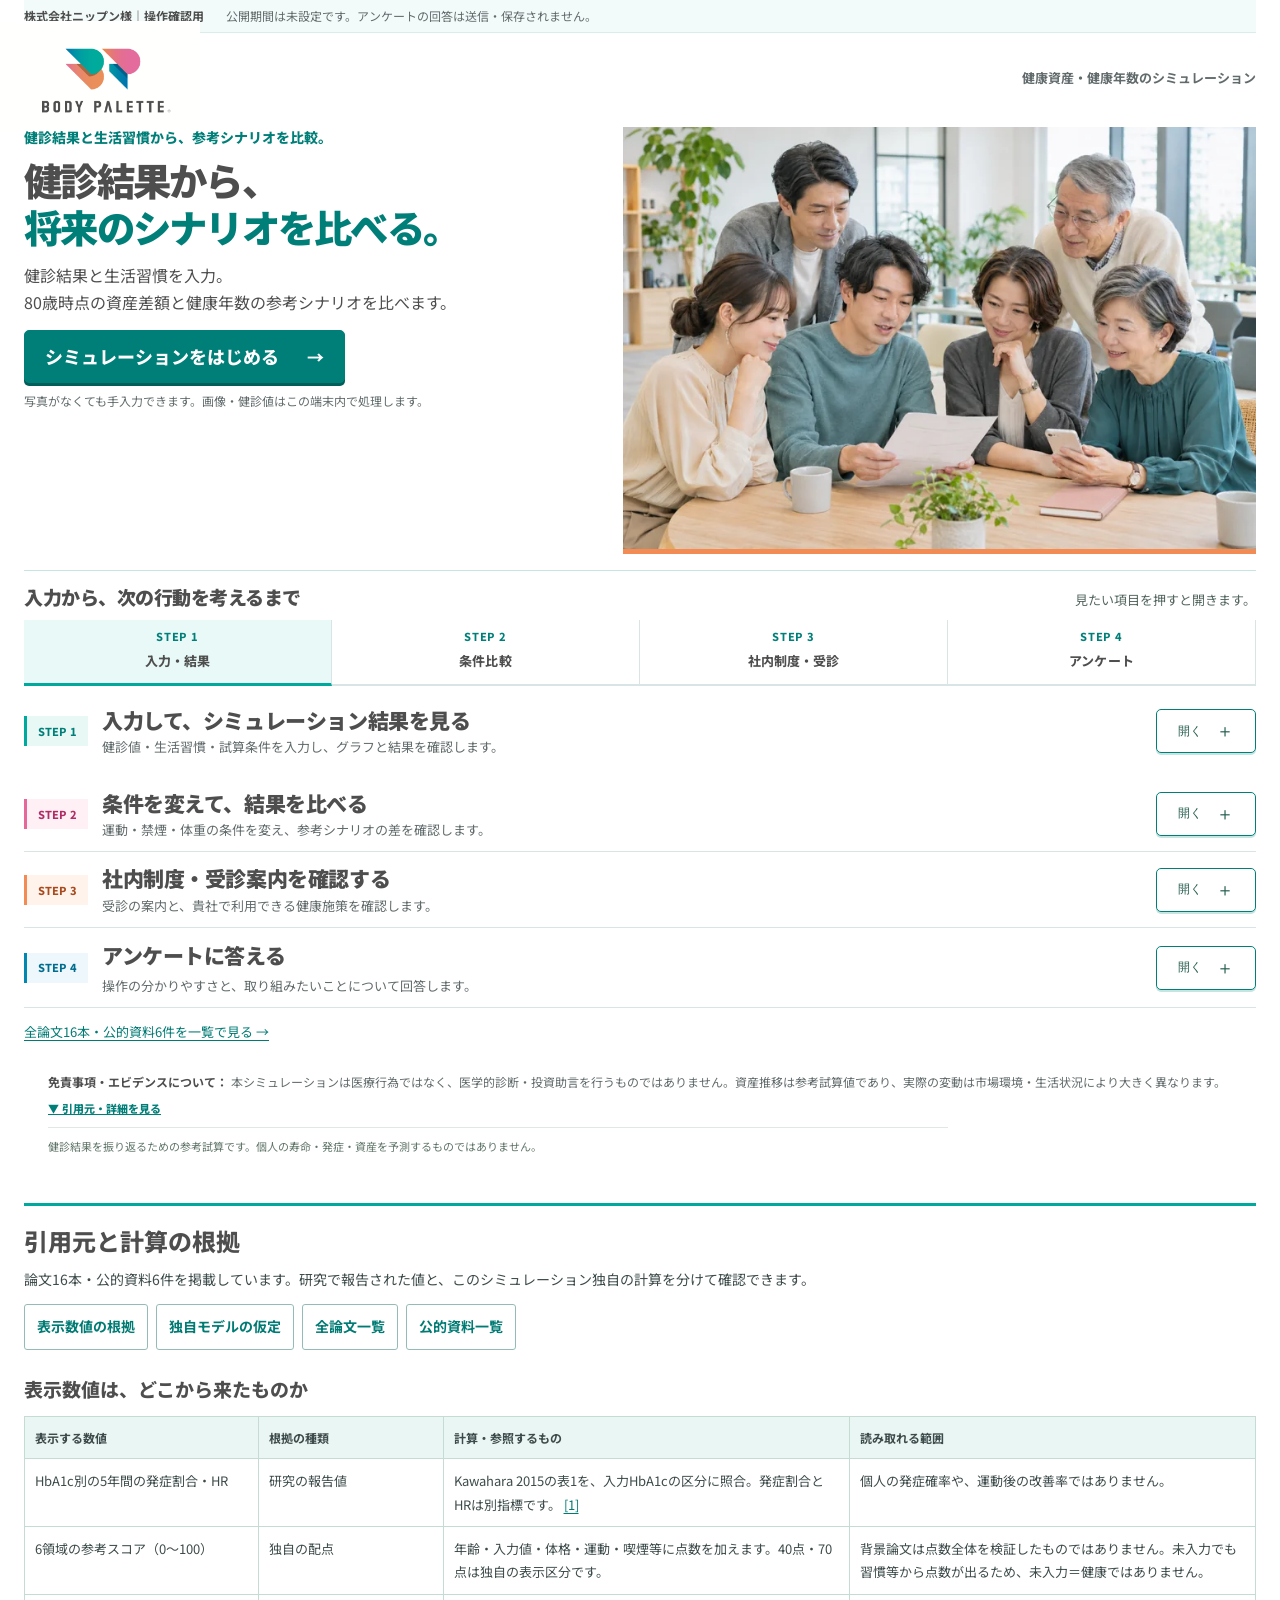
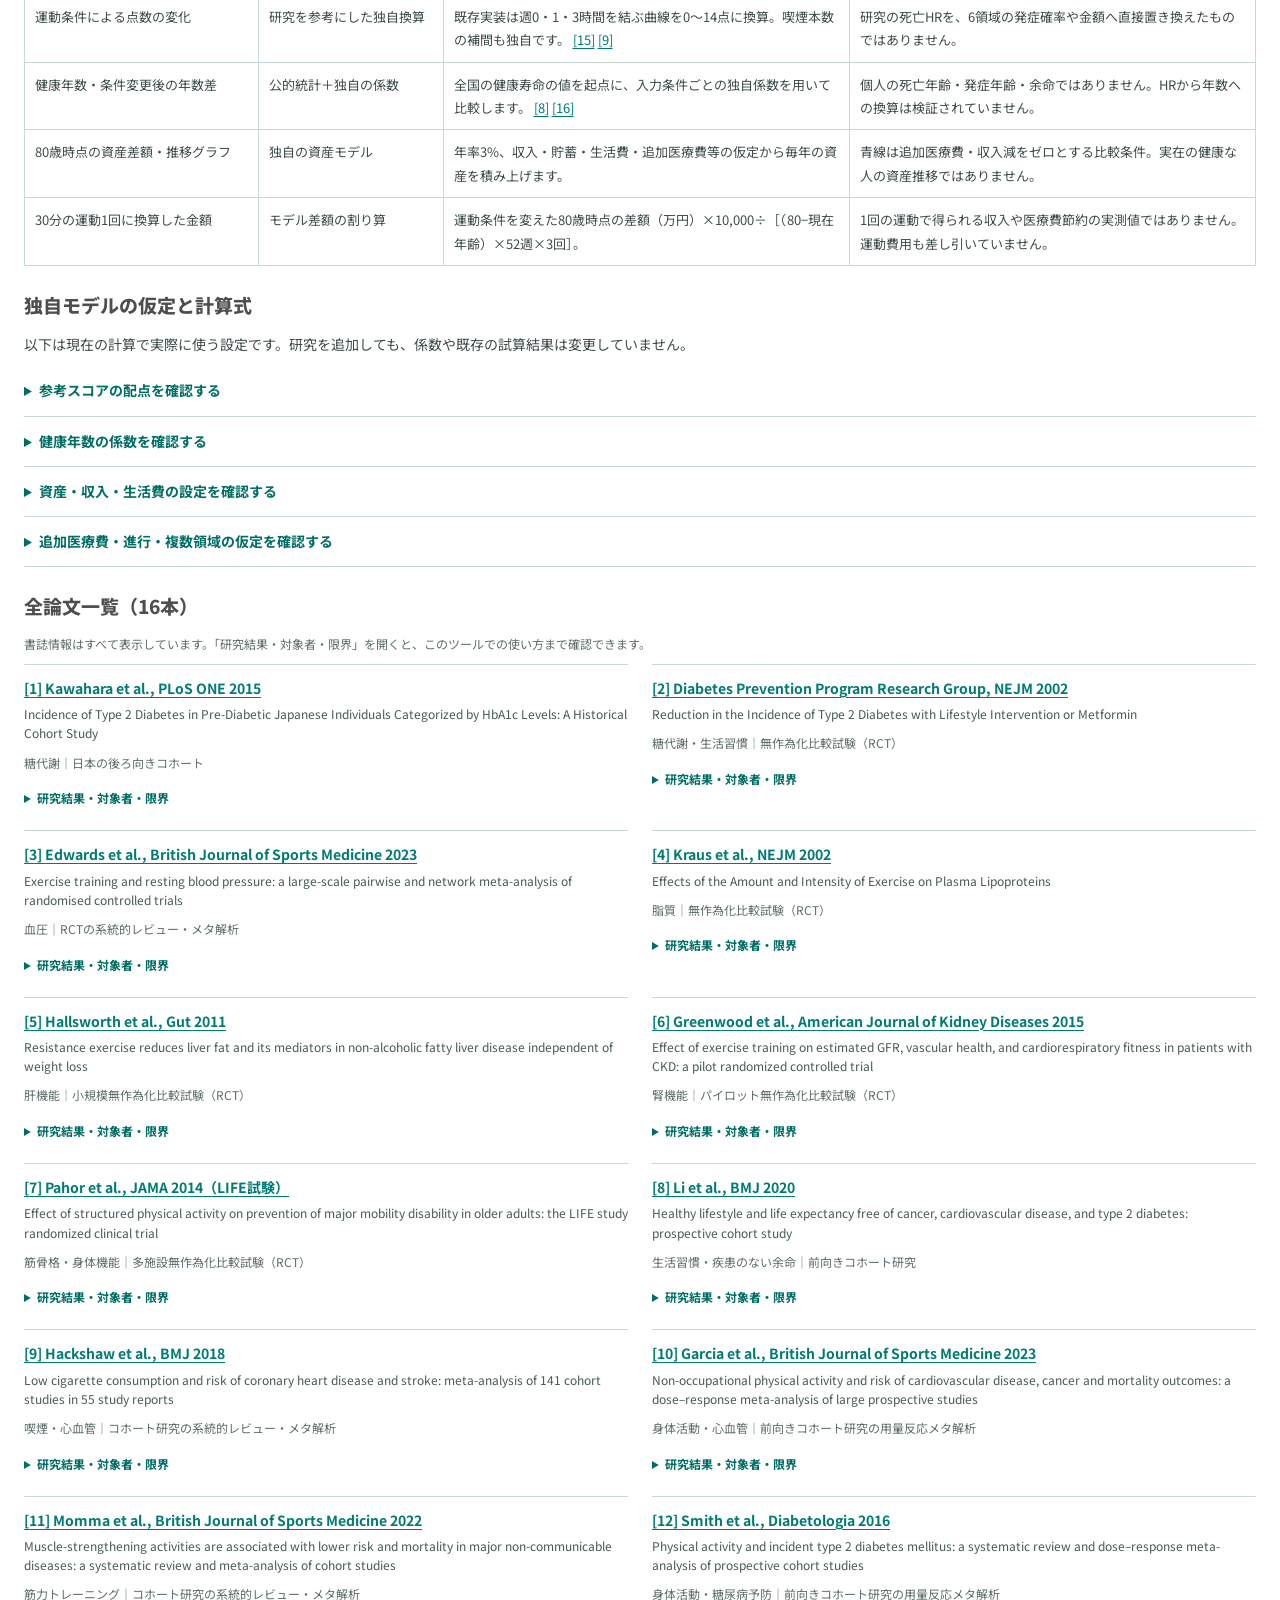
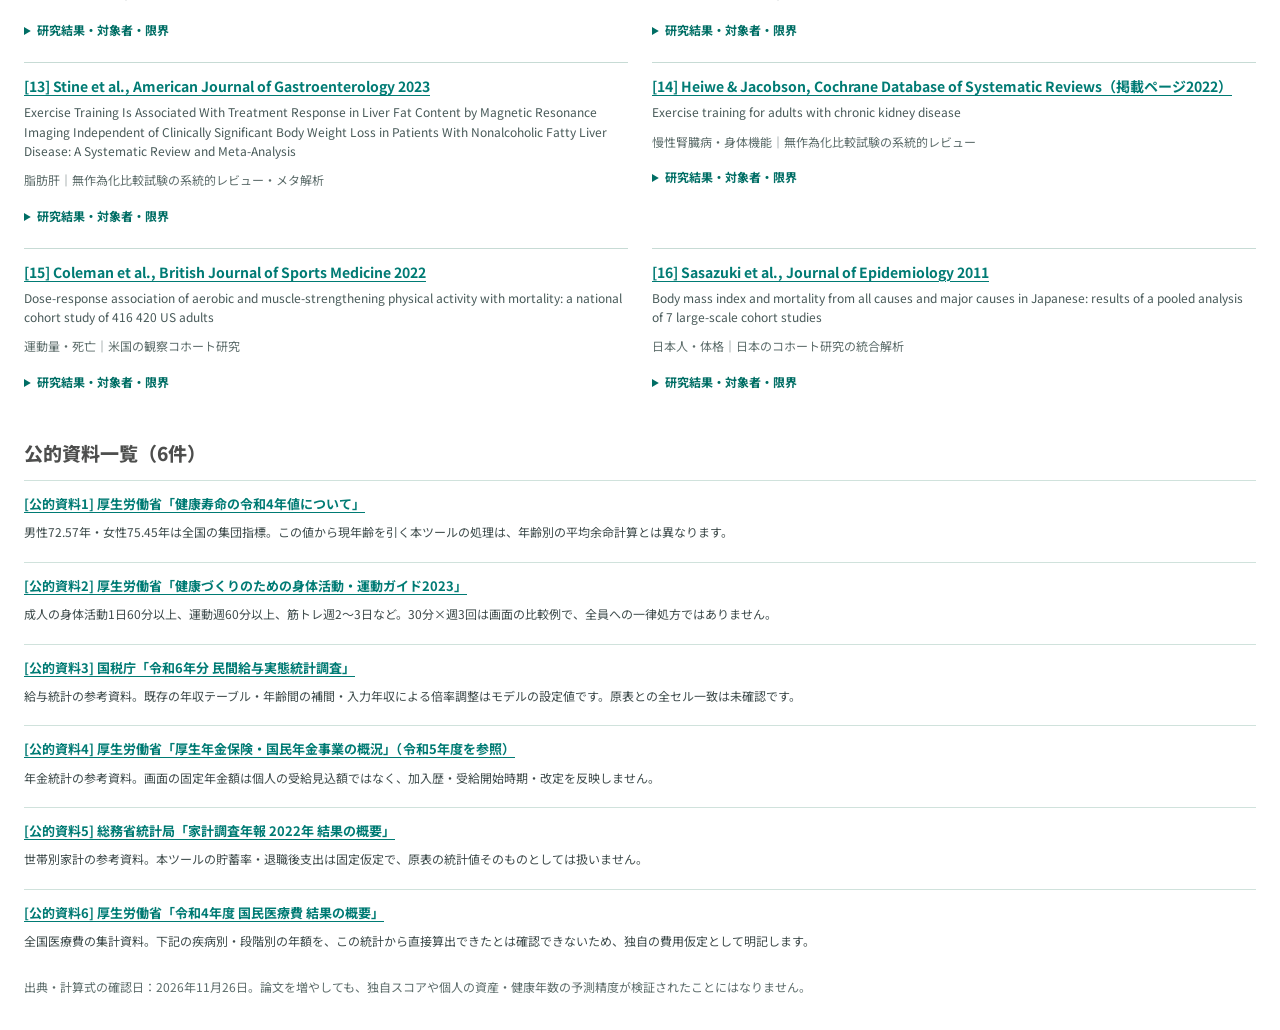
==== commit 3ee54c1b: "Expand evidence to 16 studies and expose source and model assumptions without changing results" ====
--- a/nippn/index.html
+++ b/nippn/index.html
@@ -23,7 +23,8 @@
 <link rel="stylesheet" href="assets/message-first.css?v=f8200f5149">
 <link rel="stylesheet" href="assets/intent-experience.css?v=adf2fb43cf">
 <link rel="stylesheet" href="assets/bp-brand.css?v=d3f991f01e">
-<link rel="stylesheet" href="assets/mobile-experience.css?v=ca1b665b59">
+<link rel="stylesheet" href="assets/mobile-experience.css?v=74a623032b">
+<link rel="stylesheet" href="assets/min/evidence-catalog.css?v=3e06359c02">
 </head>
 <body><aside class="nippn-review-note" aria-label="操作確認用のご案内"><strong>株式会社ニップン様｜操作確認用</strong><p>公開期間は未設定です。アンケートの回答は送信・保存されません。</p></aside>
 
@@ -641,7 +642,8 @@
       <details class="exam-details" id="examDetails" open>
         <summary>二次健診の確認事項と受診の流れ</summary>
         <div class="exam-details-inner">
-      <div class="exam-reasons">
+      <p class="exam-cards-hint">横にスワイプして、3つの確認事項をご覧ください →</p>
+      <div class="exam-reasons" tabindex="0" role="group" aria-label="健診後の3つの確認事項">
         <div class="exam-reason">
           <img class="exam-reason-image" src="assets/images/checkup-review-ai-v1.webp" srcset="assets/images/checkup-review-ai-v1-640.webp 640w, assets/images/checkup-review-ai-v1.webp 1536w" sizes="(max-width: 700px) 90vw, 30vw" alt="医師と健診結果を確認する様子のイメージ" width="1536" height="1024" loading="lazy" decoding="async">
           <div class="er-t">気になる値を確認する</div>
@@ -767,7 +769,7 @@
   <div class="disc-detail" id="discDetail">
   <p>検査値の区分と研究上の関連を使った独自の参考モデルです。6項目のスコア・健康年数・経済影響の結び付けは、個人予測モデルとして検証されていません。</p>
   <p>血糖の集団データ：<a href="https://pmc.ncbi.nlm.nih.gov/articles/PMC4390315/" target="_blank" rel="noopener">Kawahara et al., PLoS ONE 2015</a>。生活習慣と疾患のない余命の研究例：<a href="https://pmc.ncbi.nlm.nih.gov/articles/PMC7190036/" target="_blank" rel="noopener">Li et al., BMJ 2020</a>（米国集団）。研究の結果は、この独自計算全体を検証したものではありません。</p>
-  <p>運動の推奨量：<a href="https://www.mhlw.go.jp/content/10904750/001222158.pdf" target="_blank" rel="noopener">厚生労働省・身体活動・運動ガイド2023</a>。30分×週3回は実行例で、万人共通の処方ではありません。</p>
+  <p>運動の推奨量：<a href="https://www.mhlw.go.jp/content/001195866.pdf" target="_blank" rel="noopener">厚生労働省・身体活動・運動ガイド2023</a>。30分×週3回は実行例で、万人共通の処方ではありません。</p>
   <p>経済モデルは年率3%・年齢別収入・貯蓄率等を仮定します。医療費はモデル費用×入力した負担割合、収入減は入力した率を使用。高額療養費・付加給付・税・個別家計・通院時間・交通費・運動費用は自動反映しません。</p>
   </div>
 </div>
@@ -838,14 +840,15 @@
 <script src="assets/health-ocr-runtime.js?v=9c3037ffe0"></script>
 <script src="assets/health-ocr-parser.js?v=ec6709db8a"></script>
 <script src="assets/min/health-ocr.js?v=4544a13fab"></script>
-<script src="assets/min/research-evidence.js?v=8021b56464"></script>
-<script src="assets/min/nippn-seminar.js?v=3a3de1e866"></script>
+<script src="assets/min/research-evidence.js?v=d2b71a2920"></script>
+<script src="assets/min/nippn-seminar.js?v=d7763c4104"></script>
 <script src="assets/min/simulation-experience.js?v=5252c56384"></script>
 <script>["medicalShare","incomeLossAssumption"].forEach(id=>document.getElementById(id).addEventListener("input",()=>updateAll()));</script>
-<script src="assets/min/seminar-survey.js?v=3983e7f015"></script>
+<script src="assets/min/seminar-survey.js?v=80b5052c5a"></script>
 <script src="assets/min/step-accordion.js?v=539d104676"></script>
 <script src="assets/min/body-palette-ui.js?v=5db3503786"></script>
 <script src="assets/message-first.js?v=a17fefd1bd"></script>
-<script src="assets/intent-experience.js?v=1e7e38170e"></script>
+<script src="assets/intent-experience.js?v=40bd768882"></script>
+<script src="assets/min/evidence-catalog.js?v=f78ede13e8"></script>
 </body>
 </html>
--- a/nippn/assets/mobile-experience.css
+++ b/nippn/assets/mobile-experience.css
@@ -93,9 +93,8 @@
  body.message-first :is(#roiProtect,#roiSessionValue){font-size:40px!important;line-height:1.2!important;margin:7px 0!important}
  body.message-first .roi-title{font-size:18px!important}
  body.message-first #roiBlock .roi-headline-num,body.message-first .roi-per-session:not([hidden]){padding:12px 10px!important}
- body.message-first .exam-reasons{display:grid!important;grid-template-columns:1fr!important;gap:10px!important}
- body.message-first .exam-reason{display:grid!important;grid-template-columns:78px minmax(0,1fr)!important;gap:0 10px!important;padding:10px!important;min-height:0!important}
- body.message-first .exam-reason .er-photo{grid-row:1/3!important;width:78px!important;height:82px!important;object-fit:cover}
+ body.message-first .exam-reasons{gap:10px!important}
+ body.message-first .exam-reason{padding:10px!important;min-height:0!important}
  body.message-first .exam-reason .er-t{font-size:14px!important;line-height:1.5!important}
  body.message-first .exam-reason .er-d{font-size:12px!important;line-height:1.6!important;margin-top:4px!important}
  body.message-first .exam-cta{padding:14px 12px!important}
@@ -183,3 +182,63 @@
  body.message-first #age80box .a80-calc{grid-template-columns:minmax(0,1fr) 16px minmax(0,1fr) 16px!important}
  body.message-first #age80box .a80-c-cell.res{grid-column:1/-1!important;grid-row:2!important;padding:6px!important}
 }
+
+/* Color the whole card from its existing low/mid/high reference-score label. */
+@media screen{
+ body.message-first #riskRows{gap:10px!important}
+ body.message-first #riskRows .risk-row[data-level]{--risk-bg:#f0f3f4;--risk-accent:#617177;--risk-ink:#35474d;background:var(--risk-bg)!important;border:1px solid var(--risk-accent)!important;border-left:4px solid var(--risk-accent)!important;border-radius:4px;padding:12px!important;min-width:0}
+ body.message-first #riskRows .risk-row[data-level="low"]{--risk-bg:#def3ee;--risk-accent:#08786d;--risk-ink:#075c53}
+ body.message-first #riskRows .risk-row[data-level="mid"]{--risk-bg:#ffead2;--risk-accent:#aa570e;--risk-ink:#804006}
+ body.message-first #riskRows .risk-row[data-level="high"]{--risk-bg:#fadce7;--risk-accent:#b12a58;--risk-ink:#8e2146}
+ body.message-first #riskRows .risk-name{min-width:0!important}
+ body.message-first #riskRows .risk-row[data-level] .risk-lv{background:var(--risk-accent)!important;color:#fff!important;font-weight:800}
+ body.message-first #riskRows .risk-row[data-level] .bar{background:rgba(255,255,255,.75)!important}
+ body.message-first #riskRows .risk-row[data-level] .bar>span{background:var(--risk-accent)!important}
+ body.message-first #riskRows .risk-row[data-level] details summary{background:rgba(255,255,255,.65)!important;color:var(--risk-ink)!important;border-color:var(--risk-accent)!important}
+}
+@media screen and (max-width:600px){
+ body.message-first #riskRows .risk-row[data-level]{padding:10px!important}
+ body.message-first #riskRows .risk-row-main{grid-template-columns:minmax(0,1fr)!important;gap:6px!important}
+ body.message-first #riskRows .risk-name{grid-column:1;grid-row:1}
+ body.message-first #riskRows .risk-score{grid-column:1;grid-row:2}
+ body.message-first #riskRows .bar{grid-column:1;grid-row:3}
+ body.message-first #riskRows .risk-lv{grid-column:1;grid-row:4}
+}
+@media screen{body.message-first #riskRows .risk-row[data-level] :is(.risk-score,.risk-explain){color:#344940!important}}
+
+/* Compare the per-session conversion and long-term difference side by side. */
+@media screen{
+ body.message-first #roiBlock .roi-metrics{display:grid;grid-template-columns:repeat(2,minmax(0,1fr));gap:8px;align-items:stretch;margin:8px 0}
+ body.message-first #roiBlock .roi-metrics[data-single="true"]{grid-template-columns:minmax(0,1fr)}
+ body.message-first #roiBlock .roi-metrics>.roi-per-session:not([hidden]),body.message-first #roiBlock .roi-metrics>.roi-headline-num{min-width:0!important;margin:0!important;padding:12px 10px!important;text-align:center}
+ body.message-first #roiBlock .roi-metrics :is(.roi-session-label,.rh-label){min-height:2.9em;display:flex;align-items:center;justify-content:center;font-size:12px!important;line-height:1.45!important}
+ body.message-first #roiBlock .roi-metrics .roi-session-value,body.message-first #roiBlock .roi-metrics #roiProtect[data-value-kind="number"]{font-size:clamp(26px,5.8vw,72px)!important;line-height:1.15!important;margin:4px 0!important;white-space:nowrap;letter-spacing:-.04em}
+ body.message-first #roiBlock .roi-metrics :is(.roi-session-note,.rh-sub){font-size:11px!important;line-height:1.45!important}
+ body.message-first #roiBlock .roi-formula{margin:6px 0;border-top:1px solid #bdd6d3;color:#344940}
+ body.message-first #roiBlock .roi-formula>summary{min-height:44px;display:flex;align-items:center;justify-content:space-between;cursor:pointer;font-size:13px;font-weight:700}
+ body.message-first #roiBlock .roi-formula p{margin:6px 0;font-size:13px;line-height:1.65}
+}
+@media screen and (max-width:480px){
+ body.message-first #roiBlock .roi-metrics{gap:6px}
+ body.message-first #roiBlock .roi-metrics>.roi-per-session:not([hidden]),body.message-first #roiBlock .roi-metrics>.roi-headline-num{padding:10px 6px!important}
+ body.message-first #roiBlock .roi-metrics :is(.roi-session-label,.rh-label){font-size:11px!important}
+ body.message-first #roiBlock .roi-metrics :is(.roi-session-note,.rh-sub){font-size:10px!important}
+}
+
+@media screen{body.message-first #roiBlock .roi-formula>summary::after{content:"＋";font-size:20px;color:#08786d}body.message-first #roiBlock .roi-formula[open]>summary::after{content:"−"}}
+
+/* Keep each illustration and its explanation together in one horizontal row. */
+@media screen{
+ body.message-first #examCta .exam-reasons{display:grid!important;grid-template-columns:repeat(3,minmax(0,1fr))!important;gap:12px!important;margin-bottom:16px!important}
+ body.message-first #examCta .exam-reason{display:flex!important;flex-direction:column;min-width:0;gap:0!important;padding:10px!important}
+ body.message-first #examCta .exam-reason-image{display:block;width:100%!important;height:auto!important;max-height:none!important;aspect-ratio:3/2;object-fit:contain!important;margin:0 0 10px!important}
+ body.message-first #examCta .exam-reason .er-t,body.message-first #examCta .exam-reason .er-d{width:auto!important;min-width:0;max-width:none;grid-column:auto!important;grid-row:auto!important}
+ body.message-first #examCta .exam-reason .er-t{font-size:14px!important;line-height:1.5!important}
+ body.message-first #examCta .exam-reason .er-d{font-size:12px!important;line-height:1.65!important;margin-top:4px!important}
+ .exam-cards-hint{display:none}
+}
+@media screen and (max-width:600px){
+ body.message-first #examCta .exam-reasons{grid-template-columns:none!important;grid-auto-flow:column;grid-auto-columns:min(78vw,300px);overflow-x:auto;overscroll-behavior-x:contain;scroll-snap-type:x mandatory;padding-bottom:8px}
+ body.message-first #examCta .exam-reason{scroll-snap-align:start}
+ body.message-first #examCta .exam-cards-hint{display:block;margin:0 0 8px;font-size:12px;color:#52676a}
+}
--- a/nippn/assets/min/evidence-catalog.css
+++ b/nippn/assets/min/evidence-catalog.css
@@ -0,0 +1 @@
+.evidence-catalog{margin:24px 0 0;padding:18px 0 8px;border-top:3px solid #00a99d;color:#3e4b4b;font-size:14px;line-height:1.8;overflow-wrap:anywhere}.evidence-catalog h2{font-size:24px;font-weight:900;line-height:1.45;margin:0 0 8px;color:#164f4a}.evidence-catalog h3{font-size:19px;margin:22px 0 10px;font-weight:900;color:#164f4a}.evidence-catalog h4{font-size:14px;line-height:1.6;margin:0 0 4px}.evidence-catalog p{margin:5px 0 9px}.evidence-catalog a,.number-source-link a,.all-source-link a{color:#007b74;text-decoration:underline;text-underline-offset:3px}.evidence-catalog :is(h3,tr,li){scroll-margin-top:110px}.evidence-lead{font-size:14px}.evidence-nav{display:flex;gap:8px;flex-wrap:wrap;margin:12px 0}.evidence-nav a{border:1px solid #94bcb7;border-radius:3px;min-height:44px;padding:9px 12px;text-decoration:none;font-weight:700;background:#fff;display:inline-flex;align-items:center}.evidence-nav a:hover{background:#e8f8f5}.basis-table{width:100%;border-collapse:collapse;table-layout:fixed;font-size:13px}.basis-table th{background:#e9f6f3;text-align:left;font-size:12px}.basis-table :is(th,td){padding:10px;border:1px solid #c7dbd5;vertical-align:top;overflow-wrap:anywhere}.basis-table th:nth-child(1){width:19%}.basis-table th:nth-child(2){width:15%}.basis-table th:nth-child(3){width:33%}.basis-table tr:target,.source-list li:target,.official-list li:target{background:#fff4df;outline:2px solid #e7ac69}.model-method{border-bottom:1px solid #c7dbd5;padding:2px 0}.evidence-catalog summary{cursor:pointer;min-height:44px;padding:10px 0;color:#006e65;font-weight:700}.evidence-catalog details p{font-size:13px;line-height:1.85}.source-list{list-style:none;padding:0!important;display:grid;grid-template-columns:repeat(2,minmax(0,1fr));gap:0 24px}.source-list>li{padding:12px 0;border-top:1px solid #c7dbd5;min-width:0}.source-title{font-size:12px;line-height:1.6;color:#475958}.source-meta,.evidence-help{font-size:12px;color:#5d6d6b}.source-list summary{font-size:12px;padding:5px 0;min-height:36px}.official-list{list-style:none;padding:0!important}.official-list>li{border-top:1px solid #d0e2dc;padding:10px 0}.official-list a{font-size:13px;font-weight:700}.official-list p{font-size:12px}.number-source-link{margin:6px 0 0!important;font:600 12px/1.7 Arial,Noto Sans JP,sans-serif;text-align:inherit}.number-source-link a{display:inline-block;min-height:30px;padding:4px 0}.all-source-link{font-size:13px;line-height:1.6;margin:14px 0}.evidence-catalog :focus-visible{outline:3px solid #008f85;outline-offset:3px}@media(max-width:680px){.evidence-catalog{padding:14px 12px 8px;margin-top:18px}.evidence-catalog h2{font-size:22px}.evidence-catalog h3{font-size:18px}.evidence-nav{display:grid;grid-template-columns:1fr 1fr;gap:6px}.evidence-nav a{font-size:12px;padding:8px}.source-list{display:block}.basis-table,.basis-table tbody,.basis-table tr,.basis-table td{display:block;width:100%;border:0}.basis-table thead{display:none}.basis-table tr{border:1px solid #c7dbd5;margin-bottom:8px;padding:9px 12px;background:#fff}.basis-table td{padding:3px 0;font-size:12px}.basis-table td:before{content:attr(data-label)"：";font-weight:800;color:#165e56}.basis-table td:first-child{font-size:14px;font-weight:800}.basis-table td:first-child:before{display:none}}@media print{.evidence-catalog,.all-source-link,.number-source-link{display:none!important}}
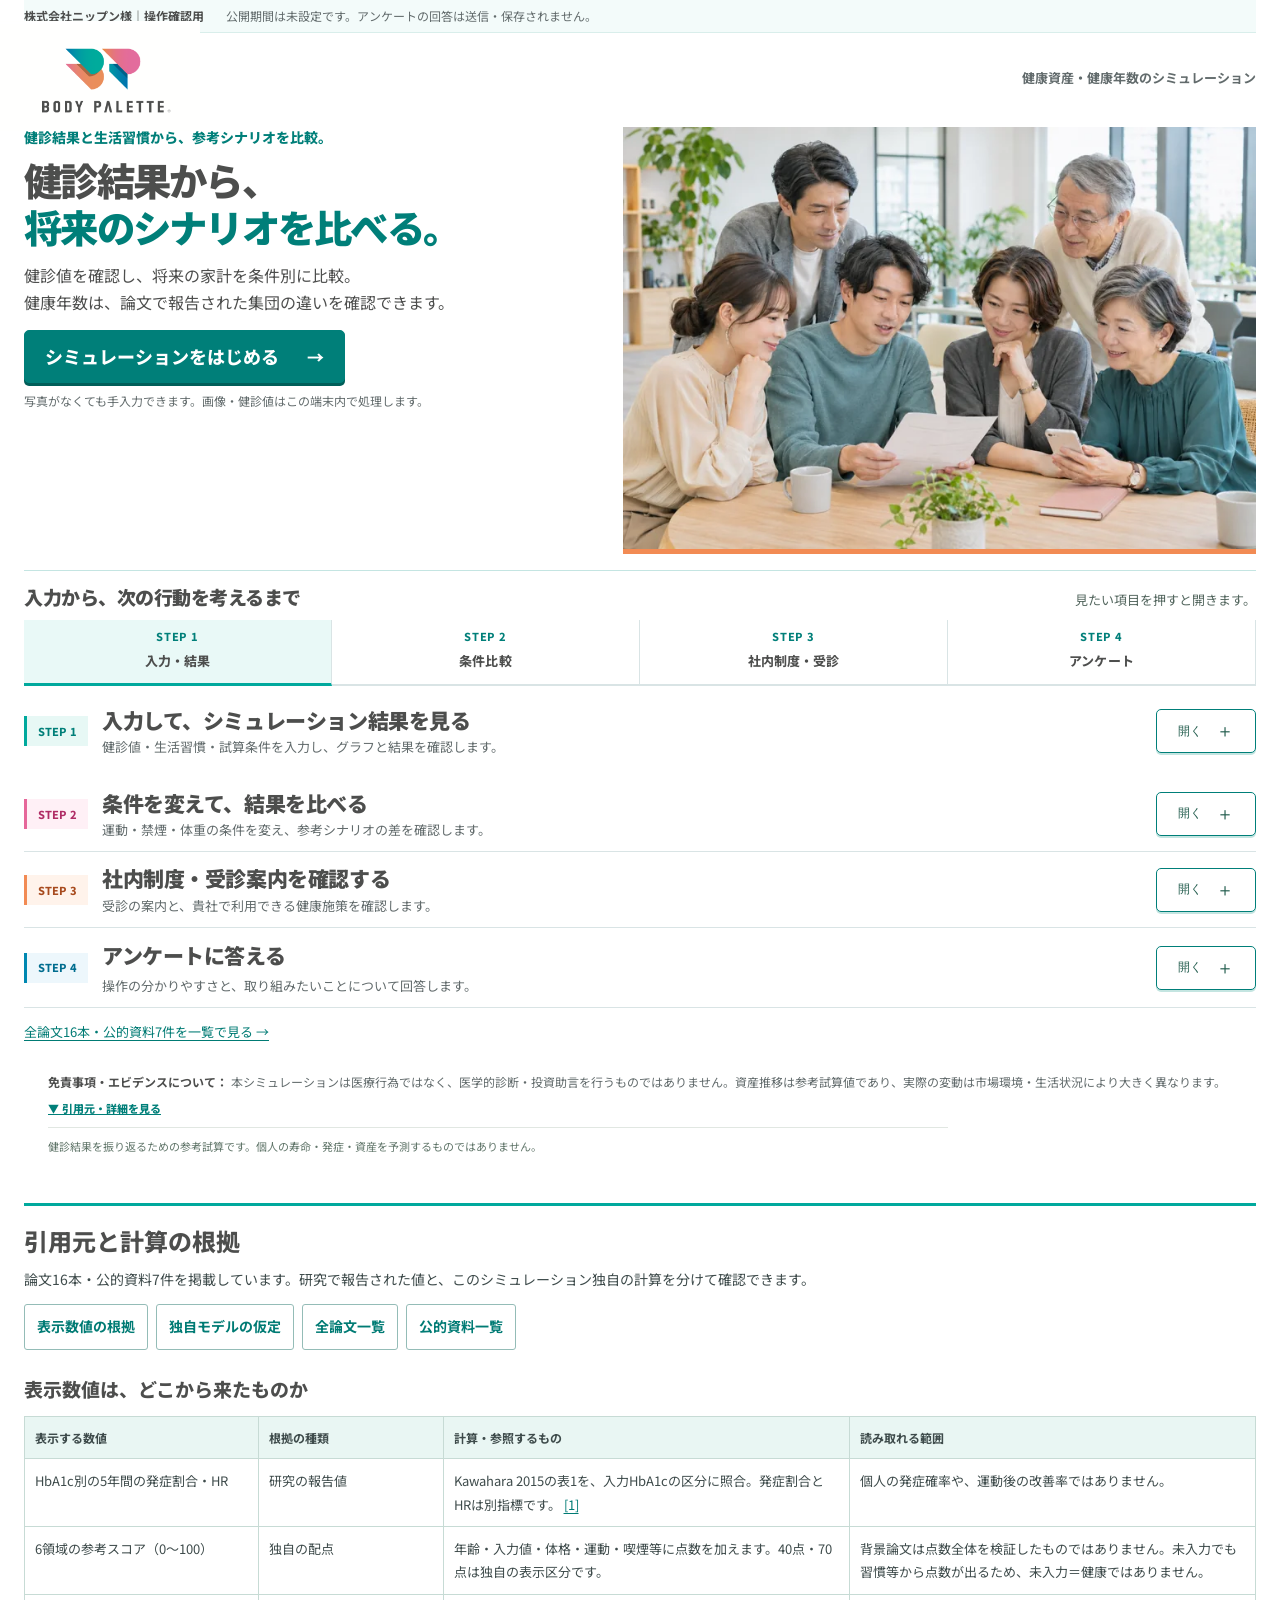
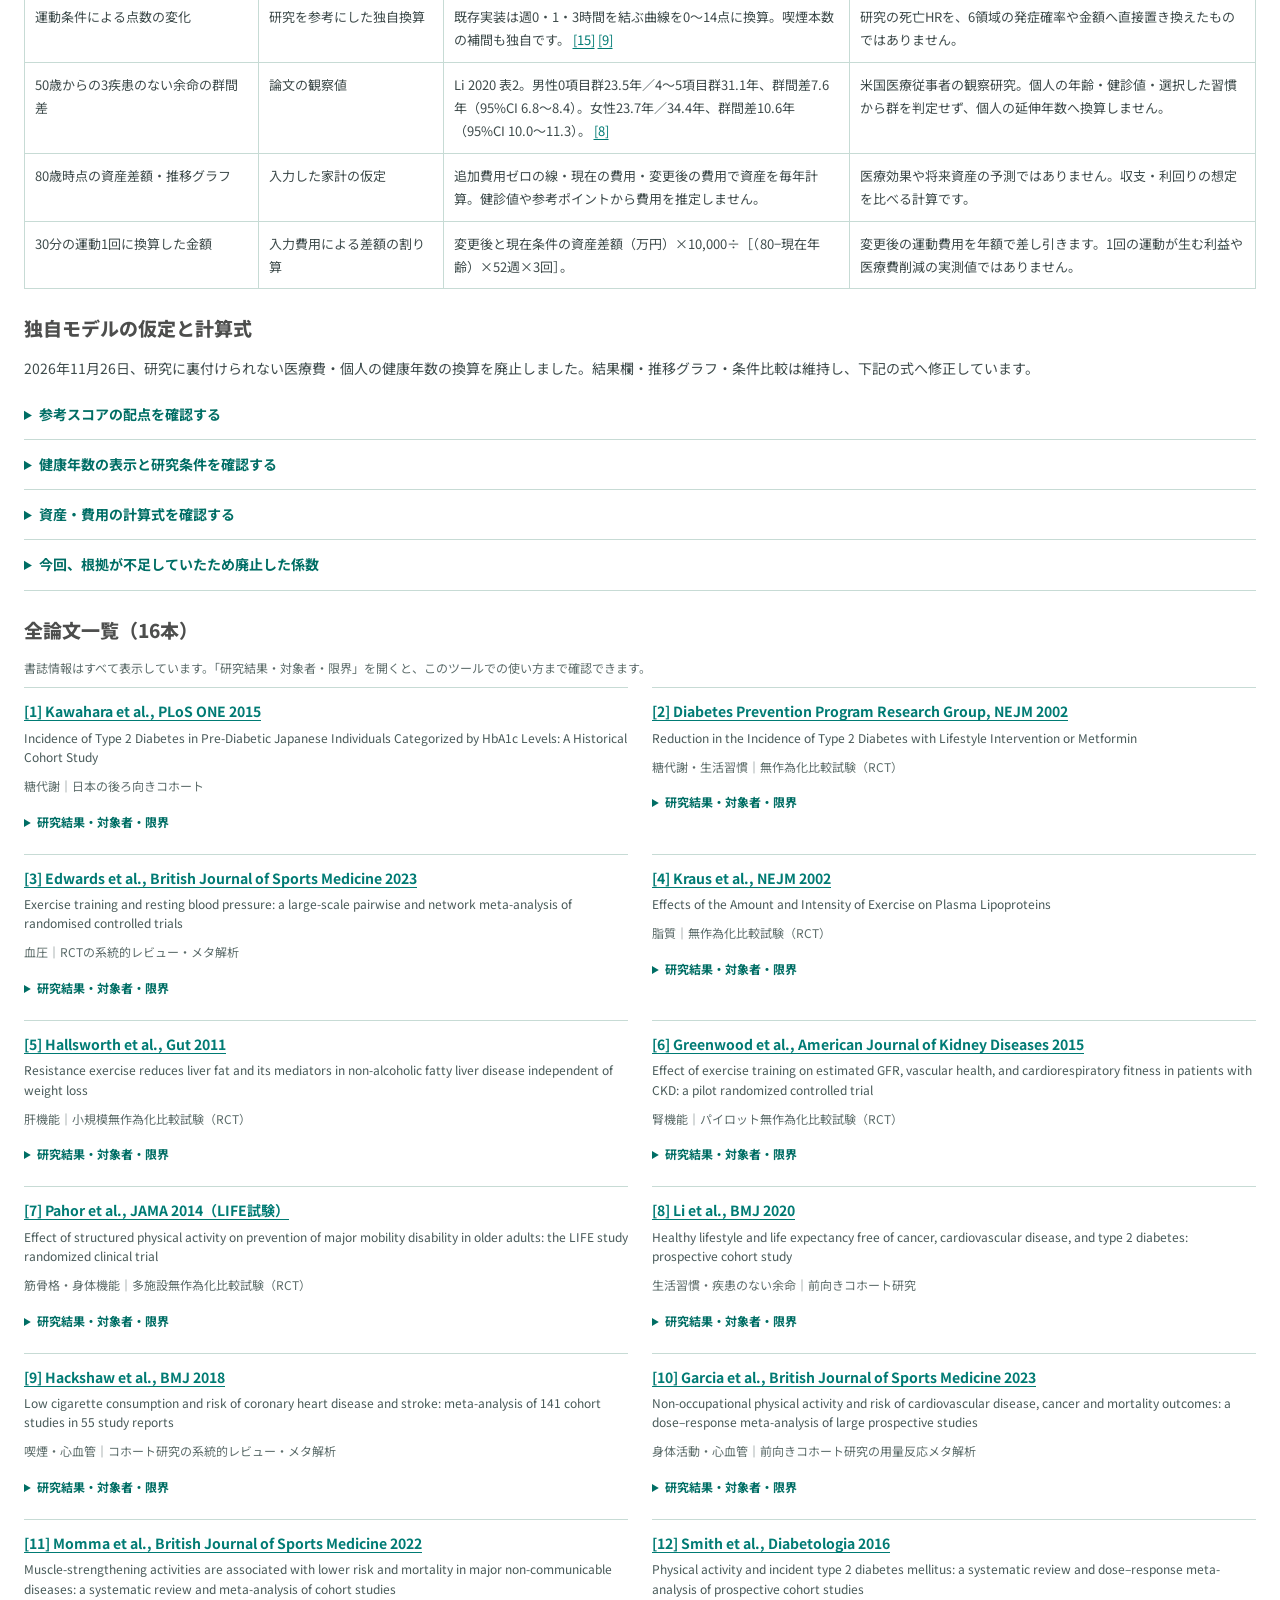
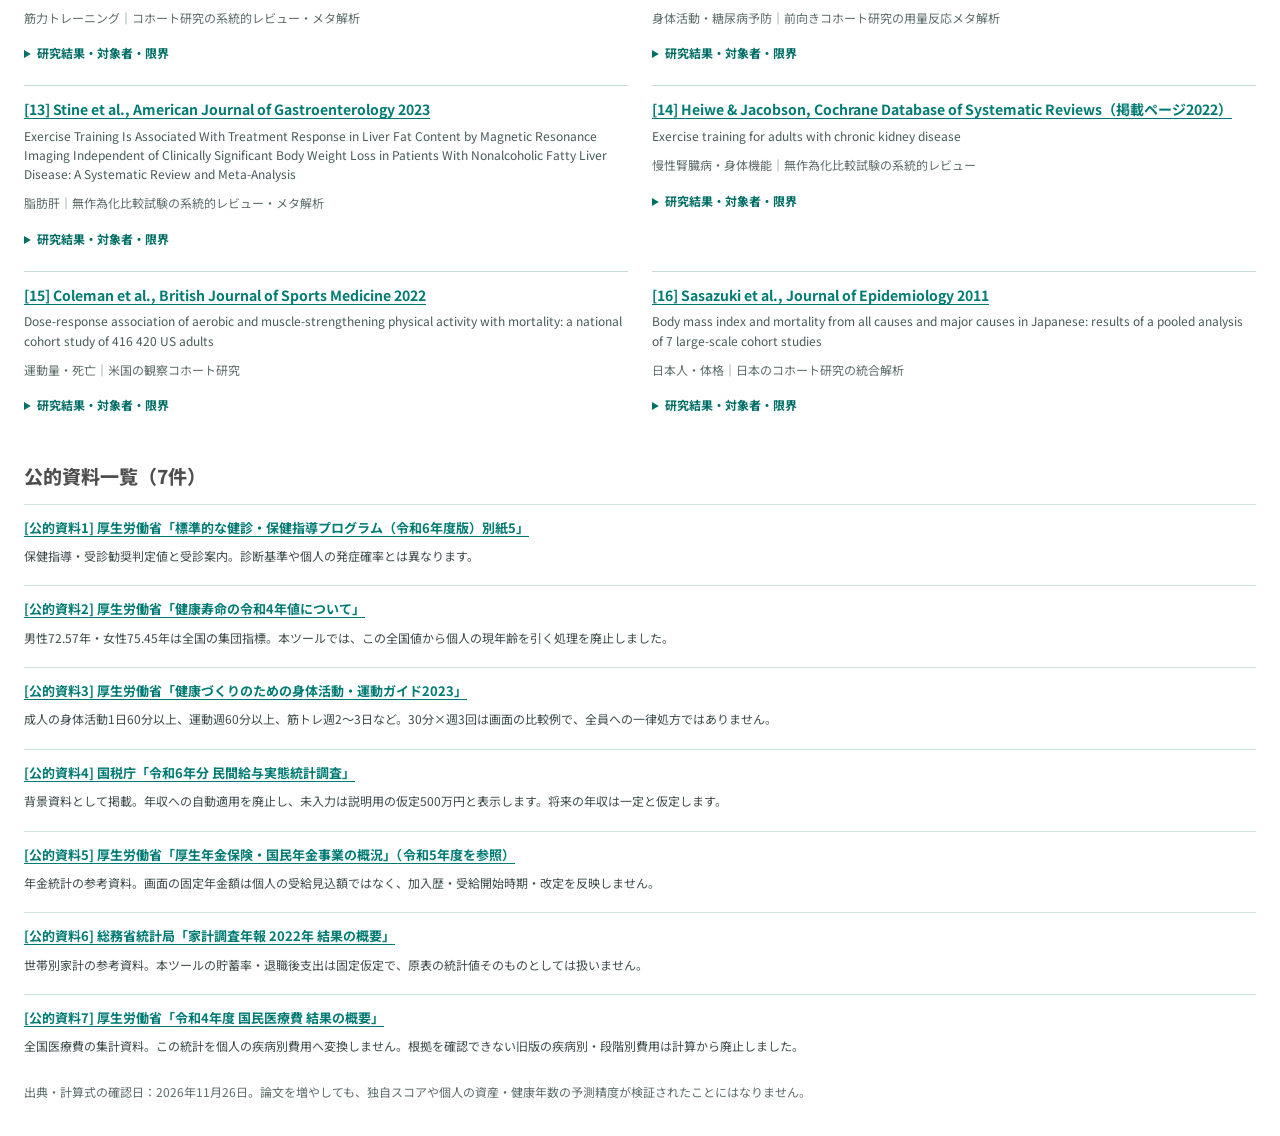
==== commit 07894585: "Replace unsupported medical conversions with explicit financial scenarios and study observations" ====
--- a/nippn/index.html
+++ b/nippn/index.html
@@ -243,12 +243,12 @@
         <button type="button" class="mode-card" data-mode="asset" id="modeAsset" aria-pressed="false">
           <span class="mode-ico">💰</span>
           <span class="mode-t">健康資産を比べる</span>
-          <span class="mode-d">現在の生活習慣と比較基準で、80歳時点の資産差額を確認します。</span>
+          <span class="mode-d">入力した費用・家計の仮定から、80歳時点の資産を比較します。</span>
         </button>
         <button type="button" class="mode-card" data-mode="lifespan" id="modeLife">
           <span class="mode-ico">🌱</span>
-          <span class="mode-t">健康寿命を比べる</span>
-          <span class="mode-d">生活習慣の条件を変えた場合の、健康年数の差を確認します。</span>
+          <span class="mode-t">研究の健康年数を比べる</span>
+          <span class="mode-d">生活習慣の異なる研究集団の年数を確認します。個人の予測ではありません。</span>
         </button>
       </div>
     </div>
@@ -396,15 +396,12 @@
         </div>
       </div>
       <div class="asset-hint">
-        ※年収が未入力の場合は年齢・性別の日本平均値（国税庁2024年）を自動適用します。<br>
+        ※年収が未入力の場合は、説明用の仮定500万円を使用します（統計の平均ではありません）。<br>
         ※総資産は貯蓄＋投資の合計額を入力してください。
       </div>
     </div>
 
-    <details class="mode-asset-only model-note" id="economicAssumptions"><summary>資産試算の仮定を確認・変更する</summary><div class="fg2">
-      <div class="field"><label for="medicalShare">モデル医療費に対する本人負担の仮定（%）</label><input id="medicalShare" type="number" min="0" max="100" value="30"><span class="subnote">初期値30%。年齢・所得・高額療養費・健保の付加給付は自動反映しません。</span></div>
-      <div class="field"><label for="incomeLossAssumption">健康による収入減の仮定（%）</label><input id="incomeLossAssumption" type="number" min="0" max="100" value="0"><span class="subnote">初期値0%。仕事の能率低下が、そのまま給与減になるとは限りません。</span></div>
-    </div><p>医療費の進行・複数疾患の補正は独自の仮定です。個別の診療費を推定するモデルとして検証されていません。想定値の変更に対する差を確認する用途でご利用ください。</p></details>
+    <details class="mode-asset-only model-note" id="economicAssumptions" open><summary>資産グラフの費用条件を設定する</summary><p><strong>健診値から医療費は算出しません。</strong>追加費用・収入減は、ご自身の見積りや比較したい仮定を入れてください。未入力は0として描画しますが、費用ゼロ・健康という判定ではありません。変更後の費用は生活習慣を選ぶだけでは自動で減りません。</p><div class="fg2"><div class="field"><label for="currentCostAssumption">現在条件の年間追加費用（万円）</label><input id="currentCostAssumption" type="number" min="0" max="1000" step="0.1" value="0"></div><div class="field"><label for="changedCostAssumption">変更後の年間追加費用（万円）</label><input id="changedCostAssumption" type="number" min="0" max="1000" step="0.1" value="0"></div><div class="field"><label for="exerciseCostAssumption">変更後の年間運動費用（万円）</label><input id="exerciseCostAssumption" type="number" min="0" max="1000" step="0.1" value="0"></div><div class="field"><label for="incomeLossAssumption">現在条件の年間収入減（%）</label><input id="incomeLossAssumption" type="number" min="0" max="100" step="1" value="0"></div><div class="field"><label for="changedLossAssumption">変更後の年間収入減（%）</label><input id="changedLossAssumption" type="number" min="0" max="100" step="1" value="0"></div><div class="field"><label for="savingAssumption">年収のうち資産に回す割合（%）</label><input id="savingAssumption" type="number" min="0" max="100" step="1" value="10"></div><div class="field"><label for="retireAssumption">退職・年金への切替年齢</label><input id="retireAssumption" type="number" min="0" max="80" step="1" value="65"></div><div class="field"><label for="pensionAssumption">退職後の年間手取り収入（万円）</label><input id="pensionAssumption" type="number" min="0" max="10000" step="1" value="180"></div><div class="field"><label for="livingAssumption">退職後の年間生活費（万円）</label><input id="livingAssumption" type="number" min="0" max="10000" step="1" value="180"></div><div class="field"><label for="returnAssumption">年間運用利回り（%）</label><input id="returnAssumption" type="number" min="0" max="10" step="0.1" value="3"></div></div><input id="medicalShare" type="hidden" value="100"><p>追加費用は医療費などの<strong>本人負担額</strong>。通常の生活費との重複を除いて入力します。初期の年収500万円・退職後収入180万円・生活費180万円・貯蓄10%・利回り3%は統計の平均ではなく、変更できる説明用の仮定です。税・物価・給付・借入利息は自動計算しません。</p><button type="button" id="financialExample">費用の仮例を入れて試す</button><p id="financialExampleNote" hidden>費用の仮例：現在20万円/年 → 変更後10万円/年、運動費3万円/年。医療効果や実績に基づく金額ではありません。</p></details>
     <div class="demo-bar">
       <button type="button" class="db-reset" id="resetFormBtn">↺ リセット（最初から）</button>
       <button type="button" id="demoFillBtn" style="display:none">▶ デモ用サンプルを入力</button>
@@ -432,13 +429,13 @@
     <div class="graph-wrap mode-asset-only">
       <div class="graph-title">健康資産の推移（現在〜80歳）</div>
       <div class="graph-sub">青：追加負担なしの比較基準　赤：現在の条件を続ける想定</div>
-      <canvas id="chart" role="img" aria-label="現在から80歳までの健康資産推移を比較する参考グラフ。金額と計算条件はグラフ下の比較対象で確認できます。"></canvas>
+      <canvas id="chart" role="img" aria-label="現在から80年（50歳から）の健康資産推移を比較する参考グラフ。金額と計算条件はグラフ下の比較対象で確認できます。"></canvas>
       <div class="g-legend">
         <div><span class="g-dot" style="background:#638fa7"></span>比較基準（追加負担なし）</div>
         <div><span class="g-dot" style="background:#d46f8e"></span>現在の条件</div>
         <div id="legendImproved" style="display:none"><span class="g-dot" style="background:#0a807c"></span>生活習慣を改善した場合</div>
-        <div><span class="g-dot" style="background:#c6d6d3;width:14px;height:2px;border-radius:0;margin-top:4px;"></span>60歳（定年・再雇用）</div>
-        <div><span class="g-dot" style="background:#0fa8a3;width:14px;height:3px;border-radius:0;margin-top:3px;"></span>65歳（年金移行）</div>
+        <div><span class="g-dot" style="background:#c6d6d3;width:14px;height:2px;border-radius:0;margin-top:4px;"></span>退職前は入力年収を一定と仮定</div>
+        <div><span class="g-dot" style="background:#0fa8a3;width:14px;height:3px;border-radius:0;margin-top:3px;"></span>入力した退職年齢で収入を切替</div>
       </div>
     </div>
 
@@ -471,38 +468,38 @@
 
     <div class="life-result mode-life-only" id="lifespanResult">
       <div class="life-main">
-        <div class="life-main-label">現在の条件と比較基準の健康年数差</div>
+        <div class="life-main-label">研究集団で報告された、疾患のない余命の差</div>
       <div class="life-main-num" id="lifeLostBig">--</div>
-      <div class="life-main-sub" id="lifeLostSub">独自の仮定による年数差です。個人の寿命の予測ではありません。</div>
+      <div class="life-main-sub" id="lifeLostSub">50歳時点の研究集団の比較です。個人の寿命・延伸年数の予測ではありません。</div>
     </div>
     <div class="life-vision">
       <div class="life-vision-copy">
         <div class="life-vision-kicker">健康年数の比較</div>
         <div class="life-vision-title" id="lifeVisionTitle">生活習慣の条件を変えて比較できます。</div>
         <div class="life-vision-sub" id="lifeVisionSub">表示する年数は独自モデルの参考値です。個人の寿命を予測するものではありません。</div>
-        <div class="life-days"><strong id="lifeDays">--</strong><span>日分の「元気に自立して過ごす時間」の目安</span></div>
+        <div class="life-days"><strong id="lifeDays">--</strong><span>集団の観察値（個人の予測ではありません）</span></div>
       </div>
     </div>
     <div class="life-compare">
         <div class="life-mini">
-          <span class="life-mini-lbl">比較基準：約</span>
+          <span class="life-mini-lbl">低リスク条件4〜5項目群</span>
           <span class="life-mini-val good" id="lifeMaintainAge">--</span>
-          <span class="life-mini-u">歳（参考値）</span>
+          <span class="life-mini-u">年（50歳から）</span>
         </div>
         <div class="life-mini">
-          <span class="life-mini-lbl">現在の条件：約</span>
+          <span class="life-mini-lbl">低リスク条件0項目群</span>
           <span class="life-mini-val bad" id="lifeNeglectAge">--</span>
-          <span class="life-mini-u">歳まで</span>
+          <span class="life-mini-u">年（50歳から）</span>
         </div>
       </div>
       <div class="life-bar" id="lifeBar">
-        <div class="lb-cap-row"><span>現在</span><span>モデル上の年齢比較</span></div>
+        <div class="lb-cap-row"><span>研究集団</span><span>50歳からの疾患のない余命</span></div>
         <div class="lb-row">
-          <span class="lb-cap good">健康維持</span>
+          <span class="lb-cap good">4〜5項目群</span>
           <div class="lb-track"><div class="lb-fill good" id="lbGood"></div><span class="lb-age" id="lbGoodAge">--歳</span></div>
         </div>
         <div class="lb-row">
-          <span class="lb-cap bad">現在の条件</span>
+          <span class="lb-cap bad">0項目群</span>
           <div class="lb-track"><div class="lb-fill bad" id="lbBad"></div><span class="lb-age" id="lbBadAge">--歳</span></div>
         </div>
         <div class="lb-gap" id="lbGap">比較基準と現在の条件による年数差です</div>
@@ -622,12 +619,12 @@
         <p class="roi-lead">現在の運動習慣を続ける場合と、80歳時点の資産を比べます。</p>
 
         <div class="roi-headline-num">
-          <div class="rh-label">80歳まで続けた場合の資産差額</div>
+          <div class="rh-label">80年（50歳から）続けた場合の資産差額</div>
           <div class="rh-val" id="roiProtect">--</div>
           <div class="rh-sub" id="roiProtectSub">現在の条件との差額（参考試算）</div>
         </div>
 
-        <p class="roi-note">※現在の年齢から80歳まで、継続的な運動習慣を実践した場合の試算値です。金額は入力値からの試算であり、効果を保証するものではありません。まずは二次健診の受診を。</p>
+        <p class="roi-note">※現在の年齢から80年（50歳から）、継続的な運動習慣を実践した場合の試算値です。金額は入力値からの試算であり、効果を保証するものではありません。まずは二次健診の受診を。</p>
       </div>
 
     <section class="panel aftercare-section" id="nextPlan" aria-labelledby="nextPlanTitle">
@@ -836,19 +833,22 @@
 
 
 
-<script src="assets/min/simulator-core.js?v=aab00d2c64"></script>
+<script src="assets/reviewed-model.js"></script>
+<script src="assets/medical-evidence-model.js"></script>
+<script src="assets/min/simulator-core.js?v=55264c901a"></script>
 <script src="assets/health-ocr-runtime.js?v=9c3037ffe0"></script>
 <script src="assets/health-ocr-parser.js?v=ec6709db8a"></script>
 <script src="assets/min/health-ocr.js?v=4544a13fab"></script>
-<script src="assets/min/research-evidence.js?v=d2b71a2920"></script>
+<script src="assets/min/research-evidence.js?v=4cf919855e"></script>
 <script src="assets/min/nippn-seminar.js?v=d7763c4104"></script>
-<script src="assets/min/simulation-experience.js?v=5252c56384"></script>
+<script src="assets/min/simulation-experience.js?v=74fada1234"></script>
 <script>["medicalShare","incomeLossAssumption"].forEach(id=>document.getElementById(id).addEventListener("input",()=>updateAll()));</script>
 <script src="assets/min/seminar-survey.js?v=80b5052c5a"></script>
 <script src="assets/min/step-accordion.js?v=539d104676"></script>
 <script src="assets/min/body-palette-ui.js?v=5db3503786"></script>
 <script src="assets/message-first.js?v=a17fefd1bd"></script>
 <script src="assets/intent-experience.js?v=40bd768882"></script>
-<script src="assets/min/evidence-catalog.js?v=f78ede13e8"></script>
+<script src="assets/reviewed-ui.js"></script>
+<script src="assets/min/evidence-catalog.js?v=2918d39349"></script>
 </body>
 </html>
